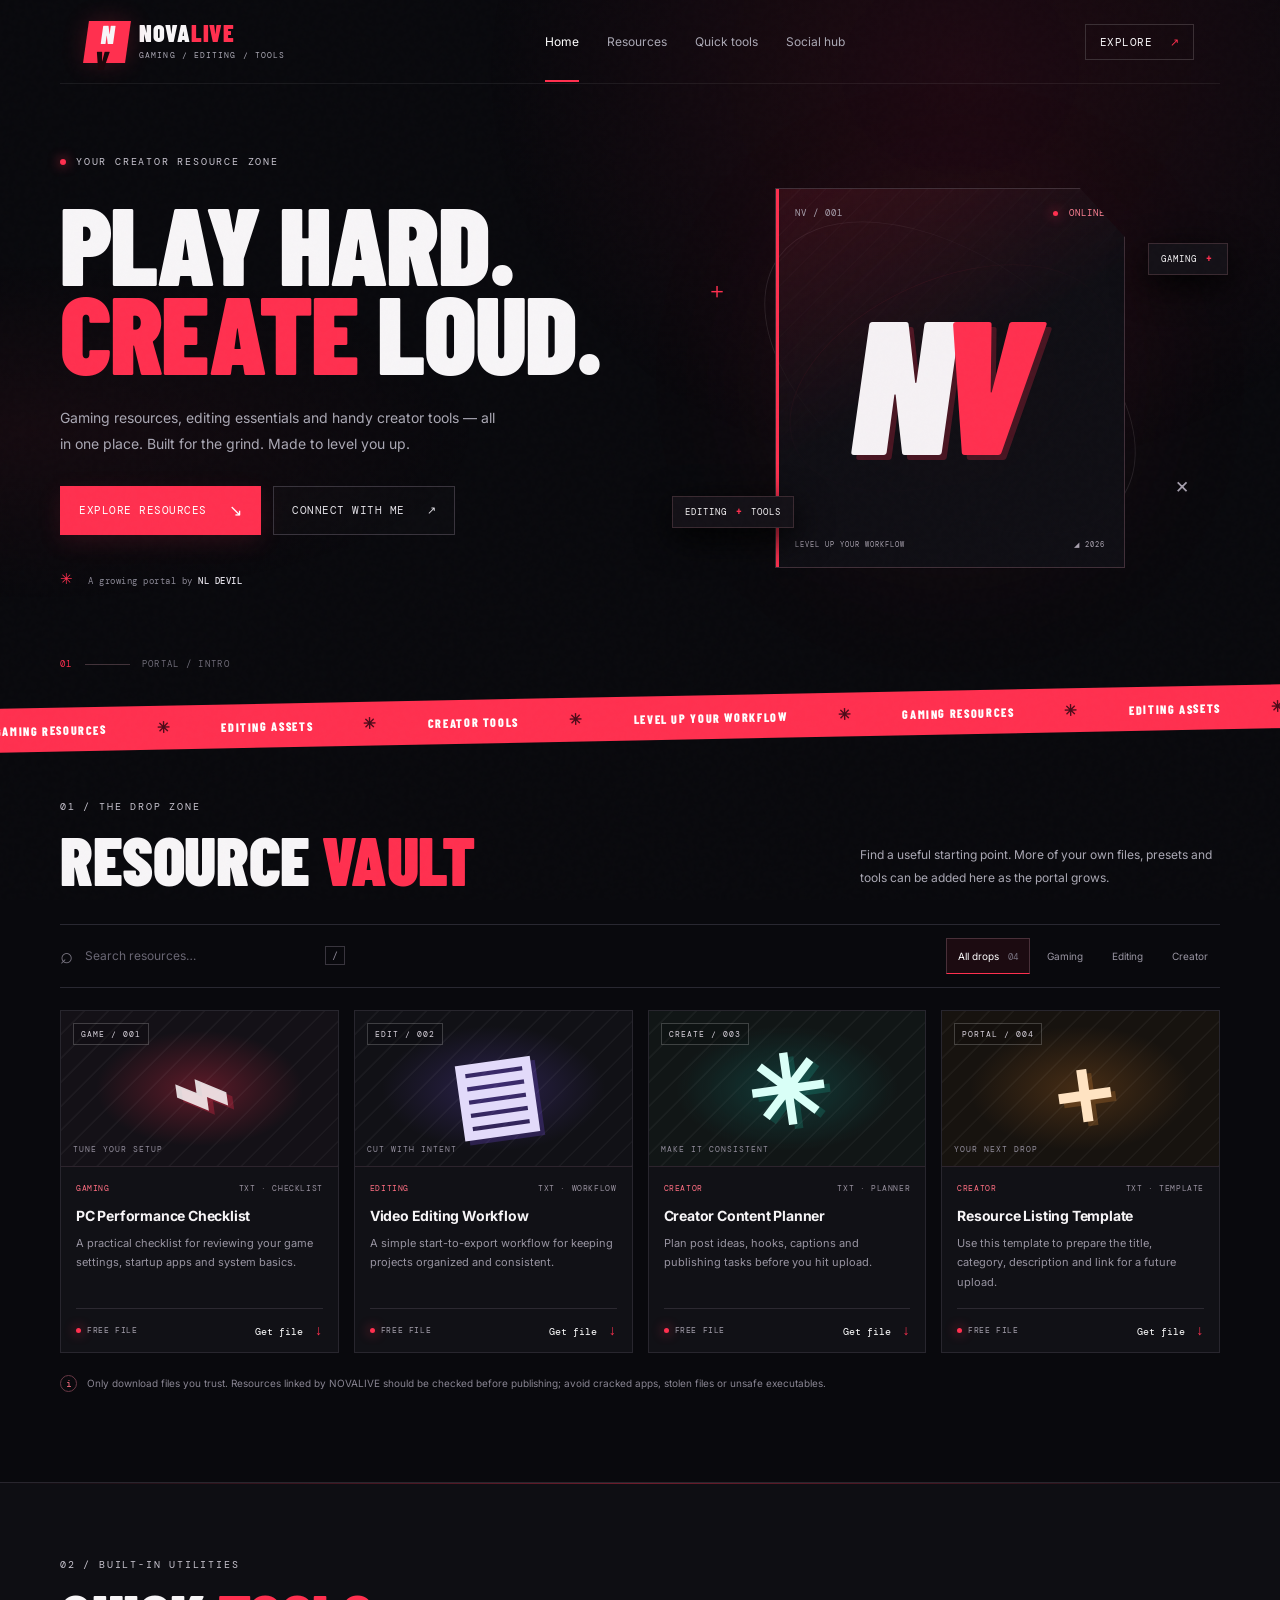
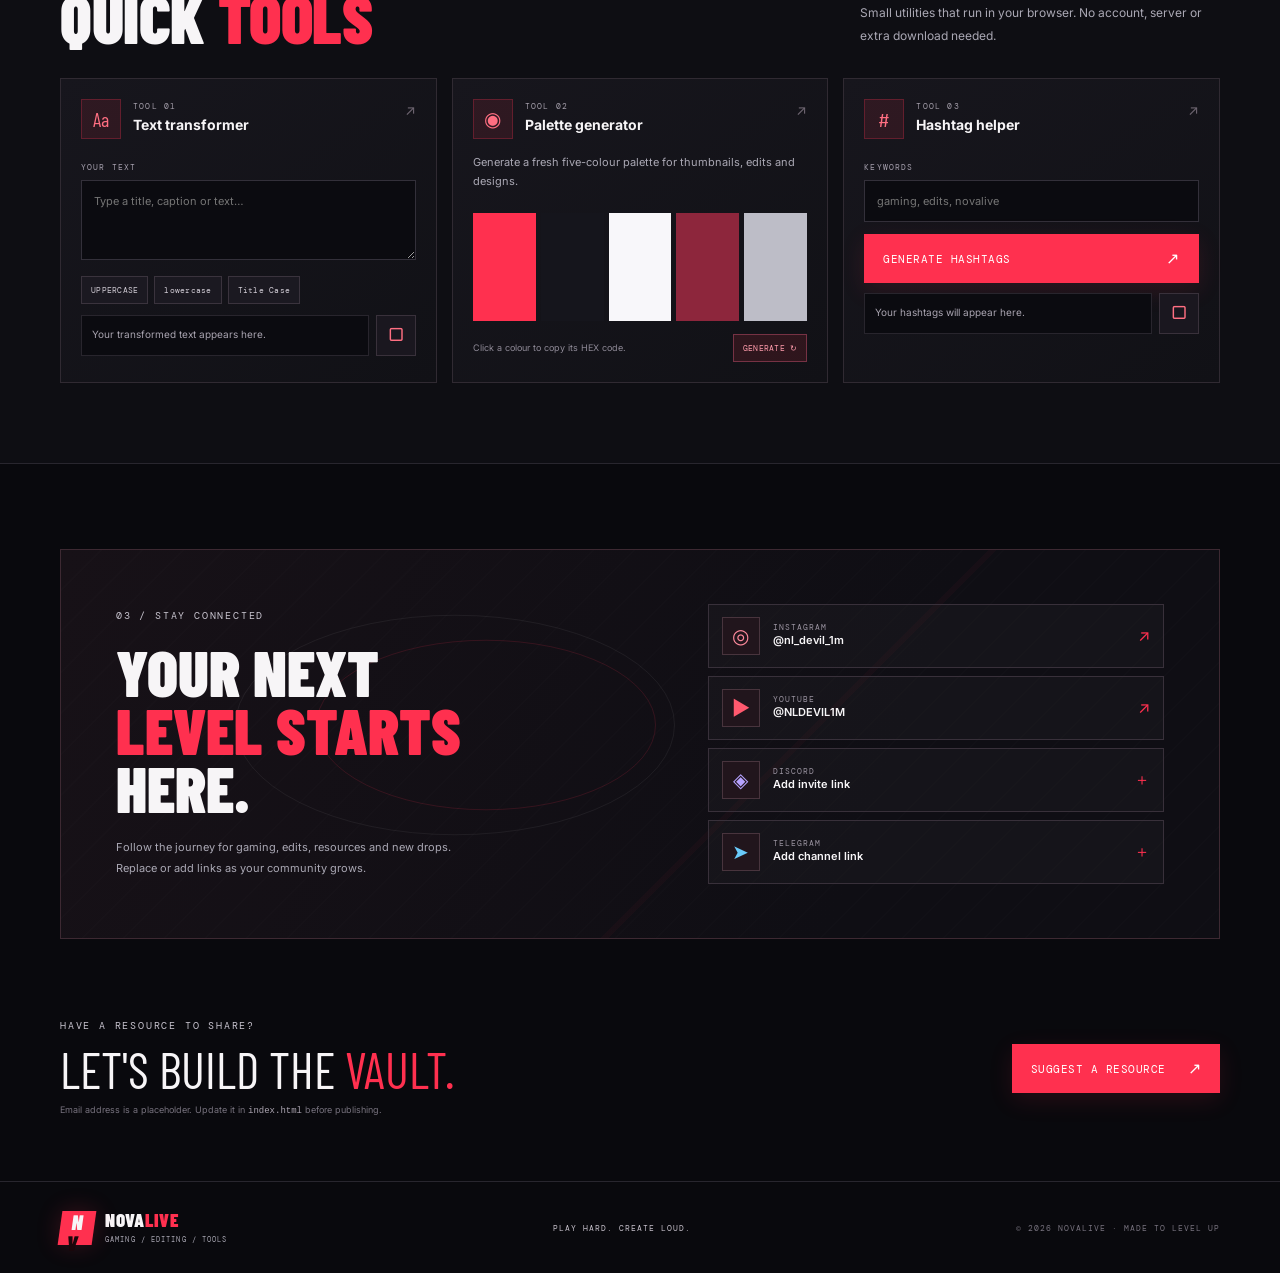
==== index.html @ 5cf22fa1 "Add files via upload" ====
<!doctype html>
<html lang="en">
<head>
  <meta charset="utf-8">
  <meta name="viewport" content="width=device-width, initial-scale=1">
  <meta name="theme-color" content="#09090d">
  <meta name="description" content="NOVALIVE — a gaming, editing and creator resource portal for tools, downloads and social links.">
  <title>NOVALIVE — Gaming × Editing × Tools</title>
  <link rel="icon" href="favicon.svg" type="image/svg+xml">
  <link rel="stylesheet" href="style.css">
  <script src="script.js" defer></script>
</head>
<body>
  <div class="noise" aria-hidden="true"></div>
  <header class="site-header">
    <a class="brand" href="#home" aria-label="NOVALIVE home">
      <span class="brand-mark">N<span>V</span></span>
      <span class="brand-word">NOVA<span>LIVE</span><small>GAMING / EDITING / TOOLS</small></span>
    </a>
    <button class="menu-toggle" id="menuToggle" aria-label="Open navigation" aria-expanded="false"><span></span><span></span><span></span></button>
    <nav class="main-nav" id="mainNav" aria-label="Main navigation">
      <a href="#home" class="nav-link active">Home</a>
      <a href="#resources" class="nav-link">Resources</a>
      <a href="#tools" class="nav-link">Quick tools</a>
      <a href="#socials" class="nav-link">Social hub</a>
    </nav>
    <a class="header-cta" href="#resources">Explore <span aria-hidden="true">↗</span></a>
  </header>

  <main>
    <section class="hero section-wrap" id="home">
      <div class="hero-copy">
        <div class="eyebrow"><span class="status-dot"></span> YOUR CREATOR RESOURCE ZONE</div>
        <h1>PLAY HARD.<br><span>CREATE</span> LOUD.</h1>
        <p class="hero-lede">Gaming resources, editing essentials and handy creator tools — all in one place. Built for the grind. Made to level you up.</p>
        <div class="hero-actions">
          <a class="button button-primary" href="#resources">Explore resources <span>↘</span></a>
          <a class="button button-ghost" href="#socials">Connect with me <span>↗</span></a>
        </div>
        <div class="hero-footnote"><span class="tiny-cross">✳</span> A growing portal by <strong>NL DEVIL</strong></div>
      </div>
      <div class="hero-art" aria-label="NOVALIVE graphic">
        <div class="art-ring ring-one"></div><div class="art-ring ring-two"></div>
        <div class="art-glow"></div>
        <div class="art-card">
          <div class="art-topline"><span>NV / 001</span><span class="live-tag"><i></i> ONLINE</span></div>
          <div class="giant-mark">N<span>V</span></div>
          <div class="art-bottomline"><span>LEVEL UP YOUR WORKFLOW</span><span>◢ 2026</span></div>
        </div>
        <div class="float-label float-label-top">GAMING <b>+</b></div>
        <div class="float-label float-label-bottom">EDITING <b>+</b> TOOLS</div>
        <div class="art-cross cross-a">＋</div><div class="art-cross cross-b">×</div>
      </div>
      <div class="hero-index"><span>01</span><span class="index-line"></span><span>PORTAL / INTRO</span></div>
    </section>

    <section class="ticker" aria-label="Portal categories">
      <div class="ticker-track"><span>GAMING RESOURCES</span><b>✳</b><span>EDITING ASSETS</span><b>✳</b><span>CREATOR TOOLS</span><b>✳</b><span>LEVEL UP YOUR WORKFLOW</span><b>✳</b><span>GAMING RESOURCES</span><b>✳</b><span>EDITING ASSETS</span><b>✳</b></div>
    </section>

    <section class="section-wrap resources-section" id="resources">
      <div class="section-heading">
        <div><div class="eyebrow">01 / THE DROP ZONE</div><h2>RESOURCE <span>VAULT</span></h2></div>
        <p>Find a useful starting point. More of your own files, presets and tools can be added here as the portal grows.</p>
      </div>
      <div class="resource-controls">
        <label class="search-box"><span aria-hidden="true">⌕</span><input id="resourceSearch" type="search" placeholder="Search resources…" autocomplete="off" aria-label="Search resources"><kbd>/</kbd></label>
        <div class="filter-row" role="group" aria-label="Filter resources">
          <button class="filter-btn selected" data-filter="all">All drops <span>04</span></button>
          <button class="filter-btn" data-filter="gaming">Gaming</button>
          <button class="filter-btn" data-filter="editing">Editing</button>
          <button class="filter-btn" data-filter="creator">Creator</button>
        </div>
      </div>
      <div class="resource-grid" id="resourceGrid">
        <article class="resource-card" data-category="gaming" data-search="pc gaming optimization fps checklist performance windows setup">
          <div class="card-visual visual-gaming"><span class="visual-chip">GAME / 001</span><div class="visual-icon">⌁</div><span class="visual-caption">TUNE YOUR SETUP</span></div>
          <div class="card-content"><div class="card-meta"><span>GAMING</span><span>TXT · CHECKLIST</span></div><h3>PC Performance Checklist</h3><p>A practical checklist for reviewing your game settings, startup apps and system basics.</p><div class="card-bottom"><span class="free-label"><i></i> FREE FILE</span><a class="text-link" href="FPS-Optimization-Checklist.txt" download>Get file <span>↓</span></a></div></div>
        </article>
        <article class="resource-card" data-category="editing" data-search="video editing workflow project checklist export audio footage timeline">
          <div class="card-visual visual-editing"><span class="visual-chip">EDIT / 002</span><div class="visual-icon">▤</div><span class="visual-caption">CUT WITH INTENT</span></div>
          <div class="card-content"><div class="card-meta"><span>EDITING</span><span>TXT · WORKFLOW</span></div><h3>Video Editing Workflow</h3><p>A simple start-to-export workflow for keeping projects organized and consistent.</p><div class="card-bottom"><span class="free-label"><i></i> FREE FILE</span><a class="text-link" href="Video-Editing-Workflow.txt" download>Get file <span>↓</span></a></div></div>
        </article>
        <article class="resource-card" data-category="creator" data-search="creator content planner social post ideas shorts reels youtube schedule planning">
          <div class="card-visual visual-creator"><span class="visual-chip">CREATE / 003</span><div class="visual-icon">✳</div><span class="visual-caption">MAKE IT CONSISTENT</span></div>
          <div class="card-content"><div class="card-meta"><span>CREATOR</span><span>TXT · PLANNER</span></div><h3>Creator Content Planner</h3><p>Plan post ideas, hooks, captions and publishing tasks before you hit upload.</p><div class="card-bottom"><span class="free-label"><i></i> FREE FILE</span><a class="text-link" href="Creator-Content-Planner.txt" download>Get file <span>↓</span></a></div></div>
        </article>
        <article class="resource-card" data-category="creator" data-search="resource submission template add own file tool resource title link description category">
          <div class="card-visual visual-template"><span class="visual-chip">PORTAL / 004</span><div class="visual-icon">＋</div><span class="visual-caption">YOUR NEXT DROP</span></div>
          <div class="card-content"><div class="card-meta"><span>CREATOR</span><span>TXT · TEMPLATE</span></div><h3>Resource Listing Template</h3><p>Use this template to prepare the title, category, description and link for a future upload.</p><div class="card-bottom"><span class="free-label"><i></i> FREE FILE</span><a class="text-link" href="Resource-Listing-Template.txt" download>Get file <span>↓</span></a></div></div>
        </article>
      </div>
      <div class="empty-state" id="emptyState" hidden>No resources match that search. Try another keyword or category.</div>
      <div class="resource-note"><span class="note-icon">i</span><span>Only download files you trust. Resources linked by NOVALIVE should be checked before publishing; avoid cracked apps, stolen files or unsafe executables.</span></div>
    </section>

    <section class="tools-section" id="tools">
      <div class="section-wrap">
        <div class="section-heading">
          <div><div class="eyebrow">02 / BUILT-IN UTILITIES</div><h2>QUICK <span>TOOLS</span></h2></div>
          <p>Small utilities that run in your browser. No account, server or extra download needed.</p>
        </div>
        <div class="tools-grid">
          <article class="tool-panel text-tool">
            <div class="tool-heading"><div class="tool-icon">Aa</div><div><span class="tool-number">TOOL 01</span><h3>Text transformer</h3></div><span class="tool-arrow">↗</span></div>
            <label for="textInput" class="field-label">YOUR TEXT</label>
            <textarea id="textInput" rows="3" placeholder="Type a title, caption or text…"></textarea>
            <div class="tool-actions"><button class="mini-btn" data-case="upper">UPPERCASE</button><button class="mini-btn" data-case="lower">lowercase</button><button class="mini-btn" data-case="title">Title Case</button></div>
            <div class="tool-result-row"><div class="tool-result" id="textResult" aria-live="polite">Your transformed text appears here.</div><button class="copy-btn" id="copyText" aria-label="Copy transformed text" title="Copy result">▢</button></div>
          </article>
          <article class="tool-panel palette-tool">
            <div class="tool-heading"><div class="tool-icon">◉</div><div><span class="tool-number">TOOL 02</span><h3>Palette generator</h3></div><span class="tool-arrow">↗</span></div>
            <p class="tool-description">Generate a fresh five-colour palette for thumbnails, edits and designs.</p>
            <div class="palette-swatches" id="paletteSwatches" aria-label="Generated colour palette">
              <button class="swatch" data-color="#FF304F" style="--swatch:#FF304F"><span>#FF304F</span></button><button class="swatch" data-color="#15151C" style="--swatch:#15151C"><span>#15151C</span></button><button class="swatch" data-color="#F8F7FA" style="--swatch:#F8F7FA"><span>#F8F7FA</span></button><button class="swatch" data-color="#8D263C" style="--swatch:#8D263C"><span>#8D263C</span></button><button class="swatch" data-color="#BDBDC7" style="--swatch:#BDBDC7"><span>#BDBDC7</span></button>
            </div>
            <div class="palette-footer"><span id="paletteHint">Click a colour to copy its HEX code.</span><button class="mini-btn mini-btn-hot" id="generatePalette">GENERATE ↻</button></div>
          </article>
          <article class="tool-panel hashtag-tool">
            <div class="tool-heading"><div class="tool-icon">#</div><div><span class="tool-number">TOOL 03</span><h3>Hashtag helper</h3></div><span class="tool-arrow">↗</span></div>
            <label for="keywordInput" class="field-label">KEYWORDS</label>
            <input id="keywordInput" type="text" placeholder="gaming, edits, novalive">
            <button class="button button-primary full-button" id="makeHashtags">Generate hashtags <span>↗</span></button>
            <div class="tool-result-row hashtag-output-row"><div class="tool-result" id="hashtagResult" aria-live="polite">Your hashtags will appear here.</div><button class="copy-btn" id="copyHashtags" aria-label="Copy hashtags" title="Copy hashtags">▢</button></div>
          </article>
        </div>
      </div>
    </section>

    <section class="social-section section-wrap" id="socials">
      <div class="social-panel">
        <div class="social-orbit orbit-one"></div><div class="social-orbit orbit-two"></div>
        <div class="social-copy"><div class="eyebrow">03 / STAY CONNECTED</div><h2>YOUR NEXT<br><span>LEVEL STARTS</span><br>HERE.</h2><p>Follow the journey for gaming, edits, resources and new drops. Replace or add links as your community grows.</p></div>
        <div class="social-links" id="socialLinks">
          <a class="social-link" href="https://www.instagram.com/nl_devil_1m/" target="_blank" rel="noopener noreferrer"><span class="social-symbol instagram-symbol">◎</span><span><small>INSTAGRAM</small><strong>@nl_devil_1m</strong></span><span class="social-external">↗</span></a>
          <a class="social-link" href="https://www.youtube.com/@NLDEVIL1M" target="_blank" rel="noopener noreferrer"><span class="social-symbol youtube-symbol">▶</span><span><small>YOUTUBE</small><strong>@NLDEVIL1M</strong></span><span class="social-external">↗</span></a>
          <button class="social-link social-placeholder" type="button" data-platform="Discord"><span class="social-symbol discord-symbol">◈</span><span><small>DISCORD</small><strong>Add invite link</strong></span><span class="social-external">＋</span></button>
          <button class="social-link social-placeholder" type="button" data-platform="Telegram"><span class="social-symbol telegram-symbol">➤</span><span><small>TELEGRAM</small><strong>Add channel link</strong></span><span class="social-external">＋</span></button>
        </div>
      </div>
    </section>

    <section class="join-strip section-wrap">
      <div><span class="eyebrow">HAVE A RESOURCE TO SHARE?</span><h2>LET'S BUILD THE <span>VAULT.</span></h2></div>
      <a class="button button-primary" href="mailto:novalive@example.com?subject=NOVALIVE%20Resource%20Submission">Suggest a resource <span>↗</span></a>
      <p class="join-note">Email address is a placeholder. Update it in <code>index.html</code> before publishing.</p>
    </section>
  </main>

  <footer class="site-footer">
    <a class="brand footer-brand" href="#home"><span class="brand-mark">N<span>V</span></span><span class="brand-word">NOVA<span>LIVE</span><small>GAMING / EDITING / TOOLS</small></span></a>
    <span class="footer-middle">PLAY HARD. CREATE LOUD.</span>
    <span class="footer-right">© <span id="year">2026</span> NOVALIVE · MADE TO LEVEL UP</span>
  </footer>
  <div class="toast" id="toast" role="status" aria-live="polite"></div>
</body>
</html>
---- style.css ----
@import url('https://fonts.googleapis.com/css2?family=Barlow+Condensed:wght@500;600;700;800;900&family=DM+Mono:wght@400;500&family=Inter:wght@400;500;600;700;800&display=swap');
:root{--bg:#09090d;--panel:#111116;--panel2:#17171e;--text:#f7f5f7;--muted:#aaa8b4;--line:#292831;--red:#ff304f;--red2:#c91536;--pink:#ff6f82;--mono:'DM Mono',monospace;--display:'Barlow Condensed',Impact,sans-serif;--body:'Inter',Arial,sans-serif;--max:1160px}
*{box-sizing:border-box}html{scroll-behavior:smooth;scroll-padding-top:90px}body{margin:0;background:var(--bg);color:var(--text);font-family:var(--body);font-size:14px;line-height:1.6;overflow-x:hidden}body:before{content:"";position:fixed;inset:0;pointer-events:none;z-index:-2;background:radial-gradient(ellipse at 75% 8%,rgba(159,16,49,.15),transparent 35%),radial-gradient(ellipse at 2% 48%,rgba(255,48,79,.05),transparent 26%)}a{color:inherit;text-decoration:none}button,input,textarea{font:inherit}button{color:inherit}.noise{position:fixed;inset:0;pointer-events:none;z-index:10;opacity:.025;background-image:url("data:image/svg+xml,%3Csvg viewBox='0 0 180 180' xmlns='http://www.w3.org/2000/svg'%3E%3Cfilter id='n'%3E%3CfeTurbulence type='fractalNoise' baseFrequency='.9' numOctaves='3' stitchTiles='stitch'/%3E%3C/filter%3E%3Crect width='100%25' height='100%25' filter='url(%23n)' opacity='.65'/%3E%3C/svg%3E")}.site-header{height:84px;max-width:var(--max);margin:auto;padding:0 26px;display:flex;align-items:center;gap:28px;border-bottom:1px solid rgba(255,255,255,.07);position:relative;z-index:20}.brand{display:flex;align-items:center;gap:11px;min-width:220px}.brand-mark{width:42px;height:42px;display:grid;place-items:center;position:relative;background:var(--red);font-family:var(--display);font-size:26px;font-weight:900;line-height:1;transform:skew(-8deg);box-shadow:0 0 24px rgba(255,48,79,.2)}.brand-mark span{color:#1a070b;margin-left:-4px}.brand-word{font-family:var(--display);font-size:24px;line-height:.85;letter-spacing:.7px;font-weight:900}.brand-word>span{color:var(--red)}.brand-word small{display:block;margin-top:7px;font:8px var(--mono);color:#aaa8b4;letter-spacing:1.1px}.main-nav{display:flex;align-items:center;justify-content:center;gap:28px;flex:1}.nav-link{font-size:12px;color:#aaa8b4;transition:color .2s;position:relative}.nav-link:hover,.nav-link.active{color:#fff}.nav-link.active:after{content:"";position:absolute;left:0;right:0;bottom:-31px;height:2px;background:var(--red)}.header-cta{font:11px var(--mono);text-transform:uppercase;letter-spacing:.5px;border:1px solid #3b3035;padding:10px 14px;transition:.2s}.header-cta span{color:var(--red);margin-left:10px}.header-cta:hover{border-color:var(--red);background:rgba(255,48,79,.08)}.menu-toggle{display:none;background:none;border:0}.section-wrap{width:min(100% - 52px,var(--max));margin-inline:auto}.hero{min-height:570px;display:grid;grid-template-columns:1fr .92fr;align-items:center;position:relative;padding-top:54px;padding-bottom:76px}.hero-copy{position:relative;z-index:2;padding-bottom:12px}.eyebrow{font:10px var(--mono);letter-spacing:1.8px;color:#c7c3ce;display:flex;align-items:center;gap:10px}.status-dot,.free-label i,.live-tag i{display:inline-block;width:6px;height:6px;background:var(--red);border-radius:50%;box-shadow:0 0 12px var(--red)}h1,h2,h3,p{margin-top:0}.hero h1{font:clamp(68px,8.5vw,118px)/.82 var(--display);letter-spacing:-1.8px;margin:30px 0 28px;font-weight:900}.hero h1 span,.section-heading h2 span,.social-copy h2 span,.join-strip h2 span{color:var(--red)}.hero-lede{max-width:440px;color:var(--muted);font-size:14px;line-height:1.9;margin-bottom:28px}.hero-actions{display:flex;gap:12px;flex-wrap:wrap}.button{display:inline-flex;align-items:center;justify-content:center;gap:22px;padding:13px 18px;text-transform:uppercase;font:11px var(--mono);letter-spacing:.5px;border:1px solid transparent;cursor:pointer;transition:transform .2s,background .2s,border-color .2s}.button:hover{transform:translateY(-2px)}.button-primary{background:var(--red);color:#fff;box-shadow:0 7px 25px rgba(255,48,79,.12)}.button-primary:hover{background:#ff4963}.button-primary span{font-size:16px}.button-ghost{border-color:#39343d;color:#e1dfe5;background:rgba(255,255,255,.015)}.button-ghost:hover{border-color:var(--red)}.hero-footnote{margin-top:34px;color:#8c8996;font:9px var(--mono);letter-spacing:.5px}.hero-footnote strong{color:#e4e1e9;font-weight:500}.tiny-cross{color:var(--red);font-size:15px;margin-right:9px}.hero-art{min-height:390px;position:relative;display:grid;place-items:center}.art-glow{position:absolute;width:270px;height:270px;background:var(--red);filter:blur(100px);opacity:.14;border-radius:50%}.art-ring{position:absolute;width:340px;height:340px;border:1px solid rgba(255,48,79,.23);border-radius:50%;transform:rotate(-24deg) scaleY(.58)}.ring-two{width:420px;height:420px;border-color:rgba(255,255,255,.1);transform:rotate(35deg) scaleY(.58)}.art-card{position:relative;width:min(350px,85%);aspect-ratio:.92;border:1px solid #413039;background:linear-gradient(150deg,rgba(255,48,79,.12),rgba(16,15,21,.97) 48%),repeating-linear-gradient(135deg,transparent 0 16px,rgba(255,255,255,.025) 17px 18px);clip-path:polygon(0 0,87% 0,100% 13%,100% 100%,0 100%);box-shadow:0 25px 80px #000;display:flex;flex-direction:column;justify-content:space-between;padding:18px 19px}.art-card:before{content:"";position:absolute;left:0;top:0;bottom:0;width:3px;background:var(--red)}.art-topline,.art-bottomline{display:flex;justify-content:space-between;gap:8px;font:9px var(--mono);color:#a9a2af;letter-spacing:1px}.live-tag{color:#ff8294}.live-tag i{width:5px;height:5px;margin-right:5px}.giant-mark{position:relative;text-align:center;font:clamp(120px,18vw,190px)/1 var(--display);font-weight:900;letter-spacing:-14px;color:#f5f1f4;text-shadow:5px 5px 0 rgba(255,48,79,.24);transform:skew(-8deg);margin-left:-15px}.giant-mark span{color:var(--red)}.art-bottomline{font-size:7px}.float-label{position:absolute;background:#141117;border:1px solid #3a2a31;padding:9px 12px;font:9px var(--mono);letter-spacing:1px;box-shadow:0 10px 35px #000}.float-label b{color:var(--red);margin:0 3px}.float-label-top{top:60px;right:0}.float-label-bottom{bottom:45px;left:0}.art-cross{position:absolute;color:var(--red);font-size:22px}.cross-a{top:23%;left:6%}.cross-b{bottom:18%;right:7%;color:#a7a0ae}.hero-index{position:absolute;left:0;right:0;bottom:24px;display:flex;align-items:center;gap:12px;color:#6e6b77;font:9px var(--mono);letter-spacing:1.3px}.hero-index>span:first-child{color:var(--red)}.index-line{width:45px;height:1px;background:#42333a}.ticker{overflow:hidden;background:var(--red);color:white;transform:rotate(-1.1deg) scale(1.02);margin:3px 0 60px;padding:12px 0}.ticker-track{display:flex;align-items:center;justify-content:space-around;gap:35px;width:max-content;min-width:100%;font:12px var(--display);font-weight:800;letter-spacing:1.5px;white-space:nowrap;animation:marquee 32s linear infinite}.ticker-track b{font-size:15px;color:#4e0b1a}@keyframes marquee{to{transform:translateX(-30%)}}.section-heading{display:flex;justify-content:space-between;align-items:end;gap:32px;margin-bottom:32px}.section-heading h2{font:clamp(42px,5.6vw,67px)/.95 var(--display);letter-spacing:-.4px;font-weight:900;margin:15px 0 0}.section-heading>p{max-width:360px;color:var(--muted);font-size:12px;line-height:1.9;margin-bottom:2px}.resource-controls{display:flex;align-items:center;justify-content:space-between;gap:18px;border-top:1px solid var(--line);border-bottom:1px solid var(--line);padding:13px 0;margin-bottom:22px}.search-box{display:flex;align-items:center;gap:10px;flex:0 1 285px;color:#77737f}.search-box>span{font-size:22px}.search-box input{border:0;outline:0;background:none;color:var(--text);min-width:0;width:100%;font-size:12px}.search-box input::placeholder{color:#696673}.search-box kbd{font:10px var(--mono);border:1px solid #39353e;padding:2px 6px;color:#8e8997}.filter-row{display:flex;gap:5px;flex-wrap:wrap}.filter-btn{background:transparent;border:1px solid transparent;padding:9px 11px;color:#9995a2;font-size:10px;cursor:pointer;transition:.2s}.filter-btn span{margin-left:6px;color:#77717e;font:9px var(--mono)}.filter-btn:hover,.filter-btn.selected{color:white;border-color:#493039;background:rgba(255,48,79,.08)}.filter-btn.selected{border-bottom-color:var(--red)}.resource-grid{display:grid;grid-template-columns:repeat(4,1fr);gap:15px}.resource-card{min-width:0;background:var(--panel);border:1px solid #28262e;transition:transform .22s,border-color .22s;overflow:hidden}.resource-card:hover{transform:translateY(-4px);border-color:#67404b}.card-visual{height:156px;position:relative;display:flex;align-items:center;justify-content:center;overflow:hidden;border-bottom:1px solid #2d242d}.card-visual:before,.card-visual:after{content:"";position:absolute;inset:0;pointer-events:none}.card-visual:before{background:repeating-linear-gradient(135deg,transparent 0 15px,rgba(255,255,255,.04) 16px 17px)}.visual-gaming{background:radial-gradient(ellipse at center,rgba(255,48,79,.3),transparent 53%),#141117}.visual-editing{background:radial-gradient(ellipse at center,rgba(91,65,176,.35),transparent 57%),#111116}.visual-creator{background:radial-gradient(ellipse at center,rgba(21,147,137,.28),transparent 57%),#111616}.visual-template{background:radial-gradient(ellipse at center,rgba(218,126,40,.24),transparent 57%),#17130f}.visual-icon{font:94px/.9 var(--display);font-weight:900;color:rgba(255,255,255,.83);text-shadow:5px 5px 0 rgba(255,48,79,.28);z-index:1;transform:rotate(-8deg)}.visual-editing .visual-icon{color:#e2dafa;text-shadow:5px 5px 0 rgba(130,85,255,.22)}.visual-creator .visual-icon{color:#d9fff7;text-shadow:5px 5px 0 rgba(32,222,193,.16)}.visual-template .visual-icon{color:#ffe3c2;text-shadow:5px 5px 0 rgba(255,158,66,.2)}.visual-chip,.visual-caption{position:absolute;z-index:2;left:12px;font:8px var(--mono);letter-spacing:1px;color:#d9d3dd}.visual-chip{top:12px;border:1px solid rgba(255,255,255,.2);padding:5px 7px;background:rgba(0,0,0,.15)}.visual-caption{bottom:12px;color:#928d9c}.card-content{padding:16px 15px 13px}.card-meta{display:flex;justify-content:space-between;gap:7px;font:8px var(--mono);letter-spacing:.6px;color:#9992a0}.card-meta span:first-child{color:var(--pink)}.card-content h3{font-size:14px;letter-spacing:-.2px;margin:12px 0 7px;font-weight:700}.card-content p{font-size:11px;line-height:1.75;color:#9894a1;min-height:58px;margin-bottom:16px}.card-bottom{display:flex;align-items:center;justify-content:space-between;border-top:1px solid #2c2931;padding-top:12px;gap:7px}.free-label{display:flex;align-items:center;gap:6px;font:8px var(--mono);letter-spacing:.6px;color:#a5a0ad;white-space:nowrap}.free-label i{width:5px;height:5px}.text-link{font:10px var(--mono);white-space:nowrap;color:white}.text-link span{color:var(--red);font-size:14px;margin-left:5px}.text-link:hover{color:var(--pink)}.empty-state{padding:35px;text-align:center;border:1px dashed #403039;color:var(--muted);font-size:12px}.resource-note{display:flex;gap:10px;align-items:flex-start;margin:22px 0 90px;color:#888491;font-size:10px;line-height:1.7}.note-icon{flex:0 0 17px;width:17px;height:17px;border:1px solid #6a3946;color:var(--pink);border-radius:50%;display:grid;place-items:center;font:10px var(--mono)}.tools-section{background:#0e0e13;border-top:1px solid #28262e;border-bottom:1px solid #28262e;padding:75px 0 80px;position:relative}.tools-section:before{content:"";position:absolute;top:0;left:0;right:0;height:1px;background:linear-gradient(90deg,transparent,var(--red),transparent);opacity:.4}.tools-section .section-heading{margin-bottom:28px}.tools-grid{display:grid;grid-template-columns:repeat(3,1fr);gap:15px}.tool-panel{background:linear-gradient(145deg,#17161d,#111116);border:1px solid #302a32;padding:20px;min-width:0}.tool-heading{display:flex;align-items:center;gap:12px;margin-bottom:23px}.tool-icon{width:40px;height:40px;display:grid;place-items:center;background:rgba(255,48,79,.1);border:1px solid rgba(255,48,79,.25);color:var(--pink);font:20px var(--display)}.tool-number{display:block;color:#a49eaa;font:8px var(--mono);letter-spacing:1.2px}.tool-heading h3{font-size:14px;margin:3px 0 0}.tool-arrow{margin-left:auto;align-self:flex-start;color:#6e6571}.field-label{display:block;font:8px var(--mono);letter-spacing:1.1px;color:#a6a0ae;margin-bottom:8px}.tool-panel textarea,.tool-panel input{width:100%;resize:vertical;background:#0b0b10;color:#f5f2f7;border:1px solid #33303a;padding:11px 12px;outline:0;font-size:11px;line-height:1.7;border-radius:0}.tool-panel textarea:focus,.tool-panel input:focus{border-color:#8e394c}.tool-actions{display:flex;gap:6px;flex-wrap:wrap;margin-top:10px}.mini-btn{background:#1b1921;border:1px solid #3a333d;color:#d0cbd4;padding:8px 9px;font:8px var(--mono);letter-spacing:.25px;cursor:pointer;transition:.2s}.mini-btn:hover{border-color:var(--red);color:#fff}.mini-btn-hot{background:rgba(255,48,79,.12);border-color:#763244;color:#ff9cac}.tool-result-row{display:flex;gap:7px;align-items:stretch;margin-top:11px}.tool-result{background:#0b0b10;border:1px solid #28252d;padding:10px;min-height:41px;flex:1;min-width:0;font-size:10px;line-height:1.7;color:#a9a4b0;overflow-wrap:anywhere}.copy-btn{width:40px;flex:0 0 40px;background:#1a171f;border:1px solid #39313b;color:var(--pink);cursor:pointer;font-size:18px}.copy-btn:hover{border-color:var(--red)}.tool-description{font-size:11px;line-height:1.8;color:var(--muted);margin:-9px 0 21px}.palette-swatches{height:108px;display:grid;grid-template-columns:repeat(5,1fr);gap:5px}.swatch{position:relative;border:0;padding:0;background:var(--swatch);cursor:pointer;min-width:0;overflow:hidden}.swatch span{position:absolute;bottom:0;left:0;right:0;text-align:center;background:rgba(0,0,0,.68);color:#fff;padding:5px 1px;font:7px var(--mono);opacity:0;transition:opacity .15s}.swatch:hover span,.swatch:focus-visible span{opacity:1}.palette-footer{display:flex;justify-content:space-between;align-items:center;gap:8px;margin-top:13px}.palette-footer>span{font-size:9px;color:#8f8a97}.full-button{width:100%;margin-top:12px;justify-content:space-between}.hashtag-output-row{margin-top:10px}.social-section{padding-top:85px;padding-bottom:80px}.social-panel{position:relative;display:grid;grid-template-columns:1fr .85fr;gap:55px;align-items:center;overflow:hidden;border:1px solid #3d2932;background:linear-gradient(110deg,#171117,#0f0e14 70%);padding:54px 55px}.social-panel:before{content:"";position:absolute;inset:0;opacity:.45;background:linear-gradient(135deg,transparent 0 60%,rgba(255,48,79,.08) 60% 60.5%,transparent 60.5%),repeating-linear-gradient(135deg,transparent 0 27px,rgba(255,255,255,.018) 28px 29px)}.social-orbit{position:absolute;border:1px solid rgba(255,48,79,.2);border-radius:50%;width:340px;height:340px;left:22%;top:45%;transform:translateY(-50%) scaleY(.5);pointer-events:none}.orbit-two{width:440px;height:440px;left:15%;border-color:rgba(255,255,255,.08)}.social-copy,.social-links{z-index:1;position:relative}.social-copy h2{font:clamp(43px,5vw,66px)/.9 var(--display);font-weight:900;margin:21px 0}.social-copy p{max-width:340px;font-size:11px;color:var(--muted);line-height:1.9;margin:0}.social-links{display:grid;gap:8px}.social-link{display:flex;align-items:center;text-align:left;gap:13px;width:100%;padding:12px 13px;background:rgba(255,255,255,.025);border:1px solid #38303a;transition:.2s;min-width:0}.social-link:hover{background:rgba(255,48,79,.07);border-color:#75404c}.social-symbol{width:38px;height:38px;display:grid;place-items:center;border:1px solid #48343d;background:#21151c;font-size:20px;color:#ff8b9d;flex:0 0 38px}.youtube-symbol{color:#ff596e}.discord-symbol{color:#b6a3ff}.telegram-symbol{color:#69cafa}.social-link>span:nth-child(2){display:flex;flex-direction:column;min-width:0}.social-link small{font:8px var(--mono);letter-spacing:1px;color:#9b94a1}.social-link strong{font-size:11px;white-space:nowrap;overflow:hidden;text-overflow:ellipsis;font-weight:600}.social-external{margin-left:auto;color:var(--red);font-size:16px}.social-placeholder{cursor:pointer;color:inherit;font-family:inherit}.join-strip{padding:0 0 62px;display:grid;grid-template-columns:1fr auto;align-items:center;column-gap:25px}.join-strip h2{font:clamp(35px,4vw,50px)/1 var(--display);margin:12px 0 0}.join-strip .button{grid-column:2;grid-row:1 / span 2}.join-note{grid-column:1;color:#77727e;font-size:9px;margin:9px 0 0}.join-note code{color:#aca5b1}.site-footer{min-height:93px;border-top:1px solid #28262e;padding:20px max(26px,calc((100% - var(--max))/2));display:flex;align-items:center;justify-content:space-between;gap:25px}.footer-brand{min-width:0}.footer-brand .brand-mark{width:34px;height:34px;font-size:21px}.footer-brand .brand-word{font-size:19px}.footer-brand .brand-word small{font-size:7px}.footer-middle,.footer-right{font:8px var(--mono);letter-spacing:1px;color:#77727e}.footer-middle{color:#c6c0ca}.toast{position:fixed;bottom:22px;left:50%;transform:translate(-50%,20px);z-index:50;background:#f7f3f6;color:#111116;padding:11px 16px;font-size:11px;box-shadow:0 8px 30px #0007;opacity:0;pointer-events:none;transition:.25s;max-width:calc(100% - 32px);text-align:center}.toast.show{opacity:1;transform:translate(-50%,0)}.full-button:focus-visible,.button:focus-visible,button:focus-visible,a:focus-visible,input:focus-visible,textarea:focus-visible{outline:2px solid #ff8a9c;outline-offset:3px}
@media(min-width:1250px){.hero{min-height:610px}.hero-art{transform:translateX(8px)}}
@media(max-width:1000px){.site-header{gap:16px}.brand{min-width:190px}.main-nav{gap:15px}.resource-grid{grid-template-columns:repeat(2,1fr)}.card-visual{height:190px}.tools-grid{grid-template-columns:1fr 1fr}.hashtag-tool{grid-column:1/-1}.social-panel{gap:30px;padding:42px 32px}.hero h1{font-size:clamp(68px,9vw,100px)}}
@media(max-width:700px){.site-header{height:72px;padding:0 18px}.brand{min-width:0;margin-right:auto}.brand-mark{width:37px;height:37px;font-size:23px}.brand-word{font-size:22px}.header-cta{display:none}.menu-toggle{display:flex;width:38px;height:38px;flex-direction:column;gap:5px;align-items:center;justify-content:center;border:1px solid #39303a;cursor:pointer}.menu-toggle span{width:16px;height:2px;background:#f6f2f5}.main-nav{display:none;position:absolute;top:71px;left:0;right:0;flex-direction:column;align-items:stretch;gap:0;background:#111016;border-bottom:1px solid #38303a;padding:8px 18px 15px}.main-nav.open{display:flex}.nav-link{padding:12px 4px;border-bottom:1px solid #24222a}.nav-link.active:after{display:none}.section-wrap{width:calc(100% - 36px)}.hero{display:flex;flex-direction:column;align-items:stretch;min-height:0;padding-top:63px;padding-bottom:75px}.hero h1{font-size:clamp(67px,17vw,100px);margin-top:25px}.hero-lede{font-size:13px}.hero-art{min-height:330px;margin-top:20px}.art-card{width:min(310px,76%)}.giant-mark{font-size:clamp(130px,30vw,170px)}.art-ring{width:285px;height:285px}.ring-two{width:360px;height:360px}.float-label-top{top:25px;right:3px}.float-label-bottom{bottom:23px;left:2px}.hero-index{bottom:20px}.ticker{margin-bottom:48px}.section-heading{display:block;margin-bottom:24px}.section-heading>p{margin-top:17px}.section-heading h2{font-size:54px}.resource-controls{align-items:stretch;flex-direction:column}.search-box{flex-basis:auto;min-height:38px;border-bottom:1px solid #27242d;padding-bottom:10px}.filter-row{justify-content:flex-start}.filter-btn{padding:8px 9px}.resource-grid{grid-template-columns:1fr}.card-visual{height:200px}.card-content p{min-height:0}.resource-note{margin-bottom:60px}.tools-section{padding:58px 0}.tools-grid{grid-template-columns:1fr}.hashtag-tool{grid-column:auto}.social-section{padding-top:58px;padding-bottom:55px}.social-panel{grid-template-columns:1fr;gap:28px;padding:32px 22px}.social-copy h2{font-size:59px}.social-orbit{left:45%;top:17%}.orbit-two{left:35%}.join-strip{grid-template-columns:1fr;padding-bottom:45px}.join-strip .button{grid-column:1;grid-row:auto;justify-self:start;margin-top:22px}.join-note{grid-column:1}.site-footer{padding:22px 18px;flex-wrap:wrap;gap:15px}.footer-middle{display:none}.footer-right{font-size:7px}}
@media(prefers-reduced-motion:reduce){*,*:before,*:after{scroll-behavior:auto!important;animation-duration:.01ms!important;animation-iteration-count:1!important;transition-duration:.01ms!important}}
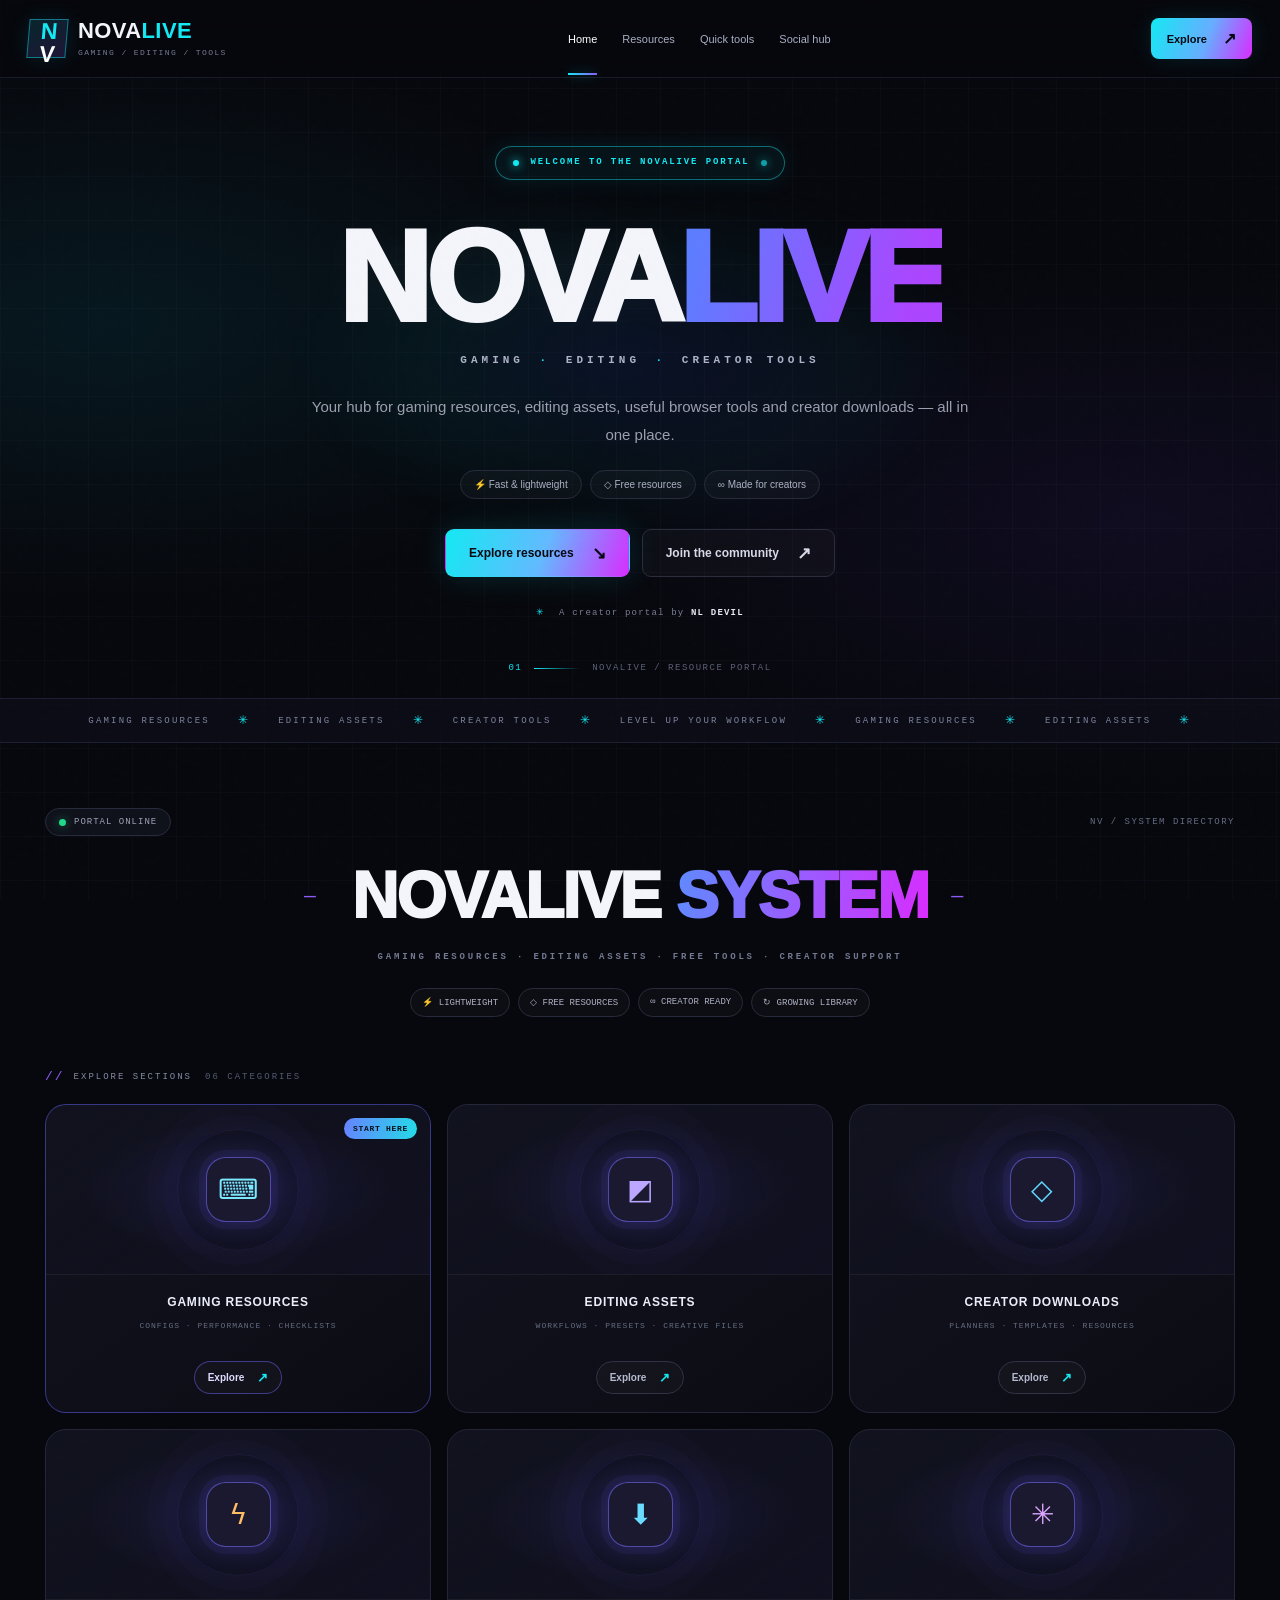
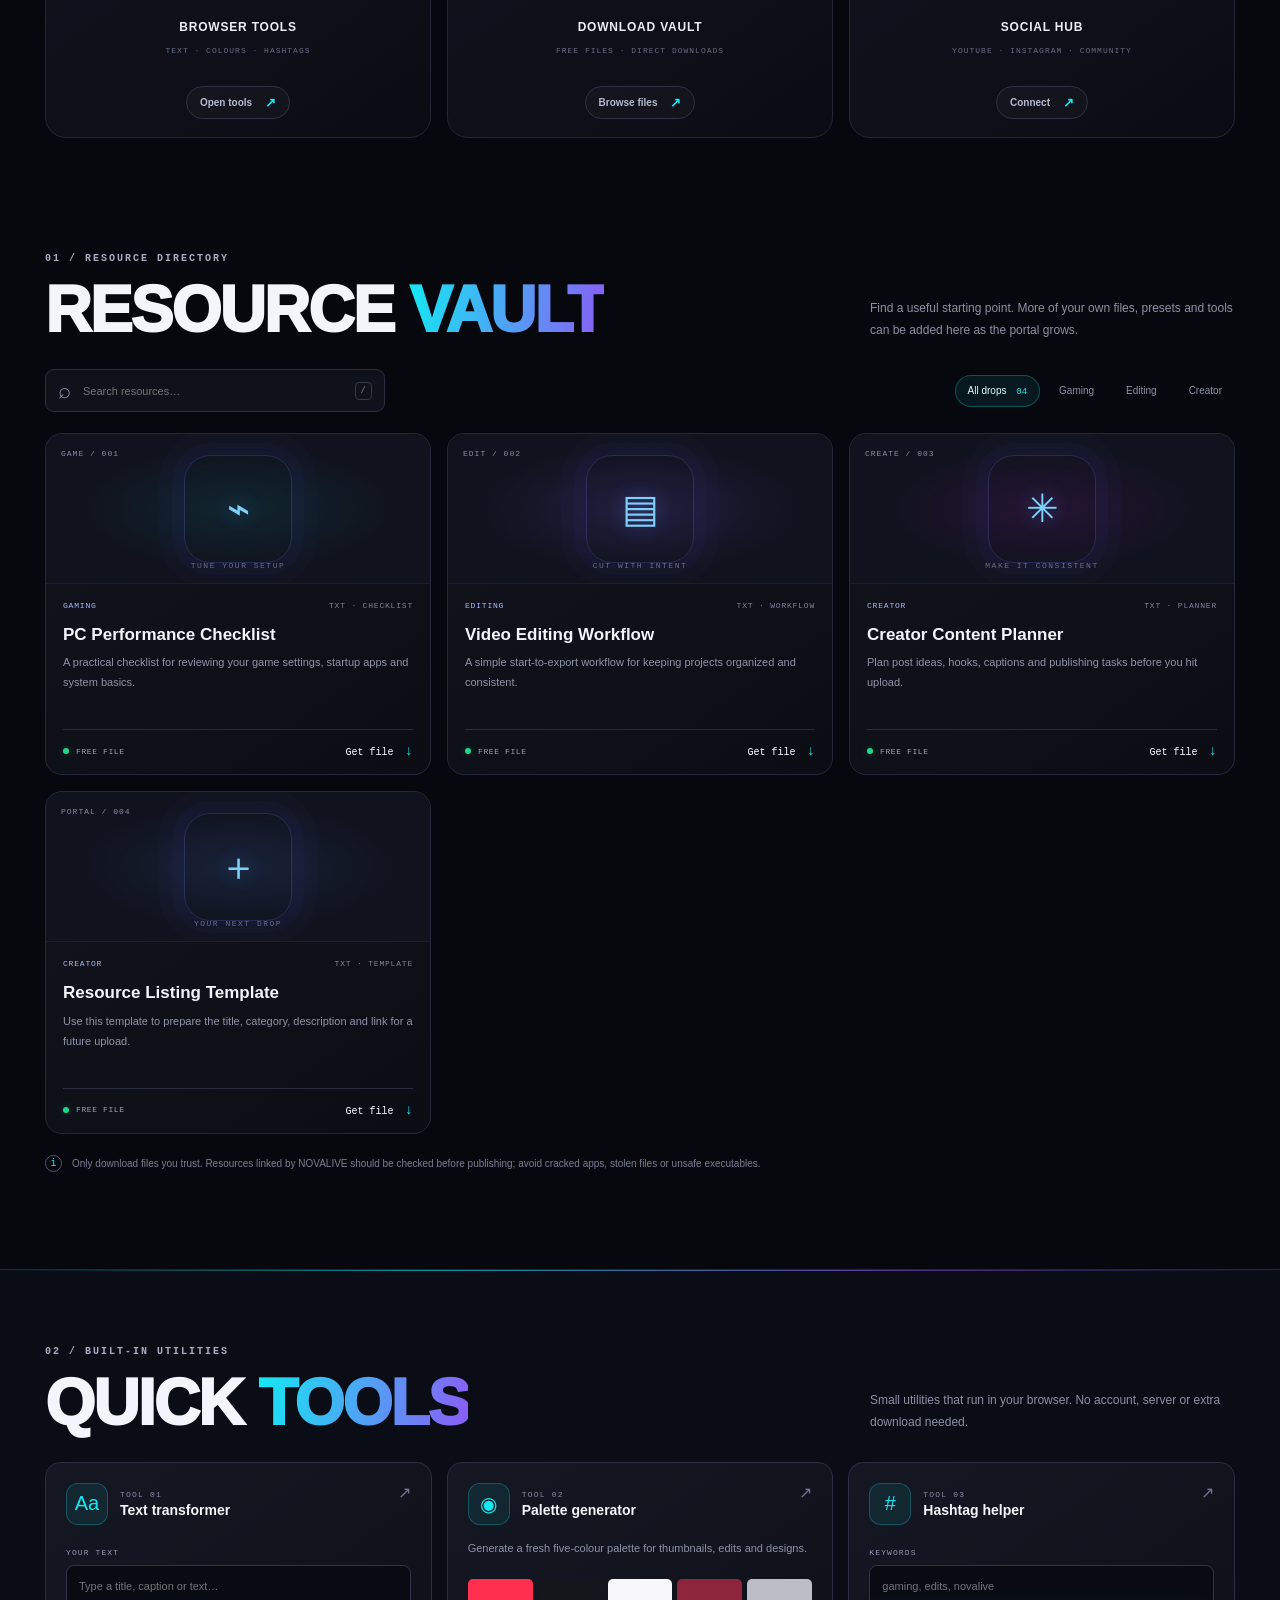
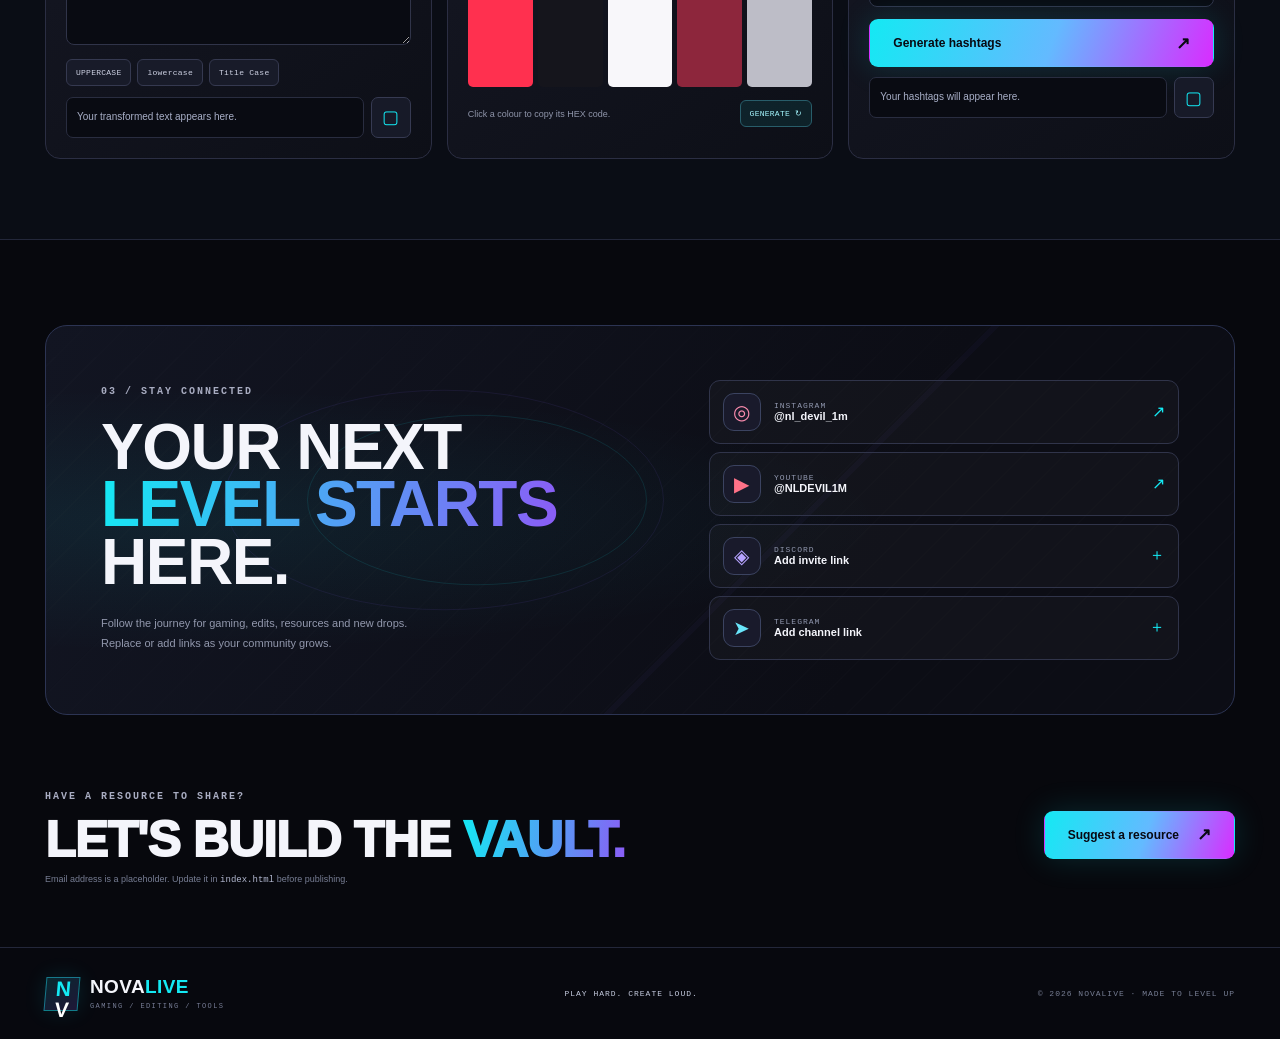
==== commit 0de67064: "Add files via upload" ====
--- a/index.html
+++ b/index.html
@@ -3,7 +3,7 @@
 <head>
   <meta charset="utf-8">
   <meta name="viewport" content="width=device-width, initial-scale=1">
-  <meta name="theme-color" content="#09090d">
+  <meta name="theme-color" content="#07080d">
   <meta name="description" content="NOVALIVE — a gaming, editing and creator resource portal for tools, downloads and social links.">
   <title>NOVALIVE — Gaming × Editing × Tools</title>
   <link rel="icon" href="favicon.svg" type="image/svg+xml">
@@ -30,37 +30,67 @@
   <main>
     <section class="hero section-wrap" id="home">
       <div class="hero-copy">
-        <div class="eyebrow"><span class="status-dot"></span> YOUR CREATOR RESOURCE ZONE</div>
-        <h1>PLAY HARD.<br><span>CREATE</span> LOUD.</h1>
-        <p class="hero-lede">Gaming resources, editing essentials and handy creator tools — all in one place. Built for the grind. Made to level you up.</p>
+        <div class="eyebrow hero-eyebrow"><span class="status-dot"></span> WELCOME TO THE NOVALIVE PORTAL <span class="status-dot status-dot-end"></span></div>
+        <h1>NOVA<span>LIVE</span></h1>
+        <div class="hero-subtitle">GAMING <b>·</b> EDITING <b>·</b> CREATOR TOOLS</div>
+        <p class="hero-lede">Your hub for gaming resources, editing assets, useful browser tools and creator downloads — all in one place.</p>
+        <div class="hero-badges" aria-label="Portal features">
+          <span>⚡ Fast & lightweight</span><span>◇ Free resources</span><span>∞ Made for creators</span>
+        </div>
         <div class="hero-actions">
           <a class="button button-primary" href="#resources">Explore resources <span>↘</span></a>
-          <a class="button button-ghost" href="#socials">Connect with me <span>↗</span></a>
+          <a class="button button-ghost" href="#socials">Join the community <span>↗</span></a>
         </div>
-        <div class="hero-footnote"><span class="tiny-cross">✳</span> A growing portal by <strong>NL DEVIL</strong></div>
+        <div class="hero-footnote"><span class="tiny-cross">✳</span> A creator portal by <strong>NL DEVIL</strong></div>
       </div>
-      <div class="hero-art" aria-label="NOVALIVE graphic">
-        <div class="art-ring ring-one"></div><div class="art-ring ring-two"></div>
-        <div class="art-glow"></div>
-        <div class="art-card">
-          <div class="art-topline"><span>NV / 001</span><span class="live-tag"><i></i> ONLINE</span></div>
-          <div class="giant-mark">N<span>V</span></div>
-          <div class="art-bottomline"><span>LEVEL UP YOUR WORKFLOW</span><span>◢ 2026</span></div>
-        </div>
-        <div class="float-label float-label-top">GAMING <b>+</b></div>
-        <div class="float-label float-label-bottom">EDITING <b>+</b> TOOLS</div>
-        <div class="art-cross cross-a">＋</div><div class="art-cross cross-b">×</div>
-      </div>
-      <div class="hero-index"><span>01</span><span class="index-line"></span><span>PORTAL / INTRO</span></div>
+      <div class="hero-index"><span>01</span><span class="index-line"></span><span>NOVALIVE / RESOURCE PORTAL</span></div>
     </section>
 
     <section class="ticker" aria-label="Portal categories">
       <div class="ticker-track"><span>GAMING RESOURCES</span><b>✳</b><span>EDITING ASSETS</span><b>✳</b><span>CREATOR TOOLS</span><b>✳</b><span>LEVEL UP YOUR WORKFLOW</span><b>✳</b><span>GAMING RESOURCES</span><b>✳</b><span>EDITING ASSETS</span><b>✳</b></div>
     </section>
 
+    <section class="systems-section section-wrap" id="systems">
+      <div class="systems-topline"><span class="systems-status"><i></i> PORTAL ONLINE</span><span class="systems-code">NV / SYSTEM DIRECTORY</span></div>
+      <div class="systems-title-wrap">
+        <div class="systems-flourish" aria-hidden="true">—</div>
+        <h2>NOVALIVE <span>SYSTEM</span></h2>
+        <div class="systems-flourish" aria-hidden="true">—</div>
+      </div>
+      <p class="systems-subtitle">GAMING RESOURCES · EDITING ASSETS · FREE TOOLS · CREATOR SUPPORT</p>
+      <div class="system-badges"><span>⚡ LIGHTWEIGHT</span><span>◇ FREE RESOURCES</span><span>∞ CREATOR READY</span><span>↻ GROWING LIBRARY</span></div>
+      <div class="system-label"><span>//</span> EXPLORE SECTIONS <small>06 CATEGORIES</small></div>
+      <div class="systems-grid">
+        <a class="system-card system-card-featured" href="#resources" data-filter-link="gaming">
+          <span class="system-featured-tag">START HERE</span><div class="system-card-art"><span class="system-icon">⌨</span></div>
+          <div class="system-card-info"><h3>GAMING RESOURCES</h3><p>CONFIGS · PERFORMANCE · CHECKLISTS</p><span class="system-explore">Explore <b>↗</b></span></div>
+        </a>
+        <a class="system-card" href="#resources" data-filter-link="editing">
+          <div class="system-card-art"><span class="system-icon">◩</span></div>
+          <div class="system-card-info"><h3>EDITING ASSETS</h3><p>WORKFLOWS · PRESETS · CREATIVE FILES</p><span class="system-explore">Explore <b>↗</b></span></div>
+        </a>
+        <a class="system-card" href="#resources" data-filter-link="creator">
+          <div class="system-card-art"><span class="system-icon">◇</span></div>
+          <div class="system-card-info"><h3>CREATOR DOWNLOADS</h3><p>PLANNERS · TEMPLATES · RESOURCES</p><span class="system-explore">Explore <b>↗</b></span></div>
+        </a>
+        <a class="system-card" href="#tools">
+          <div class="system-card-art"><span class="system-icon">ϟ</span></div>
+          <div class="system-card-info"><h3>BROWSER TOOLS</h3><p>TEXT · COLOURS · HASHTAGS</p><span class="system-explore">Open tools <b>↗</b></span></div>
+        </a>
+        <a class="system-card" href="#resources">
+          <div class="system-card-art"><span class="system-icon">⬇</span></div>
+          <div class="system-card-info"><h3>DOWNLOAD VAULT</h3><p>FREE FILES · DIRECT DOWNLOADS</p><span class="system-explore">Browse files <b>↗</b></span></div>
+        </a>
+        <a class="system-card" href="#socials">
+          <div class="system-card-art"><span class="system-icon">✳</span></div>
+          <div class="system-card-info"><h3>SOCIAL HUB</h3><p>YOUTUBE · INSTAGRAM · COMMUNITY</p><span class="system-explore">Connect <b>↗</b></span></div>
+        </a>
+      </div>
+    </section>
+
     <section class="section-wrap resources-section" id="resources">
       <div class="section-heading">
-        <div><div class="eyebrow">01 / THE DROP ZONE</div><h2>RESOURCE <span>VAULT</span></h2></div>
+        <div><div class="eyebrow">01 / RESOURCE DIRECTORY</div><h2>RESOURCE <span>VAULT</span></h2></div>
         <p>Find a useful starting point. More of your own files, presets and tools can be added here as the portal grows.</p>
       </div>
       <div class="resource-controls">
@@ -140,7 +170,7 @@
       </div>
     </section>
 
-    <section class="join-strip section-wrap">
+    <section class="join-strip section-wrap" id="submit">
       <div><span class="eyebrow">HAVE A RESOURCE TO SHARE?</span><h2>LET'S BUILD THE <span>VAULT.</span></h2></div>
       <a class="button button-primary" href="mailto:novalive@example.com?subject=NOVALIVE%20Resource%20Submission">Suggest a resource <span>↗</span></a>
       <p class="join-note">Email address is a placeholder. Update it in <code>index.html</code> before publishing.</p>
--- a/style.css
+++ b/style.css
@@ -1,7 +1,22 @@
-@import url('https://fonts.googleapis.com/css2?family=Barlow+Condensed:wght@500;600;700;800;900&family=DM+Mono:wght@400;500&family=Inter:wght@400;500;600;700;800&display=swap');
-:root{--bg:#09090d;--panel:#111116;--panel2:#17171e;--text:#f7f5f7;--muted:#aaa8b4;--line:#292831;--red:#ff304f;--red2:#c91536;--pink:#ff6f82;--mono:'DM Mono',monospace;--display:'Barlow Condensed',Impact,sans-serif;--body:'Inter',Arial,sans-serif;--max:1160px}
-*{box-sizing:border-box}html{scroll-behavior:smooth;scroll-padding-top:90px}body{margin:0;background:var(--bg);color:var(--text);font-family:var(--body);font-size:14px;line-height:1.6;overflow-x:hidden}body:before{content:"";position:fixed;inset:0;pointer-events:none;z-index:-2;background:radial-gradient(ellipse at 75% 8%,rgba(159,16,49,.15),transparent 35%),radial-gradient(ellipse at 2% 48%,rgba(255,48,79,.05),transparent 26%)}a{color:inherit;text-decoration:none}button,input,textarea{font:inherit}button{color:inherit}.noise{position:fixed;inset:0;pointer-events:none;z-index:10;opacity:.025;background-image:url("data:image/svg+xml,%3Csvg viewBox='0 0 180 180' xmlns='http://www.w3.org/2000/svg'%3E%3Cfilter id='n'%3E%3CfeTurbulence type='fractalNoise' baseFrequency='.9' numOctaves='3' stitchTiles='stitch'/%3E%3C/filter%3E%3Crect width='100%25' height='100%25' filter='url(%23n)' opacity='.65'/%3E%3C/svg%3E")}.site-header{height:84px;max-width:var(--max);margin:auto;padding:0 26px;display:flex;align-items:center;gap:28px;border-bottom:1px solid rgba(255,255,255,.07);position:relative;z-index:20}.brand{display:flex;align-items:center;gap:11px;min-width:220px}.brand-mark{width:42px;height:42px;display:grid;place-items:center;position:relative;background:var(--red);font-family:var(--display);font-size:26px;font-weight:900;line-height:1;transform:skew(-8deg);box-shadow:0 0 24px rgba(255,48,79,.2)}.brand-mark span{color:#1a070b;margin-left:-4px}.brand-word{font-family:var(--display);font-size:24px;line-height:.85;letter-spacing:.7px;font-weight:900}.brand-word>span{color:var(--red)}.brand-word small{display:block;margin-top:7px;font:8px var(--mono);color:#aaa8b4;letter-spacing:1.1px}.main-nav{display:flex;align-items:center;justify-content:center;gap:28px;flex:1}.nav-link{font-size:12px;color:#aaa8b4;transition:color .2s;position:relative}.nav-link:hover,.nav-link.active{color:#fff}.nav-link.active:after{content:"";position:absolute;left:0;right:0;bottom:-31px;height:2px;background:var(--red)}.header-cta{font:11px var(--mono);text-transform:uppercase;letter-spacing:.5px;border:1px solid #3b3035;padding:10px 14px;transition:.2s}.header-cta span{color:var(--red);margin-left:10px}.header-cta:hover{border-color:var(--red);background:rgba(255,48,79,.08)}.menu-toggle{display:none;background:none;border:0}.section-wrap{width:min(100% - 52px,var(--max));margin-inline:auto}.hero{min-height:570px;display:grid;grid-template-columns:1fr .92fr;align-items:center;position:relative;padding-top:54px;padding-bottom:76px}.hero-copy{position:relative;z-index:2;padding-bottom:12px}.eyebrow{font:10px var(--mono);letter-spacing:1.8px;color:#c7c3ce;display:flex;align-items:center;gap:10px}.status-dot,.free-label i,.live-tag i{display:inline-block;width:6px;height:6px;background:var(--red);border-radius:50%;box-shadow:0 0 12px var(--red)}h1,h2,h3,p{margin-top:0}.hero h1{font:clamp(68px,8.5vw,118px)/.82 var(--display);letter-spacing:-1.8px;margin:30px 0 28px;font-weight:900}.hero h1 span,.section-heading h2 span,.social-copy h2 span,.join-strip h2 span{color:var(--red)}.hero-lede{max-width:440px;color:var(--muted);font-size:14px;line-height:1.9;margin-bottom:28px}.hero-actions{display:flex;gap:12px;flex-wrap:wrap}.button{display:inline-flex;align-items:center;justify-content:center;gap:22px;padding:13px 18px;text-transform:uppercase;font:11px var(--mono);letter-spacing:.5px;border:1px solid transparent;cursor:pointer;transition:transform .2s,background .2s,border-color .2s}.button:hover{transform:translateY(-2px)}.button-primary{background:var(--red);color:#fff;box-shadow:0 7px 25px rgba(255,48,79,.12)}.button-primary:hover{background:#ff4963}.button-primary span{font-size:16px}.button-ghost{border-color:#39343d;color:#e1dfe5;background:rgba(255,255,255,.015)}.button-ghost:hover{border-color:var(--red)}.hero-footnote{margin-top:34px;color:#8c8996;font:9px var(--mono);letter-spacing:.5px}.hero-footnote strong{color:#e4e1e9;font-weight:500}.tiny-cross{color:var(--red);font-size:15px;margin-right:9px}.hero-art{min-height:390px;position:relative;display:grid;place-items:center}.art-glow{position:absolute;width:270px;height:270px;background:var(--red);filter:blur(100px);opacity:.14;border-radius:50%}.art-ring{position:absolute;width:340px;height:340px;border:1px solid rgba(255,48,79,.23);border-radius:50%;transform:rotate(-24deg) scaleY(.58)}.ring-two{width:420px;height:420px;border-color:rgba(255,255,255,.1);transform:rotate(35deg) scaleY(.58)}.art-card{position:relative;width:min(350px,85%);aspect-ratio:.92;border:1px solid #413039;background:linear-gradient(150deg,rgba(255,48,79,.12),rgba(16,15,21,.97) 48%),repeating-linear-gradient(135deg,transparent 0 16px,rgba(255,255,255,.025) 17px 18px);clip-path:polygon(0 0,87% 0,100% 13%,100% 100%,0 100%);box-shadow:0 25px 80px #000;display:flex;flex-direction:column;justify-content:space-between;padding:18px 19px}.art-card:before{content:"";position:absolute;left:0;top:0;bottom:0;width:3px;background:var(--red)}.art-topline,.art-bottomline{display:flex;justify-content:space-between;gap:8px;font:9px var(--mono);color:#a9a2af;letter-spacing:1px}.live-tag{color:#ff8294}.live-tag i{width:5px;height:5px;margin-right:5px}.giant-mark{position:relative;text-align:center;font:clamp(120px,18vw,190px)/1 var(--display);font-weight:900;letter-spacing:-14px;color:#f5f1f4;text-shadow:5px 5px 0 rgba(255,48,79,.24);transform:skew(-8deg);margin-left:-15px}.giant-mark span{color:var(--red)}.art-bottomline{font-size:7px}.float-label{position:absolute;background:#141117;border:1px solid #3a2a31;padding:9px 12px;font:9px var(--mono);letter-spacing:1px;box-shadow:0 10px 35px #000}.float-label b{color:var(--red);margin:0 3px}.float-label-top{top:60px;right:0}.float-label-bottom{bottom:45px;left:0}.art-cross{position:absolute;color:var(--red);font-size:22px}.cross-a{top:23%;left:6%}.cross-b{bottom:18%;right:7%;color:#a7a0ae}.hero-index{position:absolute;left:0;right:0;bottom:24px;display:flex;align-items:center;gap:12px;color:#6e6b77;font:9px var(--mono);letter-spacing:1.3px}.hero-index>span:first-child{color:var(--red)}.index-line{width:45px;height:1px;background:#42333a}.ticker{overflow:hidden;background:var(--red);color:white;transform:rotate(-1.1deg) scale(1.02);margin:3px 0 60px;padding:12px 0}.ticker-track{display:flex;align-items:center;justify-content:space-around;gap:35px;width:max-content;min-width:100%;font:12px var(--display);font-weight:800;letter-spacing:1.5px;white-space:nowrap;animation:marquee 32s linear infinite}.ticker-track b{font-size:15px;color:#4e0b1a}@keyframes marquee{to{transform:translateX(-30%)}}.section-heading{display:flex;justify-content:space-between;align-items:end;gap:32px;margin-bottom:32px}.section-heading h2{font:clamp(42px,5.6vw,67px)/.95 var(--display);letter-spacing:-.4px;font-weight:900;margin:15px 0 0}.section-heading>p{max-width:360px;color:var(--muted);font-size:12px;line-height:1.9;margin-bottom:2px}.resource-controls{display:flex;align-items:center;justify-content:space-between;gap:18px;border-top:1px solid var(--line);border-bottom:1px solid var(--line);padding:13px 0;margin-bottom:22px}.search-box{display:flex;align-items:center;gap:10px;flex:0 1 285px;color:#77737f}.search-box>span{font-size:22px}.search-box input{border:0;outline:0;background:none;color:var(--text);min-width:0;width:100%;font-size:12px}.search-box input::placeholder{color:#696673}.search-box kbd{font:10px var(--mono);border:1px solid #39353e;padding:2px 6px;color:#8e8997}.filter-row{display:flex;gap:5px;flex-wrap:wrap}.filter-btn{background:transparent;border:1px solid transparent;padding:9px 11px;color:#9995a2;font-size:10px;cursor:pointer;transition:.2s}.filter-btn span{margin-left:6px;color:#77717e;font:9px var(--mono)}.filter-btn:hover,.filter-btn.selected{color:white;border-color:#493039;background:rgba(255,48,79,.08)}.filter-btn.selected{border-bottom-color:var(--red)}.resource-grid{display:grid;grid-template-columns:repeat(4,1fr);gap:15px}.resource-card{min-width:0;background:var(--panel);border:1px solid #28262e;transition:transform .22s,border-color .22s;overflow:hidden}.resource-card:hover{transform:translateY(-4px);border-color:#67404b}.card-visual{height:156px;position:relative;display:flex;align-items:center;justify-content:center;overflow:hidden;border-bottom:1px solid #2d242d}.card-visual:before,.card-visual:after{content:"";position:absolute;inset:0;pointer-events:none}.card-visual:before{background:repeating-linear-gradient(135deg,transparent 0 15px,rgba(255,255,255,.04) 16px 17px)}.visual-gaming{background:radial-gradient(ellipse at center,rgba(255,48,79,.3),transparent 53%),#141117}.visual-editing{background:radial-gradient(ellipse at center,rgba(91,65,176,.35),transparent 57%),#111116}.visual-creator{background:radial-gradient(ellipse at center,rgba(21,147,137,.28),transparent 57%),#111616}.visual-template{background:radial-gradient(ellipse at center,rgba(218,126,40,.24),transparent 57%),#17130f}.visual-icon{font:94px/.9 var(--display);font-weight:900;color:rgba(255,255,255,.83);text-shadow:5px 5px 0 rgba(255,48,79,.28);z-index:1;transform:rotate(-8deg)}.visual-editing .visual-icon{color:#e2dafa;text-shadow:5px 5px 0 rgba(130,85,255,.22)}.visual-creator .visual-icon{color:#d9fff7;text-shadow:5px 5px 0 rgba(32,222,193,.16)}.visual-template .visual-icon{color:#ffe3c2;text-shadow:5px 5px 0 rgba(255,158,66,.2)}.visual-chip,.visual-caption{position:absolute;z-index:2;left:12px;font:8px var(--mono);letter-spacing:1px;color:#d9d3dd}.visual-chip{top:12px;border:1px solid rgba(255,255,255,.2);padding:5px 7px;background:rgba(0,0,0,.15)}.visual-caption{bottom:12px;color:#928d9c}.card-content{padding:16px 15px 13px}.card-meta{display:flex;justify-content:space-between;gap:7px;font:8px var(--mono);letter-spacing:.6px;color:#9992a0}.card-meta span:first-child{color:var(--pink)}.card-content h3{font-size:14px;letter-spacing:-.2px;margin:12px 0 7px;font-weight:700}.card-content p{font-size:11px;line-height:1.75;color:#9894a1;min-height:58px;margin-bottom:16px}.card-bottom{display:flex;align-items:center;justify-content:space-between;border-top:1px solid #2c2931;padding-top:12px;gap:7px}.free-label{display:flex;align-items:center;gap:6px;font:8px var(--mono);letter-spacing:.6px;color:#a5a0ad;white-space:nowrap}.free-label i{width:5px;height:5px}.text-link{font:10px var(--mono);white-space:nowrap;color:white}.text-link span{color:var(--red);font-size:14px;margin-left:5px}.text-link:hover{color:var(--pink)}.empty-state{padding:35px;text-align:center;border:1px dashed #403039;color:var(--muted);font-size:12px}.resource-note{display:flex;gap:10px;align-items:flex-start;margin:22px 0 90px;color:#888491;font-size:10px;line-height:1.7}.note-icon{flex:0 0 17px;width:17px;height:17px;border:1px solid #6a3946;color:var(--pink);border-radius:50%;display:grid;place-items:center;font:10px var(--mono)}.tools-section{background:#0e0e13;border-top:1px solid #28262e;border-bottom:1px solid #28262e;padding:75px 0 80px;position:relative}.tools-section:before{content:"";position:absolute;top:0;left:0;right:0;height:1px;background:linear-gradient(90deg,transparent,var(--red),transparent);opacity:.4}.tools-section .section-heading{margin-bottom:28px}.tools-grid{display:grid;grid-template-columns:repeat(3,1fr);gap:15px}.tool-panel{background:linear-gradient(145deg,#17161d,#111116);border:1px solid #302a32;padding:20px;min-width:0}.tool-heading{display:flex;align-items:center;gap:12px;margin-bottom:23px}.tool-icon{width:40px;height:40px;display:grid;place-items:center;background:rgba(255,48,79,.1);border:1px solid rgba(255,48,79,.25);color:var(--pink);font:20px var(--display)}.tool-number{display:block;color:#a49eaa;font:8px var(--mono);letter-spacing:1.2px}.tool-heading h3{font-size:14px;margin:3px 0 0}.tool-arrow{margin-left:auto;align-self:flex-start;color:#6e6571}.field-label{display:block;font:8px var(--mono);letter-spacing:1.1px;color:#a6a0ae;margin-bottom:8px}.tool-panel textarea,.tool-panel input{width:100%;resize:vertical;background:#0b0b10;color:#f5f2f7;border:1px solid #33303a;padding:11px 12px;outline:0;font-size:11px;line-height:1.7;border-radius:0}.tool-panel textarea:focus,.tool-panel input:focus{border-color:#8e394c}.tool-actions{display:flex;gap:6px;flex-wrap:wrap;margin-top:10px}.mini-btn{background:#1b1921;border:1px solid #3a333d;color:#d0cbd4;padding:8px 9px;font:8px var(--mono);letter-spacing:.25px;cursor:pointer;transition:.2s}.mini-btn:hover{border-color:var(--red);color:#fff}.mini-btn-hot{background:rgba(255,48,79,.12);border-color:#763244;color:#ff9cac}.tool-result-row{display:flex;gap:7px;align-items:stretch;margin-top:11px}.tool-result{background:#0b0b10;border:1px solid #28252d;padding:10px;min-height:41px;flex:1;min-width:0;font-size:10px;line-height:1.7;color:#a9a4b0;overflow-wrap:anywhere}.copy-btn{width:40px;flex:0 0 40px;background:#1a171f;border:1px solid #39313b;color:var(--pink);cursor:pointer;font-size:18px}.copy-btn:hover{border-color:var(--red)}.tool-description{font-size:11px;line-height:1.8;color:var(--muted);margin:-9px 0 21px}.palette-swatches{height:108px;display:grid;grid-template-columns:repeat(5,1fr);gap:5px}.swatch{position:relative;border:0;padding:0;background:var(--swatch);cursor:pointer;min-width:0;overflow:hidden}.swatch span{position:absolute;bottom:0;left:0;right:0;text-align:center;background:rgba(0,0,0,.68);color:#fff;padding:5px 1px;font:7px var(--mono);opacity:0;transition:opacity .15s}.swatch:hover span,.swatch:focus-visible span{opacity:1}.palette-footer{display:flex;justify-content:space-between;align-items:center;gap:8px;margin-top:13px}.palette-footer>span{font-size:9px;color:#8f8a97}.full-button{width:100%;margin-top:12px;justify-content:space-between}.hashtag-output-row{margin-top:10px}.social-section{padding-top:85px;padding-bottom:80px}.social-panel{position:relative;display:grid;grid-template-columns:1fr .85fr;gap:55px;align-items:center;overflow:hidden;border:1px solid #3d2932;background:linear-gradient(110deg,#171117,#0f0e14 70%);padding:54px 55px}.social-panel:before{content:"";position:absolute;inset:0;opacity:.45;background:linear-gradient(135deg,transparent 0 60%,rgba(255,48,79,.08) 60% 60.5%,transparent 60.5%),repeating-linear-gradient(135deg,transparent 0 27px,rgba(255,255,255,.018) 28px 29px)}.social-orbit{position:absolute;border:1px solid rgba(255,48,79,.2);border-radius:50%;width:340px;height:340px;left:22%;top:45%;transform:translateY(-50%) scaleY(.5);pointer-events:none}.orbit-two{width:440px;height:440px;left:15%;border-color:rgba(255,255,255,.08)}.social-copy,.social-links{z-index:1;position:relative}.social-copy h2{font:clamp(43px,5vw,66px)/.9 var(--display);font-weight:900;margin:21px 0}.social-copy p{max-width:340px;font-size:11px;color:var(--muted);line-height:1.9;margin:0}.social-links{display:grid;gap:8px}.social-link{display:flex;align-items:center;text-align:left;gap:13px;width:100%;padding:12px 13px;background:rgba(255,255,255,.025);border:1px solid #38303a;transition:.2s;min-width:0}.social-link:hover{background:rgba(255,48,79,.07);border-color:#75404c}.social-symbol{width:38px;height:38px;display:grid;place-items:center;border:1px solid #48343d;background:#21151c;font-size:20px;color:#ff8b9d;flex:0 0 38px}.youtube-symbol{color:#ff596e}.discord-symbol{color:#b6a3ff}.telegram-symbol{color:#69cafa}.social-link>span:nth-child(2){display:flex;flex-direction:column;min-width:0}.social-link small{font:8px var(--mono);letter-spacing:1px;color:#9b94a1}.social-link strong{font-size:11px;white-space:nowrap;overflow:hidden;text-overflow:ellipsis;font-weight:600}.social-external{margin-left:auto;color:var(--red);font-size:16px}.social-placeholder{cursor:pointer;color:inherit;font-family:inherit}.join-strip{padding:0 0 62px;display:grid;grid-template-columns:1fr auto;align-items:center;column-gap:25px}.join-strip h2{font:clamp(35px,4vw,50px)/1 var(--display);margin:12px 0 0}.join-strip .button{grid-column:2;grid-row:1 / span 2}.join-note{grid-column:1;color:#77727e;font-size:9px;margin:9px 0 0}.join-note code{color:#aca5b1}.site-footer{min-height:93px;border-top:1px solid #28262e;padding:20px max(26px,calc((100% - var(--max))/2));display:flex;align-items:center;justify-content:space-between;gap:25px}.footer-brand{min-width:0}.footer-brand .brand-mark{width:34px;height:34px;font-size:21px}.footer-brand .brand-word{font-size:19px}.footer-brand .brand-word small{font-size:7px}.footer-middle,.footer-right{font:8px var(--mono);letter-spacing:1px;color:#77727e}.footer-middle{color:#c6c0ca}.toast{position:fixed;bottom:22px;left:50%;transform:translate(-50%,20px);z-index:50;background:#f7f3f6;color:#111116;padding:11px 16px;font-size:11px;box-shadow:0 8px 30px #0007;opacity:0;pointer-events:none;transition:.25s;max-width:calc(100% - 32px);text-align:center}.toast.show{opacity:1;transform:translate(-50%,0)}.full-button:focus-visible,.button:focus-visible,button:focus-visible,a:focus-visible,input:focus-visible,textarea:focus-visible{outline:2px solid #ff8a9c;outline-offset:3px}
-@media(min-width:1250px){.hero{min-height:610px}.hero-art{transform:translateX(8px)}}
-@media(max-width:1000px){.site-header{gap:16px}.brand{min-width:190px}.main-nav{gap:15px}.resource-grid{grid-template-columns:repeat(2,1fr)}.card-visual{height:190px}.tools-grid{grid-template-columns:1fr 1fr}.hashtag-tool{grid-column:1/-1}.social-panel{gap:30px;padding:42px 32px}.hero h1{font-size:clamp(68px,9vw,100px)}}
-@media(max-width:700px){.site-header{height:72px;padding:0 18px}.brand{min-width:0;margin-right:auto}.brand-mark{width:37px;height:37px;font-size:23px}.brand-word{font-size:22px}.header-cta{display:none}.menu-toggle{display:flex;width:38px;height:38px;flex-direction:column;gap:5px;align-items:center;justify-content:center;border:1px solid #39303a;cursor:pointer}.menu-toggle span{width:16px;height:2px;background:#f6f2f5}.main-nav{display:none;position:absolute;top:71px;left:0;right:0;flex-direction:column;align-items:stretch;gap:0;background:#111016;border-bottom:1px solid #38303a;padding:8px 18px 15px}.main-nav.open{display:flex}.nav-link{padding:12px 4px;border-bottom:1px solid #24222a}.nav-link.active:after{display:none}.section-wrap{width:calc(100% - 36px)}.hero{display:flex;flex-direction:column;align-items:stretch;min-height:0;padding-top:63px;padding-bottom:75px}.hero h1{font-size:clamp(67px,17vw,100px);margin-top:25px}.hero-lede{font-size:13px}.hero-art{min-height:330px;margin-top:20px}.art-card{width:min(310px,76%)}.giant-mark{font-size:clamp(130px,30vw,170px)}.art-ring{width:285px;height:285px}.ring-two{width:360px;height:360px}.float-label-top{top:25px;right:3px}.float-label-bottom{bottom:23px;left:2px}.hero-index{bottom:20px}.ticker{margin-bottom:48px}.section-heading{display:block;margin-bottom:24px}.section-heading>p{margin-top:17px}.section-heading h2{font-size:54px}.resource-controls{align-items:stretch;flex-direction:column}.search-box{flex-basis:auto;min-height:38px;border-bottom:1px solid #27242d;padding-bottom:10px}.filter-row{justify-content:flex-start}.filter-btn{padding:8px 9px}.resource-grid{grid-template-columns:1fr}.card-visual{height:200px}.card-content p{min-height:0}.resource-note{margin-bottom:60px}.tools-section{padding:58px 0}.tools-grid{grid-template-columns:1fr}.hashtag-tool{grid-column:auto}.social-section{padding-top:58px;padding-bottom:55px}.social-panel{grid-template-columns:1fr;gap:28px;padding:32px 22px}.social-copy h2{font-size:59px}.social-orbit{left:45%;top:17%}.orbit-two{left:35%}.join-strip{grid-template-columns:1fr;padding-bottom:45px}.join-strip .button{grid-column:1;grid-row:auto;justify-self:start;margin-top:22px}.join-note{grid-column:1}.site-footer{padding:22px 18px;flex-wrap:wrap;gap:15px}.footer-middle{display:none}.footer-right{font-size:7px}}
+:root{
+  --bg:#07080d;--panel:#0e1018;--panel2:#11131d;--line:#24283a;--line-bright:#343955;
+  --text:#f4f5fb;--muted:#8d91a5;--faint:#666b80;--cyan:#14e9f3;--cyan-soft:#67f5fb;
+  --blue:#559aff;--purple:#8b5cf6;--magenta:#d92cff;--green:#20d88a;
+  --max:1190px;--display:'Arial Narrow','Roboto Condensed','Segoe UI',Arial,sans-serif;--body:Inter,'Segoe UI',Arial,sans-serif;--mono:'SFMono-Regular',Consolas,'Liberation Mono',monospace;
+}
+*{box-sizing:border-box}html{scroll-behavior:smooth;scroll-padding-top:90px}body{margin:0;background-color:var(--bg);background-image:linear-gradient(rgba(115,130,190,.035) 1px,transparent 1px),linear-gradient(90deg,rgba(115,130,190,.035) 1px,transparent 1px),radial-gradient(ellipse at 8% 36%,rgba(0,214,255,.08),transparent 34%),radial-gradient(ellipse at 89% 58%,rgba(115,64,255,.08),transparent 36%);background-size:44px 44px,44px 44px,auto,auto;background-attachment:fixed;color:var(--text);font-family:var(--body);overflow-x:hidden;position:relative}
+body:before,body:after{content:none}
+a{color:inherit;text-decoration:none}button,input,textarea{font:inherit}button,a{-webkit-tap-highlight-color:transparent}button{color:inherit}::selection{background:rgba(20,233,243,.32);color:white}.noise{position:fixed;inset:0;opacity:.025;pointer-events:none;z-index:10;background-image:url("data:image/svg+xml,%3Csvg viewBox='0 0 180 180' xmlns='http://www.w3.org/2000/svg'%3E%3Cfilter id='n'%3E%3CfeTurbulence type='fractalNoise' baseFrequency='.8' numOctaves='3' stitchTiles='stitch'/%3E%3C/filter%3E%3Crect width='100%25' height='100%25' filter='url(%23n)' opacity='.45'/%3E%3C/svg%3E")}
+.section-wrap{width:min(var(--max),calc(100% - 56px));margin-inline:auto}
+.site-header{height:78px;padding:0 max(28px,calc((100% - 1340px)/2));display:flex;align-items:center;gap:30px;position:sticky;top:0;z-index:20;background:rgba(7,8,13,.87);backdrop-filter:blur(20px);border-bottom:1px solid rgba(130,143,198,.15)}.brand{display:flex;align-items:center;gap:11px;min-width:220px}.brand-mark{width:39px;height:39px;display:grid;place-items:center;background:linear-gradient(145deg,rgba(20,233,243,.14),rgba(139,92,246,.18));border:1px solid rgba(20,233,243,.45);box-shadow:0 0 22px rgba(20,233,243,.12);font:800 23px/1 var(--display);letter-spacing:-2px;color:var(--cyan);transform:skew(-5deg)}.brand-mark span{color:#fff}.brand-word{font:900 22px/1 var(--display);letter-spacing:.4px}.brand-word>span{color:var(--cyan)}.brand-word small{display:block;margin-top:6px;color:#777d96;font:8px/1.2 var(--mono);letter-spacing:1.4px}.main-nav{display:flex;align-items:center;justify-content:center;gap:25px;margin-inline:auto}.nav-link{font-size:11px;color:#a9aec3;position:relative;padding:30px 0;transition:color .2s}.nav-link:hover,.nav-link.active{color:white}.nav-link.active:after{content:"";position:absolute;bottom:0;left:0;right:0;height:2px;background:linear-gradient(90deg,var(--cyan),var(--purple));box-shadow:0 0 12px rgba(20,233,243,.4)}.header-cta{display:flex;align-items:center;gap:16px;background:linear-gradient(110deg,var(--cyan),#67adff 55%,var(--magenta));color:#060911;padding:11px 16px;border-radius:8px;font-size:11px;font-weight:800;box-shadow:0 0 25px rgba(20,233,243,.11);white-space:nowrap}.header-cta span{font-size:16px}.menu-toggle{display:none;background:#11131d;border:1px solid var(--line-bright);border-radius:8px}
+.hero{min-height:615px;display:flex;flex-direction:column;align-items:center;justify-content:center;position:relative;text-align:center;padding-top:68px;padding-bottom:80px}.hero:before{content:"";position:absolute;width:min(690px,95vw);height:360px;top:105px;left:50%;transform:translateX(-50%);background:radial-gradient(ellipse,rgba(40,89,255,.11),rgba(14,222,245,.045) 42%,transparent 72%);filter:blur(15px);pointer-events:none}.hero-copy{position:relative;z-index:1;max-width:870px}.eyebrow{font:800 10px/1.3 var(--mono);letter-spacing:2px;color:#a9adc2;text-transform:uppercase}.hero-eyebrow{display:inline-flex;align-items:center;gap:11px;border:1px solid rgba(20,233,243,.42);background:rgba(0,210,224,.055);color:var(--cyan);border-radius:999px;padding:10px 17px;box-shadow:0 0 25px rgba(0,220,240,.10);font-size:9px;letter-spacing:1.9px}.status-dot{width:6px;height:6px;border-radius:50%;background:var(--cyan);box-shadow:0 0 10px var(--cyan);display:inline-block}.status-dot-end{opacity:.65}.hero h1{font:950 clamp(68px,10vw,132px)/.88 var(--display);letter-spacing:-5px;margin:42px 0 18px;text-transform:uppercase;text-shadow:0 0 36px rgba(255,255,255,.035)}.hero h1 span{display:inline-block;background:linear-gradient(105deg,#5d7dff 8%,#ad45ff 88%);-webkit-background-clip:text;background-clip:text;color:transparent;text-shadow:none}.hero-subtitle{font:800 11px/1.5 var(--mono);letter-spacing:4px;color:#aeb3ca}.hero-subtitle b{color:var(--cyan);padding:0 5px}.hero-lede{max-width:660px;margin:24px auto 0;color:#9c9fb0;font-size:15px;line-height:1.85}.hero-badges{display:flex;justify-content:center;flex-wrap:wrap;gap:8px;margin:22px auto 0}.hero-badges span,.system-badges span{border:1px solid #282b3b;border-radius:999px;padding:8px 13px;background:rgba(255,255,255,.025);color:#adb1c4;font-size:10px;white-space:nowrap}.hero-actions{display:flex;justify-content:center;gap:12px;flex-wrap:wrap;margin-top:30px}.button{display:inline-flex;align-items:center;justify-content:center;gap:18px;min-height:48px;padding:0 23px;border:1px solid transparent;border-radius:9px;font-size:12px;font-weight:800;cursor:pointer;transition:transform .2s,border-color .2s,box-shadow .2s}.button:hover{transform:translateY(-2px)}.button span{font-size:17px}.button-primary{background:linear-gradient(110deg,var(--cyan),#63baff 53%,var(--magenta));color:#080912;box-shadow:0 0 32px rgba(20,233,243,.15)}.button-primary:hover{box-shadow:0 0 36px rgba(139,92,246,.25)}.button-ghost{background:rgba(255,255,255,.025);border-color:#2b2d3b;color:#d7d9e7}.button-ghost:hover{border-color:rgba(20,233,243,.4)}.hero-footnote{margin-top:30px;color:#777c91;font:9px var(--mono);letter-spacing:1.2px}.tiny-cross{color:var(--cyan);margin-right:7px}.hero-footnote strong{color:#e8e9f3}.hero-index{position:absolute;bottom:25px;left:0;right:0;display:flex;align-items:center;justify-content:center;gap:12px;color:#5b6075;font:9px var(--mono);letter-spacing:1.5px}.hero-index>span:first-child{color:var(--cyan)}.index-line{height:1px;width:46px;background:linear-gradient(90deg,var(--cyan),transparent)}
+.ticker{height:45px;overflow:hidden;border-top:1px solid rgba(117,135,198,.16);border-bottom:1px solid rgba(117,135,198,.16);background:rgba(13,15,24,.72);display:flex;align-items:center;justify-content:center;gap:32px;color:#7d849f;font:9px var(--mono);letter-spacing:2.2px}.ticker-track{display:flex;align-items:center;justify-content:center;gap:28px;white-space:nowrap}.ticker-track b{font-size:12px;color:var(--cyan);font-weight:400}
+.systems-section{padding-top:65px;padding-bottom:74px}.systems-topline{display:flex;align-items:center;justify-content:space-between;gap:20px}.systems-status{display:inline-flex;align-items:center;gap:8px;border:1px solid #282b3a;border-radius:999px;padding:8px 13px;background:#10121b;color:#9ca3b7;font:9px var(--mono);letter-spacing:1px}.systems-status i{display:block;width:7px;height:7px;border-radius:50%;background:var(--green);box-shadow:0 0 10px rgba(32,216,138,.5)}.systems-code{color:#666d84;font:9px var(--mono);letter-spacing:1.5px}.systems-title-wrap{display:flex;align-items:center;justify-content:center;gap:23px;margin-top:28px}.systems-title-wrap h2{margin:0;font:950 clamp(36px,5vw,66px)/1 var(--display);letter-spacing:-1.8px;text-align:center}.systems-title-wrap h2 span{background:linear-gradient(100deg,#5e8bff,var(--magenta));-webkit-background-clip:text;background-clip:text;color:transparent}.systems-flourish{color:var(--purple);font:20px var(--mono);width:25px;overflow:hidden}.systems-subtitle{text-align:center;margin:21px 0 0;color:#727990;font:800 9px var(--mono);letter-spacing:2.8px;line-height:1.9}.system-badges{display:flex;justify-content:center;gap:8px;flex-wrap:wrap;margin-top:22px}.system-badges span{font:9px var(--mono);padding:8px 11px}.system-label{display:flex;align-items:center;gap:9px;margin:52px 0 20px;color:#858ba4;font:9px var(--mono);letter-spacing:2px}.system-label>span{color:var(--purple);font-size:13px}.system-label small{margin-left:4px;color:#545b70;font-size:9px}.systems-grid{display:grid;grid-template-columns:repeat(3,minmax(0,1fr));gap:16px}.system-card{position:relative;display:flex;flex-direction:column;border-radius:21px;overflow:hidden;min-width:0;background:linear-gradient(145deg,rgba(19,20,33,.95),rgba(11,12,19,.98));border:1px solid #242637;transition:transform .22s,border-color .22s,box-shadow .22s}.system-card:hover{transform:translateY(-4px);border-color:rgba(112,99,255,.65);box-shadow:0 12px 35px rgba(3,3,9,.35),0 0 30px rgba(92,74,255,.08)}.system-card-featured{border-color:rgba(101,100,255,.48)}.system-featured-tag{position:absolute;right:13px;top:13px;z-index:1;padding:6px 9px;border-radius:999px;background:linear-gradient(100deg,#6683ff,#24dbe7);color:#09101b;font:900 8px var(--mono);letter-spacing:.7px}.system-card-art{height:170px;display:grid;place-items:center;position:relative;overflow:hidden;border-bottom:1px solid rgba(255,255,255,.055);background:radial-gradient(ellipse at center,rgba(74,75,204,.16),transparent 57%),linear-gradient(145deg,rgba(15,16,28,.3),rgba(18,17,35,.75))}.system-card-art:before{content:"";position:absolute;width:120px;height:120px;border-radius:50%;border:1px solid rgba(111,102,255,.10);box-shadow:0 0 0 14px rgba(92,78,255,.025),0 0 0 30px rgba(92,78,255,.02)}.system-icon{width:65px;height:65px;display:grid;place-items:center;border-radius:20px;background:#1a1930;border:1px solid rgba(118,110,255,.58);box-shadow:0 0 0 7px rgba(112,99,255,.07),0 0 28px rgba(104,86,255,.17);font-size:28px;color:#79e9fb;position:relative}.system-card:nth-child(2) .system-icon{color:#bba7ff}.system-card:nth-child(3) .system-icon{color:#62d8ff}.system-card:nth-child(4) .system-icon{color:#ffbd65}.system-card:nth-child(5) .system-icon{color:#69dcff}.system-card:nth-child(6) .system-icon{color:#dda5ff}.system-card-info{padding:20px 17px 18px;text-align:center;display:flex;flex-direction:column;align-items:center;flex:1}.system-card-info h3{margin:0;color:#ebedf9;font:900 12px var(--display);letter-spacing:.8px}.system-card-info p{margin:10px 0 16px;color:#666d82;font:8px var(--mono);letter-spacing:1px;line-height:1.7;min-height:26px}.system-explore{display:inline-flex;align-items:center;justify-content:center;gap:13px;margin-top:auto;border:1px solid #303246;background:rgba(255,255,255,.025);border-radius:999px;padding:8px 13px;color:#b5bad0;font-size:10px;font-weight:700}.system-explore b{color:var(--cyan);font-size:13px}.system-card:hover .system-explore{border-color:#6b61d2;color:white}.system-card-featured .system-explore{border-color:rgba(116,104,255,.48);color:#dedbff}
+.resources-section{padding-top:40px;padding-bottom:30px}.section-heading{display:flex;align-items:end;justify-content:space-between;gap:35px;margin-bottom:28px}.section-heading h2{font:950 clamp(43px,5vw,65px)/.95 var(--display);letter-spacing:-1.8px;margin:15px 0 0}.section-heading h2 span{background:linear-gradient(100deg,var(--cyan),var(--purple));-webkit-background-clip:text;background-clip:text;color:transparent}.section-heading>p{max-width:365px;margin:0;color:#8b90a5;font-size:12px;line-height:1.8}.resource-controls{display:flex;justify-content:space-between;align-items:center;gap:20px;margin-bottom:21px}.search-box{flex:0 1 340px;display:flex;align-items:center;gap:10px;border:1px solid #2b2e40;background:#10121b;border-radius:9px;padding:0 12px;min-height:43px;color:#868da8}.search-box>span{font-size:22px}.search-box input{width:100%;background:transparent;border:0;outline:0;color:white;font-size:11px;min-width:0}.search-box kbd{font:9px var(--mono);border:1px solid #34384c;border-radius:4px;padding:3px 5px;color:#777f99}.filter-row{display:flex;gap:6px;flex-wrap:wrap}.filter-btn{cursor:pointer;border:1px solid transparent;border-radius:999px;background:transparent;color:#8c92a7;padding:9px 12px;font-size:10px;transition:.2s}.filter-btn:hover,.filter-btn.selected{background:rgba(20,233,243,.07);border-color:rgba(20,233,243,.28);color:#dffcff}.filter-btn span{margin-left:7px;color:var(--cyan);font:9px var(--mono)}.resource-grid{display:grid;grid-template-columns:repeat(3,minmax(0,1fr));gap:16px}.resource-card{min-width:0;display:flex;flex-direction:column;background:linear-gradient(145deg,#12141d,#0c0d14);border:1px solid #25283a;border-radius:17px;overflow:hidden;transition:transform .2s,border-color .2s,box-shadow .2s}.resource-card:hover{transform:translateY(-3px);border-color:#5149a0;box-shadow:0 14px 30px rgba(0,0,0,.25)}.resource-card[hidden]{display:none}.card-visual{height:150px;position:relative;display:flex;align-items:center;justify-content:center;overflow:hidden;border-bottom:1px solid rgba(255,255,255,.05);background:radial-gradient(ellipse at center,rgba(47,116,218,.13),transparent 60%),#10121d}.card-visual:before{content:"";width:106px;height:106px;border:1px solid rgba(103,121,255,.23);border-radius:26px;position:absolute;box-shadow:0 0 0 12px rgba(102,102,255,.035),0 0 0 25px rgba(102,102,255,.022)}.visual-gaming{background:radial-gradient(ellipse at center,rgba(20,233,243,.09),transparent 60%),#10121d}.visual-editing{background:radial-gradient(ellipse at center,rgba(139,92,246,.16),transparent 60%),#10121d}.visual-creator{background:radial-gradient(ellipse at center,rgba(217,44,255,.1),transparent 60%),#10121d}.visual-template{background:radial-gradient(ellipse at center,rgba(85,154,255,.12),transparent 60%),#10121d}.visual-chip{position:absolute;top:15px;left:15px;color:#878da7;font:8px var(--mono);letter-spacing:1px}.visual-icon{font-size:39px;color:#7ecffa;text-shadow:0 0 20px rgba(86,156,255,.4);z-index:1}.visual-caption{position:absolute;bottom:13px;color:#686f87;font:8px var(--mono);letter-spacing:1.5px}.card-content{display:flex;flex-direction:column;flex:1;padding:17px 17px 15px}.card-meta{display:flex;justify-content:space-between;gap:8px;align-items:center;color:#7c849d;font:8px var(--mono);letter-spacing:.8px}.card-meta span:first-child{color:#a5b9ff}.card-content h3{font:850 17px/1.25 var(--display);margin:14px 0 8px;color:#f2f3fc}.card-content p{font-size:11px;line-height:1.8;color:#8e93a8;min-height:58px;margin:0 0 18px}.card-bottom{display:flex;align-items:center;justify-content:space-between;border-top:1px solid #292c3e;padding-top:13px;gap:7px;margin-top:auto}.free-label{display:flex;align-items:center;gap:7px;font:8px var(--mono);letter-spacing:.6px;color:#9ba2ba;white-space:nowrap}.free-label i{width:6px;height:6px;border-radius:50%;background:var(--green);box-shadow:0 0 8px rgba(32,216,138,.3)}.text-link{font:10px var(--mono);white-space:nowrap;color:white}.text-link span{color:var(--cyan);font-size:14px;margin-left:5px}.text-link:hover{color:var(--cyan)}.empty-state{padding:35px;text-align:center;border:1px dashed #3a3d53;border-radius:12px;color:#979db2;font-size:12px}.resource-note{display:flex;gap:10px;align-items:flex-start;margin:21px 0 67px;color:#797f95;font-size:10px;line-height:1.7}.note-icon{flex:0 0 17px;width:17px;height:17px;border:1px solid #4d5480;color:var(--cyan);border-radius:50%;display:grid;place-items:center;font:10px var(--mono)}
+.tools-section{background:rgba(12,14,23,.8);border-top:1px solid #23273a;border-bottom:1px solid #23273a;padding:75px 0 80px;position:relative}.tools-section:before{content:"";position:absolute;top:0;left:0;right:0;height:1px;background:linear-gradient(90deg,transparent,var(--cyan),var(--purple),transparent);opacity:.6}.tools-section .section-heading{margin-bottom:28px}.tools-grid{display:grid;grid-template-columns:repeat(3,minmax(0,1fr));gap:15px}.tool-panel{background:linear-gradient(145deg,#151723,#0d0f17);border:1px solid #2b2e43;border-radius:15px;padding:20px;min-width:0}.tool-heading{display:flex;align-items:center;gap:12px;margin-bottom:23px}.tool-icon{width:42px;height:42px;display:grid;place-items:center;background:rgba(20,233,243,.08);border:1px solid rgba(20,233,243,.25);border-radius:12px;color:var(--cyan);font:20px var(--display)}.tool-number{display:block;color:#858ca6;font:8px var(--mono);letter-spacing:1.2px}.tool-heading h3{font-size:14px;margin:3px 0 0}.tool-arrow{margin-left:auto;align-self:flex-start;color:#6f7692}.field-label{display:block;font:8px var(--mono);letter-spacing:1.1px;color:#9299b2;margin-bottom:8px}.tool-panel textarea,.tool-panel input{width:100%;resize:vertical;background:#090b12;color:#f5f7ff;border:1px solid #303449;padding:11px 12px;outline:0;font-size:11px;line-height:1.7;border-radius:8px}.tool-panel textarea:focus,.tool-panel input:focus{border-color:var(--cyan)}.tool-actions{display:flex;gap:6px;flex-wrap:wrap;margin-top:10px}.mini-btn{background:#181b29;border:1px solid #353950;color:#cfd3e5;padding:8px 9px;font:8px var(--mono);letter-spacing:.25px;border-radius:6px;cursor:pointer;transition:.2s}.mini-btn:hover{border-color:var(--cyan);color:#fff}.mini-btn-hot{background:rgba(20,233,243,.08);border-color:#285d6a;color:#a5f7ff}.tool-result-row{display:flex;gap:7px;align-items:stretch;margin-top:11px}.tool-result{background:#090b12;border:1px solid #292d40;border-radius:7px;padding:10px;min-height:41px;flex:1;min-width:0;font-size:10px;line-height:1.7;color:#a9b0c8;overflow-wrap:anywhere}.copy-btn{width:40px;flex:0 0 40px;background:#171a28;border:1px solid #363a52;border-radius:7px;color:var(--cyan);cursor:pointer;font-size:18px}.copy-btn:hover{border-color:var(--cyan)}.tool-description{font-size:11px;line-height:1.8;color:#8d93a8;margin:-9px 0 21px}.palette-swatches{height:108px;display:grid;grid-template-columns:repeat(5,1fr);gap:5px}.swatch{position:relative;border:0;border-radius:5px;padding:0;background:var(--swatch);cursor:pointer;min-width:0;overflow:hidden}.swatch span{position:absolute;bottom:0;left:0;right:0;text-align:center;background:rgba(0,0,0,.68);color:#fff;padding:5px 1px;font:7px var(--mono);opacity:0;transition:opacity .15s}.swatch:hover span,.swatch:focus-visible span{opacity:1}.palette-footer{display:flex;justify-content:space-between;align-items:center;gap:8px;margin-top:13px}.palette-footer>span{font-size:9px;color:#8f95aa}.full-button{width:100%;margin-top:12px;justify-content:space-between}.hashtag-output-row{margin-top:10px}
+.social-section{padding-top:85px;padding-bottom:70px}.social-panel{position:relative;display:grid;grid-template-columns:1fr .85fr;gap:55px;align-items:center;overflow:hidden;border:1px solid #2c3453;border-radius:22px;background:radial-gradient(ellipse at 10% 50%,rgba(20,233,243,.07),transparent 48%),linear-gradient(110deg,#121522,#0c0d15 70%);padding:54px 55px}.social-panel:before{content:"";position:absolute;inset:0;opacity:.45;background:linear-gradient(135deg,transparent 0 60%,rgba(133,105,255,.08) 60% 60.5%,transparent 60.5%),repeating-linear-gradient(135deg,transparent 0 27px,rgba(255,255,255,.018) 28px 29px)}.social-orbit{position:absolute;border:1px solid rgba(20,233,243,.15);border-radius:50%;width:340px;height:340px;left:22%;top:45%;transform:translateY(-50%) scaleY(.5);pointer-events:none}.orbit-two{width:440px;height:440px;left:15%;border-color:rgba(137,96,255,.12)}.social-copy,.social-links{z-index:1;position:relative}.social-copy h2{font:950 clamp(43px,5vw,66px)/.9 var(--display);font-weight:900;letter-spacing:-1.5px;margin:21px 0}.social-copy h2 span{background:linear-gradient(100deg,var(--cyan),var(--purple));-webkit-background-clip:text;background-clip:text;color:transparent}.social-copy p{max-width:340px;font-size:11px;color:#9298ad;line-height:1.9;margin:0}.social-links{display:grid;gap:8px}.social-link{display:flex;align-items:center;text-align:left;gap:13px;width:100%;padding:12px 13px;background:rgba(255,255,255,.025);border:1px solid #30344a;border-radius:11px;transition:.2s;min-width:0}.social-link:hover{background:rgba(20,233,243,.05);border-color:rgba(20,233,243,.4)}.social-symbol{width:38px;height:38px;display:grid;place-items:center;border:1px solid #3b4360;background:#191a2b;border-radius:11px;font-size:20px;color:#9aafff;flex:0 0 38px}.instagram-symbol{color:#fb8cae}.youtube-symbol{color:#ff7288}.discord-symbol{color:#b6a3ff}.telegram-symbol{color:#69e5fa}.social-link>span:nth-child(2){display:flex;flex-direction:column;min-width:0}.social-link small{font:8px var(--mono);letter-spacing:1px;color:#9299b0}.social-link strong{font-size:11px;white-space:nowrap;overflow:hidden;text-overflow:ellipsis;font-weight:700}.social-external{margin-left:auto;color:var(--cyan);font-size:16px}.social-placeholder{cursor:pointer;color:inherit;font-family:inherit}.join-strip{padding:0 0 62px;display:grid;grid-template-columns:1fr auto;align-items:center;column-gap:25px}.join-strip h2{font:950 clamp(35px,4vw,50px)/1 var(--display);letter-spacing:-1px;margin:12px 0 0}.join-strip h2 span{background:linear-gradient(100deg,var(--cyan),var(--purple));-webkit-background-clip:text;background-clip:text;color:transparent}.join-strip .button{grid-column:2;grid-row:1 / span 2}.join-note{grid-column:1;color:#777e94;font-size:9px;margin:9px 0 0}.join-note code{color:#b2b8d0}.site-footer{min-height:93px;border-top:1px solid #23273a;padding:20px max(26px,calc((100% - var(--max))/2));display:flex;align-items:center;justify-content:space-between;gap:25px;background:rgba(8,9,14,.65)}.footer-brand{min-width:0}.footer-brand .brand-mark{width:34px;height:34px;font-size:21px}.footer-brand .brand-word{font-size:19px}.footer-brand .brand-word small{font-size:7px}.footer-middle,.footer-right{font:8px var(--mono);letter-spacing:1px;color:#777e94}.footer-middle{color:#c6cce0}.toast{position:fixed;bottom:22px;left:50%;transform:translate(-50%,20px);z-index:50;background:#e9fbff;color:#10111b;padding:11px 16px;font-size:11px;box-shadow:0 8px 30px #0007;opacity:0;pointer-events:none;transition:.25s;max-width:calc(100% - 32px);text-align:center;border-radius:8px}.toast.show{opacity:1;transform:translate(-50%,0)}.full-button:focus-visible,.button:focus-visible,button:focus-visible,a:focus-visible,input:focus-visible,textarea:focus-visible{outline:2px solid var(--cyan);outline-offset:3px}
+@media(min-width:1300px){.hero{min-height:650px}}
+@media(max-width:1000px){.site-header{gap:16px}.brand{min-width:195px}.main-nav{gap:15px}.resource-grid{grid-template-columns:repeat(2,minmax(0,1fr))}.tools-grid{grid-template-columns:1fr 1fr}.hashtag-tool{grid-column:1/-1}.social-panel{gap:30px;padding:42px 32px}.systems-grid{gap:12px}.system-card-art{height:145px}}
+@media(max-width:700px){.site-header{height:70px;padding:0 18px}.brand{min-width:0;margin-right:auto}.brand-mark{width:36px;height:36px;font-size:22px}.brand-word{font-size:20px}.header-cta{display:none}.menu-toggle{display:flex;width:38px;height:38px;flex-direction:column;gap:5px;align-items:center;justify-content:center;cursor:pointer}.menu-toggle span{width:16px;height:2px;background:#eef1ff}.main-nav{display:none;position:absolute;top:69px;left:0;right:0;flex-direction:column;align-items:stretch;gap:0;background:#0d0f17;border-bottom:1px solid #30344a;padding:8px 18px 15px}.main-nav.open{display:flex}.nav-link{padding:12px 4px;border-bottom:1px solid #24283a}.nav-link.active:after{display:none}.section-wrap{width:calc(100% - 36px)}.hero{min-height:0;padding-top:63px;padding-bottom:76px}.hero-eyebrow{font-size:8px;letter-spacing:1.1px;padding:9px 11px}.hero h1{font-size:clamp(57px,15vw,95px);letter-spacing:-3px;margin-top:36px}.hero-subtitle{font-size:9px;letter-spacing:1.7px}.hero-lede{font-size:13px;line-height:1.8}.hero-badges{gap:6px}.hero-badges span{font-size:9px;padding:7px 9px}.hero-actions{gap:9px}.button{min-height:45px;padding:0 15px;font-size:11px}.hero-index{bottom:19px;font-size:8px}.ticker{height:40px;justify-content:flex-start}.ticker-track{gap:18px;font-size:8px;letter-spacing:1.4px}.systems-section{padding-top:48px;padding-bottom:47px}.systems-topline{align-items:flex-start}.systems-status{font-size:8px}.systems-code{font-size:8px;letter-spacing:.8px;text-align:right;padding-top:7px}.systems-title-wrap{gap:9px;margin-top:26px}.systems-title-wrap h2{font-size:clamp(31px,8.5vw,48px);letter-spacing:-1px}.systems-flourish{width:12px;font-size:14px}.systems-subtitle{font-size:8px;letter-spacing:1.25px;margin-top:17px}.system-badges{gap:6px;margin-top:18px}.system-badges span{font-size:8px;padding:7px 8px}.system-label{margin:37px 0 15px;font-size:8px}.systems-grid{grid-template-columns:repeat(2,minmax(0,1fr));gap:10px}.system-card{border-radius:15px}.system-card-art{height:112px}.system-card-art:before{width:77px;height:77px}.system-icon{width:49px;height:49px;border-radius:15px;font-size:23px}.system-card-info{padding:14px 8px 12px}.system-card-info h3{font-size:10px;letter-spacing:.2px}.system-card-info p{font-size:7px;letter-spacing:.3px;min-height:34px;margin:8px 0 11px}.system-explore{font-size:9px;padding:7px 10px;gap:8px}.system-featured-tag{font-size:7px;right:7px;top:7px;padding:5px 6px}.resources-section{padding-top:22px}.section-heading{display:block;margin-bottom:24px}.section-heading h2{font-size:48px}.section-heading>p{margin-top:17px;font-size:11px}.resource-controls{align-items:stretch;flex-direction:column;gap:12px}.search-box{flex-basis:auto;min-height:42px}.filter-row{justify-content:flex-start}.filter-btn{padding:8px 9px;font-size:9px}.resource-grid{grid-template-columns:1fr}.card-visual{height:160px}.card-content p{min-height:0}.resource-note{margin-bottom:50px}.tools-section{padding:55px 0}.tools-grid{grid-template-columns:1fr}.hashtag-tool{grid-column:auto}.social-section{padding-top:55px;padding-bottom:48px}.social-panel{grid-template-columns:1fr;gap:26px;padding:30px 20px;border-radius:17px}.social-copy h2{font-size:56px}.social-orbit{left:45%;top:17%}.orbit-two{left:35%}.join-strip{grid-template-columns:1fr;padding-bottom:45px}.join-strip .button{grid-column:1;grid-row:auto;justify-self:start;margin-top:22px}.join-note{grid-column:1}.site-footer{padding:20px 18px;flex-wrap:wrap;gap:15px}.footer-middle{display:none}.footer-right{font-size:7px}}
+@media(max-width:390px){.hero h1{font-size:54px}.hero-actions{flex-direction:column;align-items:stretch}.systems-status{letter-spacing:.3px}.systems-code{letter-spacing:0}.system-card-info h3{font-size:9px}.system-card-info p{font-size:6.5px}.section-heading h2{font-size:42px}}
 @media(prefers-reduced-motion:reduce){*,*:before,*:after{scroll-behavior:auto!important;animation-duration:.01ms!important;animation-iteration-count:1!important;transition-duration:.01ms!important}}
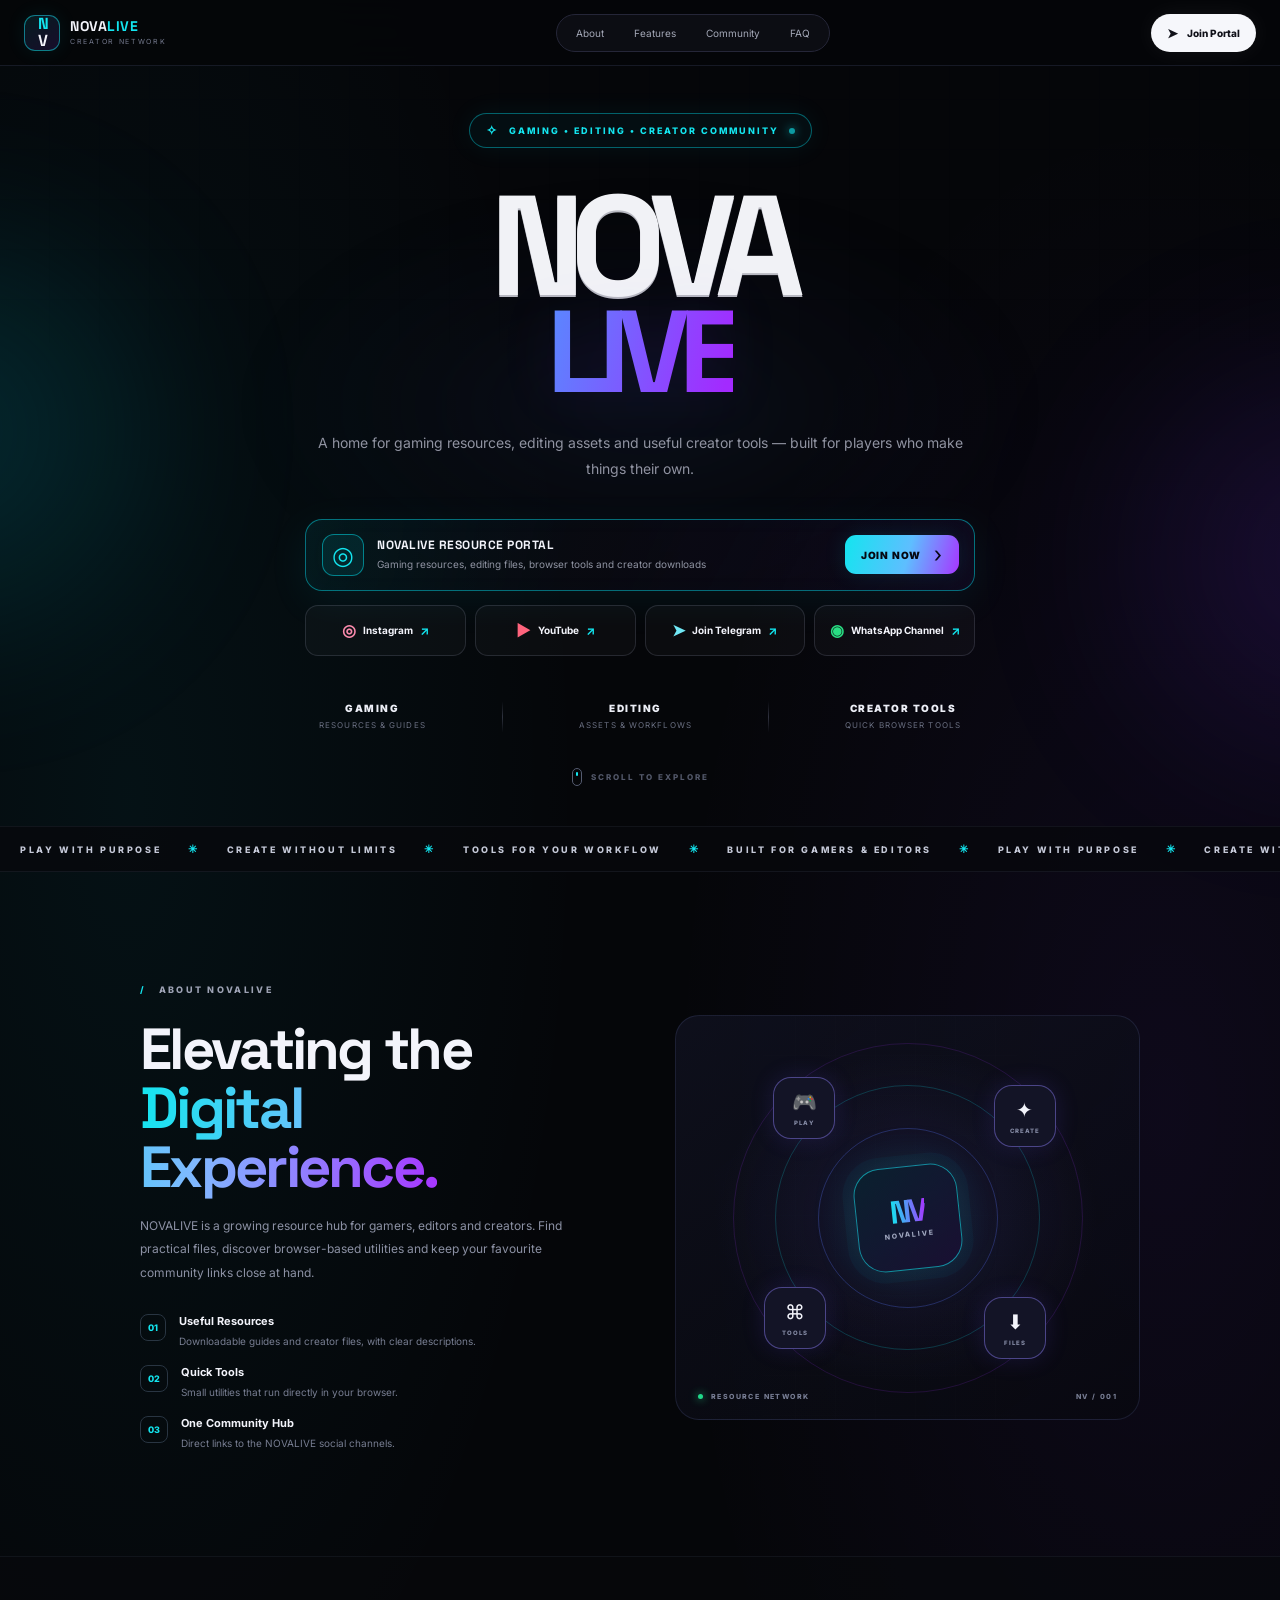
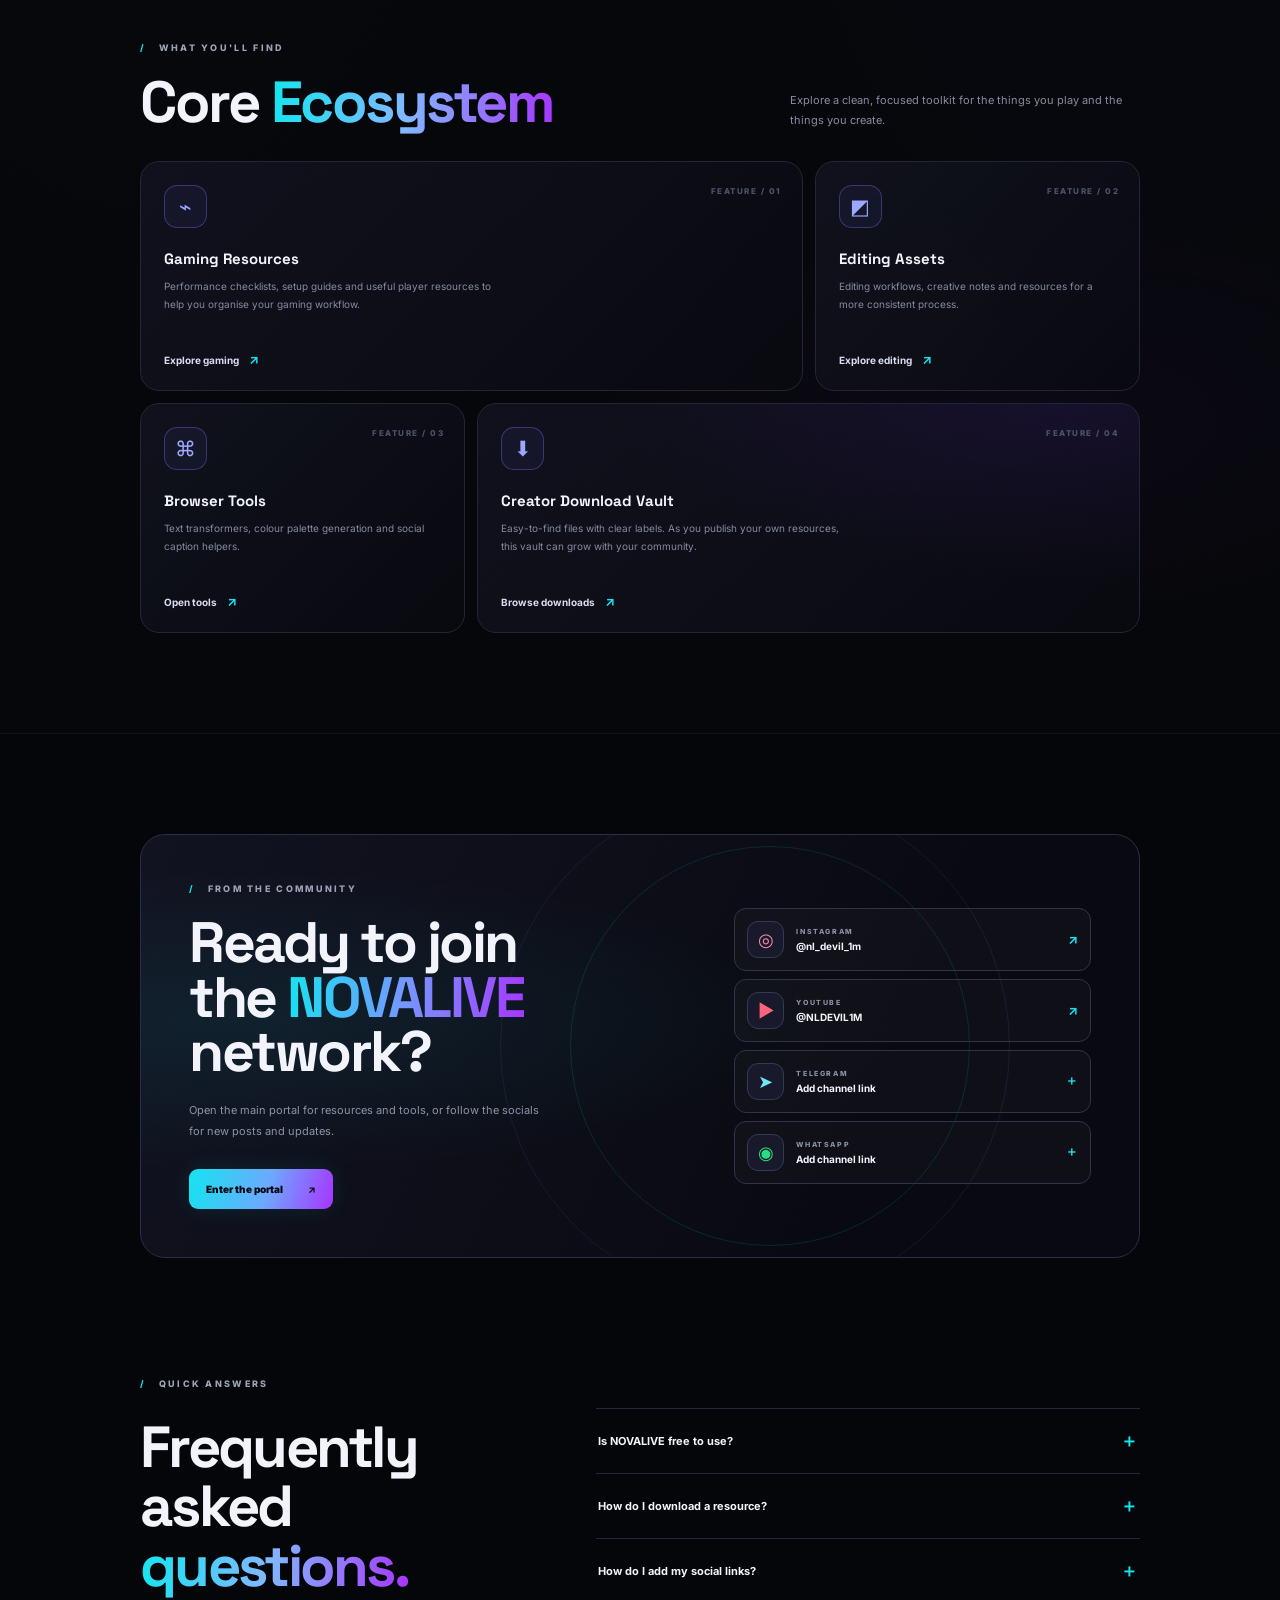
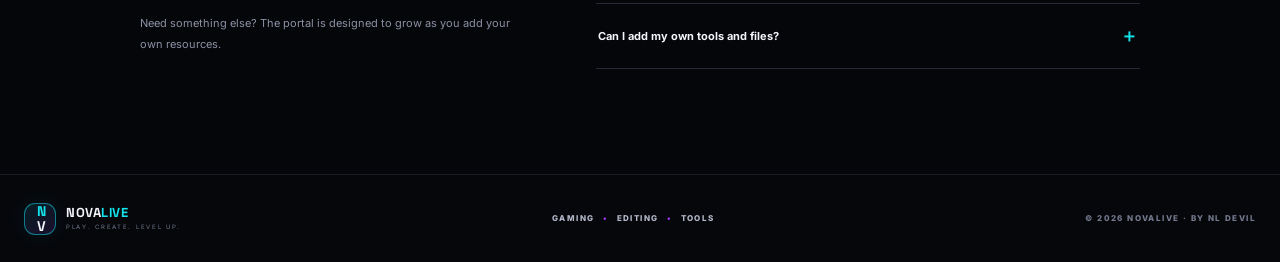
==== commit a4dc3723: "Add files via upload" ====
--- a/index.html
+++ b/index.html
@@ -3,185 +3,120 @@
 <head>
   <meta charset="utf-8">
   <meta name="viewport" content="width=device-width, initial-scale=1">
-  <meta name="theme-color" content="#07080d">
-  <meta name="description" content="NOVALIVE — a gaming, editing and creator resource portal for tools, downloads and social links.">
-  <title>NOVALIVE — Gaming × Editing × Tools</title>
+  <meta name="theme-color" content="#050609">
+  <meta name="description" content="NOVALIVE — gaming resources, editing assets, browser tools and creator downloads by NL DEVIL.">
+  <title>NOVALIVE — Play. Create. Level Up.</title>
   <link rel="icon" href="favicon.svg" type="image/svg+xml">
-  <link rel="stylesheet" href="style.css">
+  <link rel="stylesheet" href="landing.css">
   <script src="script.js" defer></script>
 </head>
-<body>
-  <div class="noise" aria-hidden="true"></div>
-  <header class="site-header">
-    <a class="brand" href="#home" aria-label="NOVALIVE home">
-      <span class="brand-mark">N<span>V</span></span>
-      <span class="brand-word">NOVA<span>LIVE</span><small>GAMING / EDITING / TOOLS</small></span>
+<body class="landing-page">
+  <div class="landing-glow glow-left" aria-hidden="true"></div>
+  <div class="landing-glow glow-right" aria-hidden="true"></div>
+
+  <header class="landing-header">
+    <a class="header-brand" href="index.html" aria-label="NOVALIVE home">
+      <span class="brand-emblem">N<span>V</span></span>
+      <span class="header-wordmark">NOVA<span>LIVE</span><small>CREATOR NETWORK</small></span>
     </a>
-    <button class="menu-toggle" id="menuToggle" aria-label="Open navigation" aria-expanded="false"><span></span><span></span><span></span></button>
-    <nav class="main-nav" id="mainNav" aria-label="Main navigation">
-      <a href="#home" class="nav-link active">Home</a>
-      <a href="#resources" class="nav-link">Resources</a>
-      <a href="#tools" class="nav-link">Quick tools</a>
-      <a href="#socials" class="nav-link">Social hub</a>
+    <button class="menu-toggle landing-menu-toggle" id="menuToggle" aria-label="Open navigation" aria-expanded="false"><span></span><span></span><span></span></button>
+    <nav class="landing-nav" id="mainNav" aria-label="Main navigation">
+      <a class="nav-link" href="#about">About</a>
+      <a class="nav-link" href="#features">Features</a>
+      <a class="nav-link" href="#community">Community</a>
+      <a class="nav-link" href="#faq">FAQ</a>
     </nav>
-    <a class="header-cta" href="#resources">Explore <span aria-hidden="true">↗</span></a>
+    <a class="top-portal" href="portal.html"><span aria-hidden="true">➤</span> Join Portal</a>
   </header>
 
   <main>
-    <section class="hero section-wrap" id="home">
-      <div class="hero-copy">
-        <div class="eyebrow hero-eyebrow"><span class="status-dot"></span> WELCOME TO THE NOVALIVE PORTAL <span class="status-dot status-dot-end"></span></div>
-        <h1>NOVA<span>LIVE</span></h1>
-        <div class="hero-subtitle">GAMING <b>·</b> EDITING <b>·</b> CREATOR TOOLS</div>
-        <p class="hero-lede">Your hub for gaming resources, editing assets, useful browser tools and creator downloads — all in one place.</p>
-        <div class="hero-badges" aria-label="Portal features">
-          <span>⚡ Fast & lightweight</span><span>◇ Free resources</span><span>∞ Made for creators</span>
-        </div>
-        <div class="hero-actions">
-          <a class="button button-primary" href="#resources">Explore resources <span>↘</span></a>
-          <a class="button button-ghost" href="#socials">Join the community <span>↗</span></a>
-        </div>
-        <div class="hero-footnote"><span class="tiny-cross">✳</span> A creator portal by <strong>NL DEVIL</strong></div>
+    <section class="landing-hero" id="top">
+      <div class="landing-status"><span class="status-spark">✧</span> GAMING • EDITING • CREATOR COMMUNITY <i></i></div>
+      <h1 class="landing-title"><span>NOVA</span><strong>LIVE</strong></h1>
+      <p class="landing-description">A home for gaming resources, editing assets and useful creator tools — built for players who make things their own.</p>
+
+      <a class="portal-callout" href="portal.html">
+        <span class="callout-icon" aria-hidden="true">◎</span>
+        <span class="callout-copy"><strong>NOVALIVE RESOURCE PORTAL</strong><small>Gaming resources, editing files, browser tools and creator downloads</small></span>
+        <span class="join-now">JOIN NOW <b aria-hidden="true">›</b></span>
+      </a>
+
+      <div class="landing-socials" aria-label="Social media links">
+        <a class="social-cta instagram" href="https://www.instagram.com/nl_devil_1m/" target="_blank" rel="noopener noreferrer"><span class="social-glyph">◎</span><span>Instagram</span><span class="external-mark">↗</span></a>
+        <a class="social-cta youtube" href="https://www.youtube.com/@NLDEVIL1M" target="_blank" rel="noopener noreferrer"><span class="social-glyph">▶</span><span>YouTube</span><span class="external-mark">↗</span></a>
+        <button class="social-cta telegram social-placeholder" type="button" data-platform="Telegram"><span class="social-glyph">➤</span><span>Join Telegram</span><span class="external-mark">↗</span></button>
+        <button class="social-cta whatsapp social-placeholder" type="button" data-platform="WhatsApp Channel"><span class="social-glyph">◉</span><span>WhatsApp Channel</span><span class="external-mark">↗</span></button>
       </div>
-      <div class="hero-index"><span>01</span><span class="index-line"></span><span>NOVALIVE / RESOURCE PORTAL</span></div>
+
+      <div class="hero-pillars" aria-label="Explore NOVALIVE categories">
+        <div><strong>GAMING</strong><small>Resources & guides</small></div>
+        <span class="pillar-separator" aria-hidden="true"></span>
+        <div><strong>EDITING</strong><small>Assets & workflows</small></div>
+        <span class="pillar-separator" aria-hidden="true"></span>
+        <div><strong>CREATOR TOOLS</strong><small>Quick browser tools</small></div>
+      </div>
+      <a class="scroll-cue" href="#about" aria-label="Scroll to About"><span></span> SCROLL TO EXPLORE</a>
     </section>
 
-    <section class="ticker" aria-label="Portal categories">
-      <div class="ticker-track"><span>GAMING RESOURCES</span><b>✳</b><span>EDITING ASSETS</span><b>✳</b><span>CREATOR TOOLS</span><b>✳</b><span>LEVEL UP YOUR WORKFLOW</span><b>✳</b><span>GAMING RESOURCES</span><b>✳</b><span>EDITING ASSETS</span><b>✳</b></div>
-    </section>
+    <div class="ticker" aria-label="NOVALIVE focus areas"><div class="ticker-track"><span>PLAY WITH PURPOSE</span><b>✳</b><span>CREATE WITHOUT LIMITS</span><b>✳</b><span>TOOLS FOR YOUR WORKFLOW</span><b>✳</b><span>BUILT FOR GAMERS & EDITORS</span><b>✳</b><span>PLAY WITH PURPOSE</span><b>✳</b><span>CREATE WITHOUT LIMITS</span><b>✳</b></div></div>
 
-    <section class="systems-section section-wrap" id="systems">
-      <div class="systems-topline"><span class="systems-status"><i></i> PORTAL ONLINE</span><span class="systems-code">NV / SYSTEM DIRECTORY</span></div>
-      <div class="systems-title-wrap">
-        <div class="systems-flourish" aria-hidden="true">—</div>
-        <h2>NOVALIVE <span>SYSTEM</span></h2>
-        <div class="systems-flourish" aria-hidden="true">—</div>
+    <section class="story-section section-wrap" id="about">
+      <div class="story-copy">
+        <div class="eyebrow"><span class="eyebrow-mark">/</span> ABOUT NOVALIVE</div>
+        <h2>Elevating the<br><span>Digital Experience.</span></h2>
+        <p>NOVALIVE is a growing resource hub for gamers, editors and creators. Find practical files, discover browser-based utilities and keep your favourite community links close at hand.</p>
+        <div class="story-points">
+          <div><i>01</i><span><strong>Useful Resources</strong><small>Downloadable guides and creator files, with clear descriptions.</small></span></div>
+          <div><i>02</i><span><strong>Quick Tools</strong><small>Small utilities that run directly in your browser.</small></span></div>
+          <div><i>03</i><span><strong>One Community Hub</strong><small>Direct links to the NOVALIVE social channels.</small></span></div>
+        </div>
       </div>
-      <p class="systems-subtitle">GAMING RESOURCES · EDITING ASSETS · FREE TOOLS · CREATOR SUPPORT</p>
-      <div class="system-badges"><span>⚡ LIGHTWEIGHT</span><span>◇ FREE RESOURCES</span><span>∞ CREATOR READY</span><span>↻ GROWING LIBRARY</span></div>
-      <div class="system-label"><span>//</span> EXPLORE SECTIONS <small>06 CATEGORIES</small></div>
-      <div class="systems-grid">
-        <a class="system-card system-card-featured" href="#resources" data-filter-link="gaming">
-          <span class="system-featured-tag">START HERE</span><div class="system-card-art"><span class="system-icon">⌨</span></div>
-          <div class="system-card-info"><h3>GAMING RESOURCES</h3><p>CONFIGS · PERFORMANCE · CHECKLISTS</p><span class="system-explore">Explore <b>↗</b></span></div>
-        </a>
-        <a class="system-card" href="#resources" data-filter-link="editing">
-          <div class="system-card-art"><span class="system-icon">◩</span></div>
-          <div class="system-card-info"><h3>EDITING ASSETS</h3><p>WORKFLOWS · PRESETS · CREATIVE FILES</p><span class="system-explore">Explore <b>↗</b></span></div>
-        </a>
-        <a class="system-card" href="#resources" data-filter-link="creator">
-          <div class="system-card-art"><span class="system-icon">◇</span></div>
-          <div class="system-card-info"><h3>CREATOR DOWNLOADS</h3><p>PLANNERS · TEMPLATES · RESOURCES</p><span class="system-explore">Explore <b>↗</b></span></div>
-        </a>
-        <a class="system-card" href="#tools">
-          <div class="system-card-art"><span class="system-icon">ϟ</span></div>
-          <div class="system-card-info"><h3>BROWSER TOOLS</h3><p>TEXT · COLOURS · HASHTAGS</p><span class="system-explore">Open tools <b>↗</b></span></div>
-        </a>
-        <a class="system-card" href="#resources">
-          <div class="system-card-art"><span class="system-icon">⬇</span></div>
-          <div class="system-card-info"><h3>DOWNLOAD VAULT</h3><p>FREE FILES · DIRECT DOWNLOADS</p><span class="system-explore">Browse files <b>↗</b></span></div>
-        </a>
-        <a class="system-card" href="#socials">
-          <div class="system-card-art"><span class="system-icon">✳</span></div>
-          <div class="system-card-info"><h3>SOCIAL HUB</h3><p>YOUTUBE · INSTAGRAM · COMMUNITY</p><span class="system-explore">Connect <b>↗</b></span></div>
-        </a>
+      <div class="story-art" aria-label="NOVALIVE digital hub illustration">
+        <div class="orbit orbit-a"></div><div class="orbit orbit-b"></div><div class="orbit orbit-c"></div>
+        <div class="hub-core"><span>NV</span><small>NOVALIVE</small></div>
+        <div class="orbit-node node-one">🎮<small>PLAY</small></div><div class="orbit-node node-two">✦<small>CREATE</small></div><div class="orbit-node node-three">⌘<small>TOOLS</small></div><div class="orbit-node node-four">⬇<small>FILES</small></div>
+        <div class="art-caption"><i></i> RESOURCE NETWORK <span>NV / 001</span></div>
       </div>
     </section>
 
-    <section class="section-wrap resources-section" id="resources">
-      <div class="section-heading">
-        <div><div class="eyebrow">01 / RESOURCE DIRECTORY</div><h2>RESOURCE <span>VAULT</span></h2></div>
-        <p>Find a useful starting point. More of your own files, presets and tools can be added here as the portal grows.</p>
-      </div>
-      <div class="resource-controls">
-        <label class="search-box"><span aria-hidden="true">⌕</span><input id="resourceSearch" type="search" placeholder="Search resources…" autocomplete="off" aria-label="Search resources"><kbd>/</kbd></label>
-        <div class="filter-row" role="group" aria-label="Filter resources">
-          <button class="filter-btn selected" data-filter="all">All drops <span>04</span></button>
-          <button class="filter-btn" data-filter="gaming">Gaming</button>
-          <button class="filter-btn" data-filter="editing">Editing</button>
-          <button class="filter-btn" data-filter="creator">Creator</button>
-        </div>
-      </div>
-      <div class="resource-grid" id="resourceGrid">
-        <article class="resource-card" data-category="gaming" data-search="pc gaming optimization fps checklist performance windows setup">
-          <div class="card-visual visual-gaming"><span class="visual-chip">GAME / 001</span><div class="visual-icon">⌁</div><span class="visual-caption">TUNE YOUR SETUP</span></div>
-          <div class="card-content"><div class="card-meta"><span>GAMING</span><span>TXT · CHECKLIST</span></div><h3>PC Performance Checklist</h3><p>A practical checklist for reviewing your game settings, startup apps and system basics.</p><div class="card-bottom"><span class="free-label"><i></i> FREE FILE</span><a class="text-link" href="FPS-Optimization-Checklist.txt" download>Get file <span>↓</span></a></div></div>
-        </article>
-        <article class="resource-card" data-category="editing" data-search="video editing workflow project checklist export audio footage timeline">
-          <div class="card-visual visual-editing"><span class="visual-chip">EDIT / 002</span><div class="visual-icon">▤</div><span class="visual-caption">CUT WITH INTENT</span></div>
-          <div class="card-content"><div class="card-meta"><span>EDITING</span><span>TXT · WORKFLOW</span></div><h3>Video Editing Workflow</h3><p>A simple start-to-export workflow for keeping projects organized and consistent.</p><div class="card-bottom"><span class="free-label"><i></i> FREE FILE</span><a class="text-link" href="Video-Editing-Workflow.txt" download>Get file <span>↓</span></a></div></div>
-        </article>
-        <article class="resource-card" data-category="creator" data-search="creator content planner social post ideas shorts reels youtube schedule planning">
-          <div class="card-visual visual-creator"><span class="visual-chip">CREATE / 003</span><div class="visual-icon">✳</div><span class="visual-caption">MAKE IT CONSISTENT</span></div>
-          <div class="card-content"><div class="card-meta"><span>CREATOR</span><span>TXT · PLANNER</span></div><h3>Creator Content Planner</h3><p>Plan post ideas, hooks, captions and publishing tasks before you hit upload.</p><div class="card-bottom"><span class="free-label"><i></i> FREE FILE</span><a class="text-link" href="Creator-Content-Planner.txt" download>Get file <span>↓</span></a></div></div>
-        </article>
-        <article class="resource-card" data-category="creator" data-search="resource submission template add own file tool resource title link description category">
-          <div class="card-visual visual-template"><span class="visual-chip">PORTAL / 004</span><div class="visual-icon">＋</div><span class="visual-caption">YOUR NEXT DROP</span></div>
-          <div class="card-content"><div class="card-meta"><span>CREATOR</span><span>TXT · TEMPLATE</span></div><h3>Resource Listing Template</h3><p>Use this template to prepare the title, category, description and link for a future upload.</p><div class="card-bottom"><span class="free-label"><i></i> FREE FILE</span><a class="text-link" href="Resource-Listing-Template.txt" download>Get file <span>↓</span></a></div></div>
-        </article>
-      </div>
-      <div class="empty-state" id="emptyState" hidden>No resources match that search. Try another keyword or category.</div>
-      <div class="resource-note"><span class="note-icon">i</span><span>Only download files you trust. Resources linked by NOVALIVE should be checked before publishing; avoid cracked apps, stolen files or unsafe executables.</span></div>
-    </section>
-
-    <section class="tools-section" id="tools">
+    <section class="features-section" id="features">
       <div class="section-wrap">
-        <div class="section-heading">
-          <div><div class="eyebrow">02 / BUILT-IN UTILITIES</div><h2>QUICK <span>TOOLS</span></h2></div>
-          <p>Small utilities that run in your browser. No account, server or extra download needed.</p>
-        </div>
-        <div class="tools-grid">
-          <article class="tool-panel text-tool">
-            <div class="tool-heading"><div class="tool-icon">Aa</div><div><span class="tool-number">TOOL 01</span><h3>Text transformer</h3></div><span class="tool-arrow">↗</span></div>
-            <label for="textInput" class="field-label">YOUR TEXT</label>
-            <textarea id="textInput" rows="3" placeholder="Type a title, caption or text…"></textarea>
-            <div class="tool-actions"><button class="mini-btn" data-case="upper">UPPERCASE</button><button class="mini-btn" data-case="lower">lowercase</button><button class="mini-btn" data-case="title">Title Case</button></div>
-            <div class="tool-result-row"><div class="tool-result" id="textResult" aria-live="polite">Your transformed text appears here.</div><button class="copy-btn" id="copyText" aria-label="Copy transformed text" title="Copy result">▢</button></div>
-          </article>
-          <article class="tool-panel palette-tool">
-            <div class="tool-heading"><div class="tool-icon">◉</div><div><span class="tool-number">TOOL 02</span><h3>Palette generator</h3></div><span class="tool-arrow">↗</span></div>
-            <p class="tool-description">Generate a fresh five-colour palette for thumbnails, edits and designs.</p>
-            <div class="palette-swatches" id="paletteSwatches" aria-label="Generated colour palette">
-              <button class="swatch" data-color="#FF304F" style="--swatch:#FF304F"><span>#FF304F</span></button><button class="swatch" data-color="#15151C" style="--swatch:#15151C"><span>#15151C</span></button><button class="swatch" data-color="#F8F7FA" style="--swatch:#F8F7FA"><span>#F8F7FA</span></button><button class="swatch" data-color="#8D263C" style="--swatch:#8D263C"><span>#8D263C</span></button><button class="swatch" data-color="#BDBDC7" style="--swatch:#BDBDC7"><span>#BDBDC7</span></button>
-            </div>
-            <div class="palette-footer"><span id="paletteHint">Click a colour to copy its HEX code.</span><button class="mini-btn mini-btn-hot" id="generatePalette">GENERATE ↻</button></div>
-          </article>
-          <article class="tool-panel hashtag-tool">
-            <div class="tool-heading"><div class="tool-icon">#</div><div><span class="tool-number">TOOL 03</span><h3>Hashtag helper</h3></div><span class="tool-arrow">↗</span></div>
-            <label for="keywordInput" class="field-label">KEYWORDS</label>
-            <input id="keywordInput" type="text" placeholder="gaming, edits, novalive">
-            <button class="button button-primary full-button" id="makeHashtags">Generate hashtags <span>↗</span></button>
-            <div class="tool-result-row hashtag-output-row"><div class="tool-result" id="hashtagResult" aria-live="polite">Your hashtags will appear here.</div><button class="copy-btn" id="copyHashtags" aria-label="Copy hashtags" title="Copy hashtags">▢</button></div>
-          </article>
+        <div class="section-eyebrow"><span class="eyebrow-mark">/</span> WHAT YOU'LL FIND</div>
+        <div class="section-title-row"><h2>Core <span>Ecosystem</span></h2><p>Explore a clean, focused toolkit for the things you play and the things you create.</p></div>
+        <div class="feature-grid">
+          <article class="feature-card feature-wide"><span class="feature-icon">⌁</span><span class="feature-index">FEATURE / 01</span><h3>Gaming Resources</h3><p>Performance checklists, setup guides and useful player resources to help you organise your gaming workflow.</p><a href="portal.html?category=gaming#resources">Explore gaming <b>↗</b></a></article>
+          <article class="feature-card"><span class="feature-icon">◩</span><span class="feature-index">FEATURE / 02</span><h3>Editing Assets</h3><p>Editing workflows, creative notes and resources for a more consistent process.</p><a href="portal.html?category=editing#resources">Explore editing <b>↗</b></a></article>
+          <article class="feature-card"><span class="feature-icon">⌘</span><span class="feature-index">FEATURE / 03</span><h3>Browser Tools</h3><p>Text transformers, colour palette generation and social caption helpers.</p><a href="portal.html#tools">Open tools <b>↗</b></a></article>
+          <article class="feature-card feature-wide feature-glow"><span class="feature-icon">⬇</span><span class="feature-index">FEATURE / 04</span><h3>Creator Download Vault</h3><p>Easy-to-find files with clear labels. As you publish your own resources, this vault can grow with your community.</p><a href="portal.html#resources">Browse downloads <b>↗</b></a></article>
         </div>
       </div>
     </section>
 
-    <section class="social-section section-wrap" id="socials">
-      <div class="social-panel">
-        <div class="social-orbit orbit-one"></div><div class="social-orbit orbit-two"></div>
-        <div class="social-copy"><div class="eyebrow">03 / STAY CONNECTED</div><h2>YOUR NEXT<br><span>LEVEL STARTS</span><br>HERE.</h2><p>Follow the journey for gaming, edits, resources and new drops. Replace or add links as your community grows.</p></div>
-        <div class="social-links" id="socialLinks">
-          <a class="social-link" href="https://www.instagram.com/nl_devil_1m/" target="_blank" rel="noopener noreferrer"><span class="social-symbol instagram-symbol">◎</span><span><small>INSTAGRAM</small><strong>@nl_devil_1m</strong></span><span class="social-external">↗</span></a>
-          <a class="social-link" href="https://www.youtube.com/@NLDEVIL1M" target="_blank" rel="noopener noreferrer"><span class="social-symbol youtube-symbol">▶</span><span><small>YOUTUBE</small><strong>@NLDEVIL1M</strong></span><span class="social-external">↗</span></a>
-          <button class="social-link social-placeholder" type="button" data-platform="Discord"><span class="social-symbol discord-symbol">◈</span><span><small>DISCORD</small><strong>Add invite link</strong></span><span class="social-external">＋</span></button>
-          <button class="social-link social-placeholder" type="button" data-platform="Telegram"><span class="social-symbol telegram-symbol">➤</span><span><small>TELEGRAM</small><strong>Add channel link</strong></span><span class="social-external">＋</span></button>
+    <section class="community-section section-wrap" id="community">
+      <div class="community-panel">
+        <div class="community-orbit community-orbit-one"></div><div class="community-orbit community-orbit-two"></div>
+        <div class="community-copy"><div class="eyebrow"><span class="eyebrow-mark">/</span> FROM THE COMMUNITY</div><h2>Ready to join<br>the <span>NOVALIVE</span><br>network?</h2><p>Open the main portal for resources and tools, or follow the socials for new posts and updates.</p><a class="button-primary community-portal" href="portal.html">Enter the portal <b>↗</b></a></div>
+        <div class="community-links" aria-label="Community channels">
+          <a class="community-link" href="https://www.instagram.com/nl_devil_1m/" target="_blank" rel="noopener noreferrer"><span class="community-symbol insta-symbol">◎</span><span><small>INSTAGRAM</small><strong>@nl_devil_1m</strong></span><b>↗</b></a>
+          <a class="community-link" href="https://www.youtube.com/@NLDEVIL1M" target="_blank" rel="noopener noreferrer"><span class="community-symbol yt-symbol">▶</span><span><small>YOUTUBE</small><strong>@NLDEVIL1M</strong></span><b>↗</b></a>
+          <button class="community-link social-placeholder" data-platform="Telegram" type="button"><span class="community-symbol tg-symbol">➤</span><span><small>TELEGRAM</small><strong>Add channel link</strong></span><b>＋</b></button>
+          <button class="community-link social-placeholder" data-platform="WhatsApp Channel" type="button"><span class="community-symbol wa-symbol">◉</span><span><small>WHATSAPP</small><strong>Add channel link</strong></span><b>＋</b></button>
         </div>
       </div>
     </section>
 
-    <section class="join-strip section-wrap" id="submit">
-      <div><span class="eyebrow">HAVE A RESOURCE TO SHARE?</span><h2>LET'S BUILD THE <span>VAULT.</span></h2></div>
-      <a class="button button-primary" href="mailto:novalive@example.com?subject=NOVALIVE%20Resource%20Submission">Suggest a resource <span>↗</span></a>
-      <p class="join-note">Email address is a placeholder. Update it in <code>index.html</code> before publishing.</p>
+    <section class="faq-section section-wrap" id="faq">
+      <div class="eyebrow"><span class="eyebrow-mark">/</span> QUICK ANSWERS</div>
+      <div class="faq-layout"><div><h2>Frequently asked<br><span>questions.</span></h2><p>Need something else? The portal is designed to grow as you add your own resources.</p></div><div class="faq-list">
+        <details><summary>Is NOVALIVE free to use?<span>＋</span></summary><p>Yes. The site is a static website hosted on GitHub Pages, and the included browser tools run on your device. Some external downloads or services may have their own terms.</p></details>
+        <details><summary>How do I download a resource?<span>＋</span></summary><p>Open the portal, find a resource card and click its download link. At the moment, the sample files are simple text guides; your own files and links can be added later.</p></details>
+        <details><summary>How do I add my social links?<span>＋</span></summary><p>Instagram and YouTube are already connected. Send the real Telegram and WhatsApp channel URLs so those two buttons can open the right destinations.</p></details>
+        <details><summary>Can I add my own tools and files?<span>＋</span></summary><p>Yes. You can upload static files to the repository and update the resource cards. A web-based admin upload dashboard would need a separate backend or storage service.</p></details>
+      </div></div>
     </section>
   </main>
 
-  <footer class="site-footer">
-    <a class="brand footer-brand" href="#home"><span class="brand-mark">N<span>V</span></span><span class="brand-word">NOVA<span>LIVE</span><small>GAMING / EDITING / TOOLS</small></span></a>
-    <span class="footer-middle">PLAY HARD. CREATE LOUD.</span>
-    <span class="footer-right">© <span id="year">2026</span> NOVALIVE · MADE TO LEVEL UP</span>
-  </footer>
+  <footer class="landing-footer"><a class="footer-brand" href="#top"><span class="brand-emblem">N<span>V</span></span><span class="header-wordmark">NOVA<span>LIVE</span><small>PLAY. CREATE. LEVEL UP.</small></span></a><span class="footer-motto">GAMING <i>•</i> EDITING <i>•</i> TOOLS</span><span class="footer-credit">© <span id="year">2026</span> NOVALIVE · BY NL DEVIL</span></footer>
   <div class="toast" id="toast" role="status" aria-live="polite"></div>
 </body>
 </html>
--- a/landing.css
+++ b/landing.css
@@ -0,0 +1,16 @@
+@import url('https://fonts.googleapis.com/css2?family=Inter:wght@400;500;600;700;800;900&family=Space+Grotesk:wght@400;500;600;700&display=swap');
+:root{--bg:#050609;--panel:#0c0d14;--line:#252638;--white:#f3f4fb;--muted:#8d909f;--faint:#646879;--cyan:#13e5ef;--blue:#5e8bff;--purple:#a735ff;--green:#20d88a;--body:Inter,'Segoe UI',Arial,sans-serif;--display:'Space Grotesk',Inter,Arial,sans-serif;--max:1000px}
+*{box-sizing:border-box}html{scroll-behavior:smooth;scroll-padding-top:82px}body{margin:0;min-height:100vh;background:radial-gradient(ellipse at 10% 23%,rgba(0,213,232,.055),transparent 28%),radial-gradient(ellipse at 91% 32%,rgba(130,53,255,.07),transparent 30%),#050609;color:var(--white);font-family:var(--body);overflow-x:hidden}body:before{content:"";position:fixed;inset:0;z-index:-2;pointer-events:none;opacity:.17;background:linear-gradient(transparent 49px,rgba(121,138,178,.08) 50px),linear-gradient(90deg,transparent 49px,rgba(121,138,178,.08) 50px);background-size:50px 50px;mask-image:linear-gradient(to bottom,black,transparent 85%)}a{color:inherit;text-decoration:none}button{font:inherit;color:inherit;cursor:pointer}.section-wrap{width:min(var(--max),calc(100% - 48px));margin-inline:auto}.landing-glow{position:fixed;z-index:-1;width:360px;height:360px;border-radius:50%;filter:blur(100px);opacity:.14;pointer-events:none}.glow-left{left:-230px;top:28%;background:#00d9ed}.glow-right{right:-230px;top:42%;background:#7b30ff}
+.landing-header{height:66px;padding:0 max(24px,calc((100% - 1440px)/2));display:flex;align-items:center;gap:26px;position:sticky;top:0;z-index:25;background:rgba(5,6,9,.86);backdrop-filter:blur(18px);border-bottom:1px solid rgba(130,143,198,.15)}.header-brand,.footer-brand{display:flex;align-items:center;gap:10px;min-width:210px}.brand-emblem{width:36px;height:36px;display:grid;place-items:center;border:1px solid rgba(19,229,239,.5);border-radius:11px;background:linear-gradient(145deg,rgba(19,229,239,.1),rgba(151,57,255,.14));color:var(--cyan);font:800 16px/1 var(--display);letter-spacing:-2px;box-shadow:0 0 20px rgba(19,229,239,.08)}.brand-emblem span{color:#f4f5fb}.header-wordmark{font:900 14px/1 var(--display);letter-spacing:.55px}.header-wordmark>span{color:var(--cyan)}.header-wordmark small{display:block;margin-top:5px;color:#73798c;font:7px/1.1 var(--body);letter-spacing:1.7px}.landing-nav{display:flex;align-items:center;justify-content:center;gap:0;margin:auto;padding:4px;border:1px solid #252638;background:rgba(14,15,23,.82);border-radius:999px}.landing-nav .nav-link{font-size:10px;color:#a3a7b6;padding:8px 15px;border-radius:999px;transition:.2s}.landing-nav .nav-link:hover,.landing-nav .nav-link:focus-visible{background:rgba(255,255,255,.06);color:#fff}.top-portal{display:flex;align-items:center;gap:9px;background:#f6f7fb;color:#101119;border-radius:999px;padding:11px 16px;font-size:10px;font-weight:800;white-space:nowrap;box-shadow:0 0 25px rgba(255,255,255,.06);transition:transform .2s}.top-portal:hover{transform:translateY(-2px)}.top-portal span{font-size:13px}.menu-toggle{display:none}
+.landing-hero{position:relative;isolation:isolate;display:flex;align-items:center;flex-direction:column;text-align:center;padding:47px 20px 28px;min-height:760px}.landing-hero:before{content:"";position:absolute;z-index:-1;width:min(760px,96vw);height:410px;top:135px;left:50%;transform:translateX(-50%);background:radial-gradient(ellipse,rgba(28,53,93,.2),rgba(18,24,57,.12) 40%,transparent 72%);filter:blur(20px);pointer-events:none}.landing-status{display:inline-flex;align-items:center;gap:10px;border:1px solid rgba(0,226,239,.4);background:rgba(0,211,226,.045);color:var(--cyan);border-radius:999px;padding:10px 16px;font:800 9px/1 var(--body);letter-spacing:2px;box-shadow:0 0 27px rgba(0,217,232,.07)}.status-spark{font-size:13px}.landing-status i{width:6px;height:6px;display:inline-block;border-radius:50%;background:var(--cyan);box-shadow:0 0 10px var(--cyan);opacity:.65}.landing-title{display:flex;flex-direction:column;align-items:center;gap:7px;margin:43px 0 0;font:900 clamp(82px,12vw,142px)/.77 var(--display);letter-spacing:-.105em;text-transform:uppercase}.landing-title span{color:#f1f2f6;text-shadow:0 2px 0 #b7b8c1}.landing-title strong{font-size:.82em;font-weight:900;letter-spacing:-.095em;background:linear-gradient(105deg,#5c84ff 5%,#a32aff 95%);color:transparent;background-clip:text;-webkit-background-clip:text;filter:drop-shadow(0 0 25px rgba(117,58,255,.1))}.landing-description{max-width:650px;margin:33px auto 0;color:#9093a1;font-size:14px;line-height:1.85}.portal-callout{width:min(670px,100%);display:flex;align-items:center;gap:13px;text-align:left;margin-top:37px;padding:14px 15px 14px 16px;border:1px solid rgba(0,220,234,.47);border-radius:17px;background:linear-gradient(110deg,rgba(0,225,235,.065),rgba(9,10,17,.97) 42%,rgba(134,49,255,.06));box-shadow:0 10px 40px rgba(0,206,227,.075),inset 0 0 25px rgba(0,190,220,.025);transition:border-color .2s,transform .2s,box-shadow .2s}.portal-callout:hover{transform:translateY(-2px);border-color:rgba(0,244,255,.8);box-shadow:0 12px 45px rgba(0,206,227,.13)}.callout-icon{flex:0 0 42px;width:42px;height:42px;display:grid;place-items:center;border:1px solid rgba(0,226,239,.5);background:rgba(0,222,237,.08);border-radius:12px;color:var(--cyan);font-size:25px}.callout-copy{display:flex;flex:1;min-width:0;flex-direction:column;gap:5px}.callout-copy strong{font:800 12px/1.2 var(--display);letter-spacing:.5px}.callout-copy small{color:#8f93a2;font-size:10px;line-height:1.5}.join-now{flex:0 0 auto;display:flex;align-items:center;gap:13px;border-radius:11px;padding:12px 16px;background:linear-gradient(105deg,var(--cyan),#5ebeff 55%,var(--purple));color:#060811;font-size:10px;font-weight:900;letter-spacing:.8px;box-shadow:0 0 22px rgba(0,221,236,.12)}.join-now b{font:400 22px/.7 var(--body)}
+.landing-socials{width:min(670px,100%);display:grid;grid-template-columns:repeat(4,minmax(0,1fr));gap:9px;margin-top:14px}.social-cta{min-height:51px;display:flex;align-items:center;justify-content:center;gap:7px;padding:10px 10px;border:1px solid rgba(160,166,191,.18);border-radius:13px;background:rgba(255,255,255,.026);font-size:10px;font-weight:700;white-space:nowrap;transition:transform .18s,border-color .18s,background .18s;text-align:left}.social-cta:hover{transform:translateY(-2px);border-color:rgba(20,230,242,.48);background:rgba(20,230,242,.055)}.social-glyph{font-size:16px}.external-mark{color:var(--cyan);font-size:12px}.instagram .social-glyph{color:#fb8bad}.youtube .social-glyph{color:#ff647d}.telegram .social-glyph{color:#71e8f5}.whatsapp .social-glyph{color:#29dd83}.hero-pillars{width:min(670px,100%);display:flex;align-items:center;justify-content:space-between;gap:12px;margin-top:45px;padding:0 14px}.hero-pillars>div{display:flex;flex-direction:column;gap:7px;min-width:0}.hero-pillars strong{font:900 10px/1.1 var(--body);letter-spacing:1.5px;color:#eceef6}.hero-pillars small{font:8px/1.2 var(--body);letter-spacing:1.1px;color:#696e80;text-transform:uppercase}.pillar-separator{height:32px;width:1px;background:linear-gradient(transparent,rgba(156,162,197,.28),transparent)}.scroll-cue{display:flex;align-items:center;gap:9px;margin-top:35px;color:#53586a;font:800 8px/1 var(--body);letter-spacing:2px}.scroll-cue span{height:18px;width:10px;border:1px solid #555b70;border-radius:8px;position:relative}.scroll-cue span:after{content:"";position:absolute;left:3px;top:3px;width:2px;height:4px;background:var(--cyan);border-radius:2px;animation:scrollDot 1.3s infinite}@keyframes scrollDot{0%{opacity:0;transform:translateY(0)}30%{opacity:1}100%{opacity:0;transform:translateY(6px)}}
+.ticker{height:46px;display:flex;align-items:center;overflow:hidden;border-top:1px solid rgba(126,137,173,.09);border-bottom:1px solid rgba(126,137,173,.11);background:rgba(7,8,13,.76)}.ticker-track{display:flex;align-items:center;justify-content:space-around;gap:27px;min-width:max-content;width:100%;padding:0 20px;color:#c4c8d7;font:800 9px/1 var(--body);letter-spacing:2.6px;white-space:nowrap}.ticker-track b{color:var(--cyan);font-size:11px}
+.eyebrow,.section-eyebrow{font:800 9px/1.4 var(--body);letter-spacing:2.3px;color:#9da2b4}.eyebrow-mark{color:var(--cyan);margin-right:8px}.story-section{display:grid;grid-template-columns:1fr 1fr;align-items:center;gap:70px;padding-top:112px;padding-bottom:105px}.story-copy h2,.faq-layout h2{font:800 clamp(38px,5vw,58px)/1.02 var(--display);letter-spacing:-2.7px;margin:23px 0 17px}.story-copy h2 span,.section-title-row h2 span,.faq-layout h2 span{background:linear-gradient(95deg,var(--cyan),#81b8ff 48%,var(--purple));color:transparent;background-clip:text;-webkit-background-clip:text}.story-copy>p,.faq-layout>div>p{font-size:12px;line-height:1.95;color:#8c91a4;max-width:430px}.story-points{display:grid;gap:16px;margin-top:30px}.story-points>div{display:flex;align-items:flex-start;gap:13px}.story-points i{font:800 9px var(--body);font-style:normal;color:var(--cyan);border:1px solid #293542;border-radius:8px;padding:7px}.story-points span{display:flex;flex-direction:column;gap:5px}.story-points strong{font-size:11px}.story-points small{font-size:10px;line-height:1.6;color:#777d91}.story-art{height:405px;position:relative;display:grid;place-items:center;border:1px solid rgba(86,98,153,.23);border-radius:24px;background:radial-gradient(ellipse at center,rgba(54,49,112,.3),transparent 58%),linear-gradient(145deg,rgba(17,19,34,.75),rgba(8,9,15,.68));overflow:hidden}.story-art:before{content:"";position:absolute;inset:0;opacity:.18;background:linear-gradient(transparent 39px,rgba(121,138,178,.1) 40px),linear-gradient(90deg,transparent 39px,rgba(121,138,178,.1) 40px);background-size:40px 40px}.orbit{position:absolute;border:1px solid rgba(92,119,255,.29);border-radius:50%;aspect-ratio:1}.orbit-a{width:180px}.orbit-b{width:265px;border-color:rgba(16,229,239,.2)}.orbit-c{width:350px;border-color:rgba(163,53,255,.16)}.hub-core{position:relative;display:flex;flex-direction:column;align-items:center;justify-content:center;gap:5px;width:104px;height:104px;border:1px solid rgba(20,230,242,.57);border-radius:27px;background:linear-gradient(140deg,rgba(10,35,48,.9),rgba(26,15,51,.94));box-shadow:0 0 0 11px rgba(20,230,242,.035),0 0 45px rgba(20,230,242,.13);transform:rotate(-6deg)}.hub-core span{font:900 32px/.9 var(--display);letter-spacing:-3px;background:linear-gradient(90deg,var(--cyan),var(--purple));color:transparent;background-clip:text}.hub-core small{font:800 7px var(--body);letter-spacing:2px;color:#9da4bc}.orbit-node{position:absolute;display:flex;align-items:center;justify-content:center;flex-direction:column;gap:5px;width:62px;height:62px;border:1px solid rgba(145,130,255,.45);border-radius:18px;background:#131426;box-shadow:0 0 25px rgba(112,86,255,.14);font-size:20px}.orbit-node small{font:800 6px var(--body);letter-spacing:1px;color:#858ba5}.node-one{top:61px;left:21%}.node-two{top:69px;right:18%}.node-three{bottom:70px;left:19%}.node-four{bottom:60px;right:20%}.art-caption{position:absolute;bottom:18px;left:22px;right:22px;display:flex;align-items:center;gap:8px;font:800 7px var(--body);letter-spacing:1.4px;color:#777d93}.art-caption i{width:5px;height:5px;border-radius:50%;background:var(--green);box-shadow:0 0 8px var(--green)}.art-caption span{margin-left:auto}
+.features-section{padding:85px 0 100px;border-top:1px solid rgba(126,137,173,.09);border-bottom:1px solid rgba(126,137,173,.09);background:radial-gradient(ellipse at 80% 60%,rgba(95,44,187,.06),transparent 33%),rgba(8,9,14,.57)}.section-title-row{display:flex;align-items:end;justify-content:space-between;gap:30px;margin:18px 0 30px}.section-title-row h2{font:800 clamp(38px,5vw,58px)/1 var(--display);letter-spacing:-2.5px;margin:0}.section-title-row>p{max-width:350px;margin:0;color:#878da0;font-size:11px;line-height:1.8}.feature-grid{display:grid;grid-template-columns:repeat(3,minmax(0,1fr));gap:12px}.feature-card{position:relative;min-height:230px;display:flex;flex-direction:column;align-items:flex-start;border:1px solid #242637;border-radius:19px;padding:23px;background:linear-gradient(135deg,rgba(18,19,32,.86),rgba(9,10,16,.96));transition:transform .22s,border-color .22s,box-shadow .22s;overflow:hidden}.feature-card:hover{transform:translateY(-3px);border-color:rgba(105,100,255,.58);box-shadow:0 15px 45px rgba(0,0,0,.2),0 0 34px rgba(100,80,255,.07)}.feature-wide{grid-column:span 2}.feature-glow{background:radial-gradient(ellipse at 90% 0,rgba(124,47,255,.1),transparent 55%),linear-gradient(135deg,rgba(18,19,32,.86),rgba(9,10,16,.96))}.feature-icon{display:grid;place-items:center;width:43px;height:43px;border:1px solid rgba(131,117,255,.34);border-radius:13px;background:rgba(80,76,180,.1);color:#9ca8ff;font-size:21px}.feature-index{position:absolute;right:20px;top:24px;color:#4e5367;font:800 8px var(--body);letter-spacing:1.5px}.feature-card h3{font:700 15px var(--display);margin:21px 0 9px}.feature-card p{font-size:10px;line-height:1.8;color:#858b9f;max-width:340px;margin:0 0 16px}.feature-card>a{margin-top:auto;font-size:10px;color:#d8dcf0;font-weight:700}.feature-card>a b{margin-left:8px;color:var(--cyan);font-size:13px}
+.community-section{padding-top:100px;padding-bottom:100px}.community-panel{position:relative;display:grid;grid-template-columns:1fr .72fr;gap:50px;align-items:center;overflow:hidden;border:1px solid #2a2e47;border-radius:25px;padding:48px;background:radial-gradient(ellipse at 11% 44%,rgba(20,233,243,.075),transparent 45%),linear-gradient(115deg,#121321,#090a11 72%)}.community-orbit{position:absolute;left:43%;top:50%;transform:translateY(-50%);border:1px solid rgba(20,233,243,.12);border-radius:50%;width:400px;height:400px;pointer-events:none}.community-orbit-two{width:510px;height:510px;border-color:rgba(139,92,246,.12);left:36%}.community-copy,.community-links{position:relative;z-index:1}.community-copy h2{font:900 clamp(40px,5vw,57px)/.95 var(--display);letter-spacing:-2.5px;margin:21px 0}.community-copy h2 span{background:linear-gradient(100deg,var(--cyan),#7696ff,var(--purple));color:transparent;background-clip:text;-webkit-background-clip:text}.community-copy p{max-width:360px;font-size:11px;line-height:1.9;color:#8d93a6}.button-primary{display:inline-flex;align-items:center;gap:25px;margin-top:16px;background:linear-gradient(105deg,var(--cyan),#6ca9ff 54%,var(--purple));color:#060811;border:0;border-radius:9px;padding:14px 17px;font-size:10px;font-weight:900;box-shadow:0 0 25px rgba(20,233,243,.1)}.community-links{display:grid;gap:8px}.community-link{width:100%;display:flex;align-items:center;gap:12px;min-width:0;border:1px solid #30334a;border-radius:12px;padding:12px;background:rgba(255,255,255,.025);text-align:left;transition:.2s}.community-link:hover{border-color:rgba(20,233,243,.42);background:rgba(20,233,243,.045)}.community-symbol{flex:0 0 37px;width:37px;height:37px;display:grid;place-items:center;border:1px solid #353a54;background:#181a2b;border-radius:11px;font-size:18px}.insta-symbol{color:#fb8bad}.yt-symbol{color:#ff647d}.tg-symbol{color:#71e8f5}.wa-symbol{color:#29dd83}.community-link>span:nth-child(2){display:flex;flex-direction:column;gap:4px;min-width:0}.community-link small{font:800 7px var(--body);letter-spacing:1.6px;color:#8990a7}.community-link strong{font-size:10px;overflow:hidden;text-overflow:ellipsis;white-space:nowrap}.community-link>b{margin-left:auto;color:var(--cyan);font-size:13px}.social-placeholder{cursor:pointer;color:inherit;font-family:inherit}
+.faq-section{padding:20px 0 105px}.faq-layout{display:grid;grid-template-columns:.72fr 1fr;gap:65px;margin-top:18px}.faq-layout h2{margin-top:10px}.faq-layout>div>p{font-size:11px}.faq-list{border-top:1px solid #25283a}.faq-list details{border-bottom:1px solid #25283a;padding:0}.faq-list summary{list-style:none;display:flex;align-items:center;justify-content:space-between;gap:15px;padding:20px 2px;font-size:11px;font-weight:700;cursor:pointer}.faq-list summary::-webkit-details-marker{display:none}.faq-list summary span{color:var(--cyan);font-size:18px;transition:transform .2s}.faq-list details[open] summary span{transform:rotate(45deg)}.faq-list details p{margin:0;padding:0 25px 20px 2px;color:#8a90a3;font-size:10px;line-height:1.85}
+.landing-footer{min-height:88px;padding:22px max(24px,calc((100% - 1440px)/2));display:flex;align-items:center;justify-content:space-between;gap:24px;border-top:1px solid rgba(126,137,173,.15);background:rgba(8,9,14,.7)}.footer-brand{min-width:0}.footer-brand .brand-emblem{width:32px;height:32px;font-size:14px}.footer-brand .header-wordmark{font-size:13px}.footer-brand .header-wordmark small{font-size:6px}.footer-motto,.footer-credit{font:800 8px/1.6 var(--body);letter-spacing:1.4px;color:#747a8e}.footer-motto{color:#b4b8ca}.footer-motto i{color:var(--purple);font-style:normal;padding:0 5px}.toast{position:fixed;z-index:50;bottom:22px;left:50%;transform:translate(-50%,15px);max-width:calc(100% - 28px);width:max-content;padding:12px 16px;background:#f0fbff;color:#11131b;border-radius:10px;box-shadow:0 10px 30px #0008;font-size:11px;font-weight:650;text-align:center;opacity:0;pointer-events:none;transition:.22s}.toast.show{opacity:1;transform:translate(-50%,0)}a:focus-visible,button:focus-visible,summary:focus-visible{outline:2px solid var(--cyan);outline-offset:3px}
+@media(max-width:900px){.landing-header{padding:0 22px;gap:12px}.header-brand{min-width:170px}.landing-nav .nav-link{padding:8px 10px}.story-section{gap:35px}.community-panel{gap:26px;padding:34px}.hero-pillars{margin-top:35px}}
+@media(max-width:680px){.landing-header{height:64px;padding:0 16px;gap:10px}.header-brand{min-width:0;margin-right:auto}.brand-emblem{width:33px;height:33px}.header-wordmark{font-size:13px}.landing-menu-toggle{display:flex;width:35px;height:35px;flex-direction:column;gap:4px;align-items:center;justify-content:center;border:1px solid #303448;border-radius:9px;background:#11131c}.landing-menu-toggle span{width:14px;height:2px;background:#eef1ff}.landing-nav{display:none;position:absolute;top:63px;left:0;right:0;border-radius:0;border:0;border-bottom:1px solid #303448;background:#0b0d14;padding:10px 16px 14px;flex-direction:column;align-items:stretch;gap:3px}.landing-nav.open{display:flex}.landing-nav .nav-link{padding:12px 8px;border-radius:8px}.top-portal{padding:10px 11px;font-size:9px;gap:6px}.landing-hero{min-height:0;padding:49px 17px 35px}.landing-status{font-size:7px;letter-spacing:1.1px;padding:10px 11px;gap:7px}.landing-title{font-size:clamp(76px,20vw,118px);margin-top:39px;gap:8px}.landing-description{font-size:12px;line-height:1.85;margin-top:31px;max-width:480px}.portal-callout{margin-top:29px;gap:9px;padding:11px;border-radius:14px}.callout-icon{width:35px;height:35px;flex-basis:35px;font-size:20px}.callout-copy strong{font-size:9px}.callout-copy small{font-size:8px}.join-now{padding:11px 10px;gap:5px;font-size:8px}.landing-socials{grid-template-columns:repeat(2,minmax(0,1fr));gap:8px;margin-top:10px}.social-cta{justify-content:flex-start;padding:10px 11px;font-size:9px;min-height:46px}.external-mark{margin-left:auto}.hero-pillars{margin-top:31px;gap:8px;padding:0}.hero-pillars strong{font-size:8px;letter-spacing:.8px}.hero-pillars small{font-size:6px;letter-spacing:.5px}.pillar-separator{height:26px}.scroll-cue{margin-top:29px}.ticker{height:39px}.ticker-track{justify-content:flex-start;gap:18px;font-size:7px;letter-spacing:1.2px}.story-section{grid-template-columns:1fr;gap:32px;padding-top:66px;padding-bottom:65px}.story-copy h2,.faq-layout h2{font-size:42px;letter-spacing:-1.8px}.story-copy>p{font-size:11px}.story-art{height:330px}.orbit-a{width:145px}.orbit-b{width:215px}.orbit-c{width:285px}.hub-core{width:82px;height:82px}.hub-core span{font-size:27px}.orbit-node{width:50px;height:50px;border-radius:15px;font-size:17px}.node-one{left:13%;top:45px}.node-two{right:12%;top:45px}.node-three{left:13%;bottom:55px}.node-four{right:12%;bottom:52px}.features-section{padding:62px 0}.section-title-row{display:block;margin-top:17px;margin-bottom:23px}.section-title-row h2{font-size:43px}.section-title-row>p{margin-top:13px;font-size:10px}.feature-grid{grid-template-columns:1fr 1fr;gap:9px}.feature-card{min-height:220px;padding:15px;border-radius:14px}.feature-wide{grid-column:span 2}.feature-icon{width:36px;height:36px;font-size:18px}.feature-index{top:17px;right:12px;font-size:6px}.feature-card h3{font-size:12px;margin:17px 0 8px}.feature-card p{font-size:9px}.feature-card>a{font-size:9px}.community-section{padding-top:65px;padding-bottom:62px}.community-panel{grid-template-columns:1fr;gap:27px;padding:27px 18px;border-radius:18px}.community-copy h2{font-size:47px;letter-spacing:-2px}.community-copy p{font-size:10px}.community-orbit{left:28%;top:18%;width:280px;height:280px}.community-orbit-two{left:20%;width:360px;height:360px}.community-links{gap:7px}.faq-section{padding-bottom:67px}.faq-layout{grid-template-columns:1fr;gap:21px}.faq-layout h2{font-size:40px}.faq-layout>div>p{font-size:10px}.faq-list summary{font-size:10px;padding:17px 2px}.faq-list details p{font-size:9px}.landing-footer{padding:18px 16px;flex-wrap:wrap;gap:15px}.footer-motto{display:none}.footer-credit{font-size:7px;letter-spacing:.6px}}
+@media(max-width:360px){.top-portal{font-size:8px;padding:9px}.landing-status{letter-spacing:.55px}.callout-copy small{font-size:7px}.join-now{padding:10px 7px}.hero-pillars small{letter-spacing:0}.social-cta{gap:6px;font-size:8px}.feature-card{padding:12px}.feature-card h3{font-size:11px}}
+@media(prefers-reduced-motion:reduce){*,*:before,*:after{scroll-behavior:auto!important;animation-duration:.01ms!important;animation-iteration-count:1!important;transition-duration:.01ms!important}}
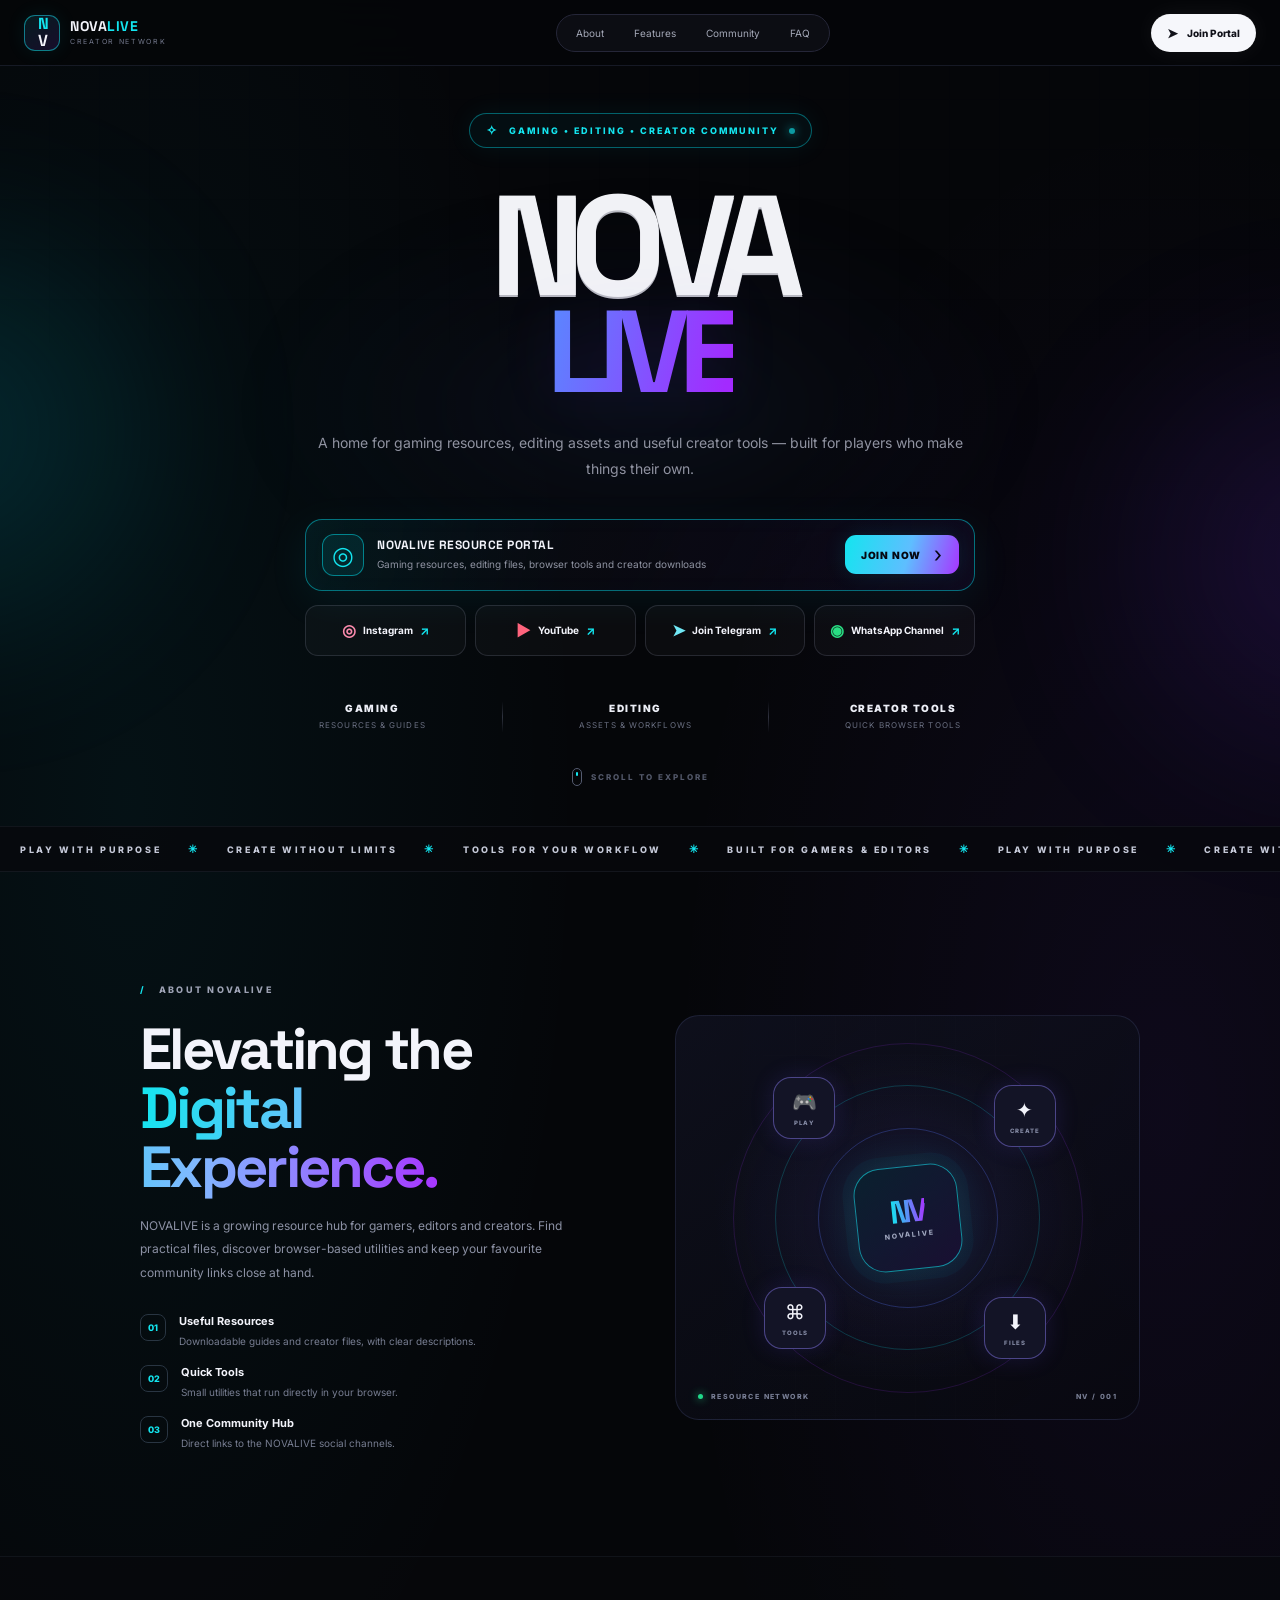
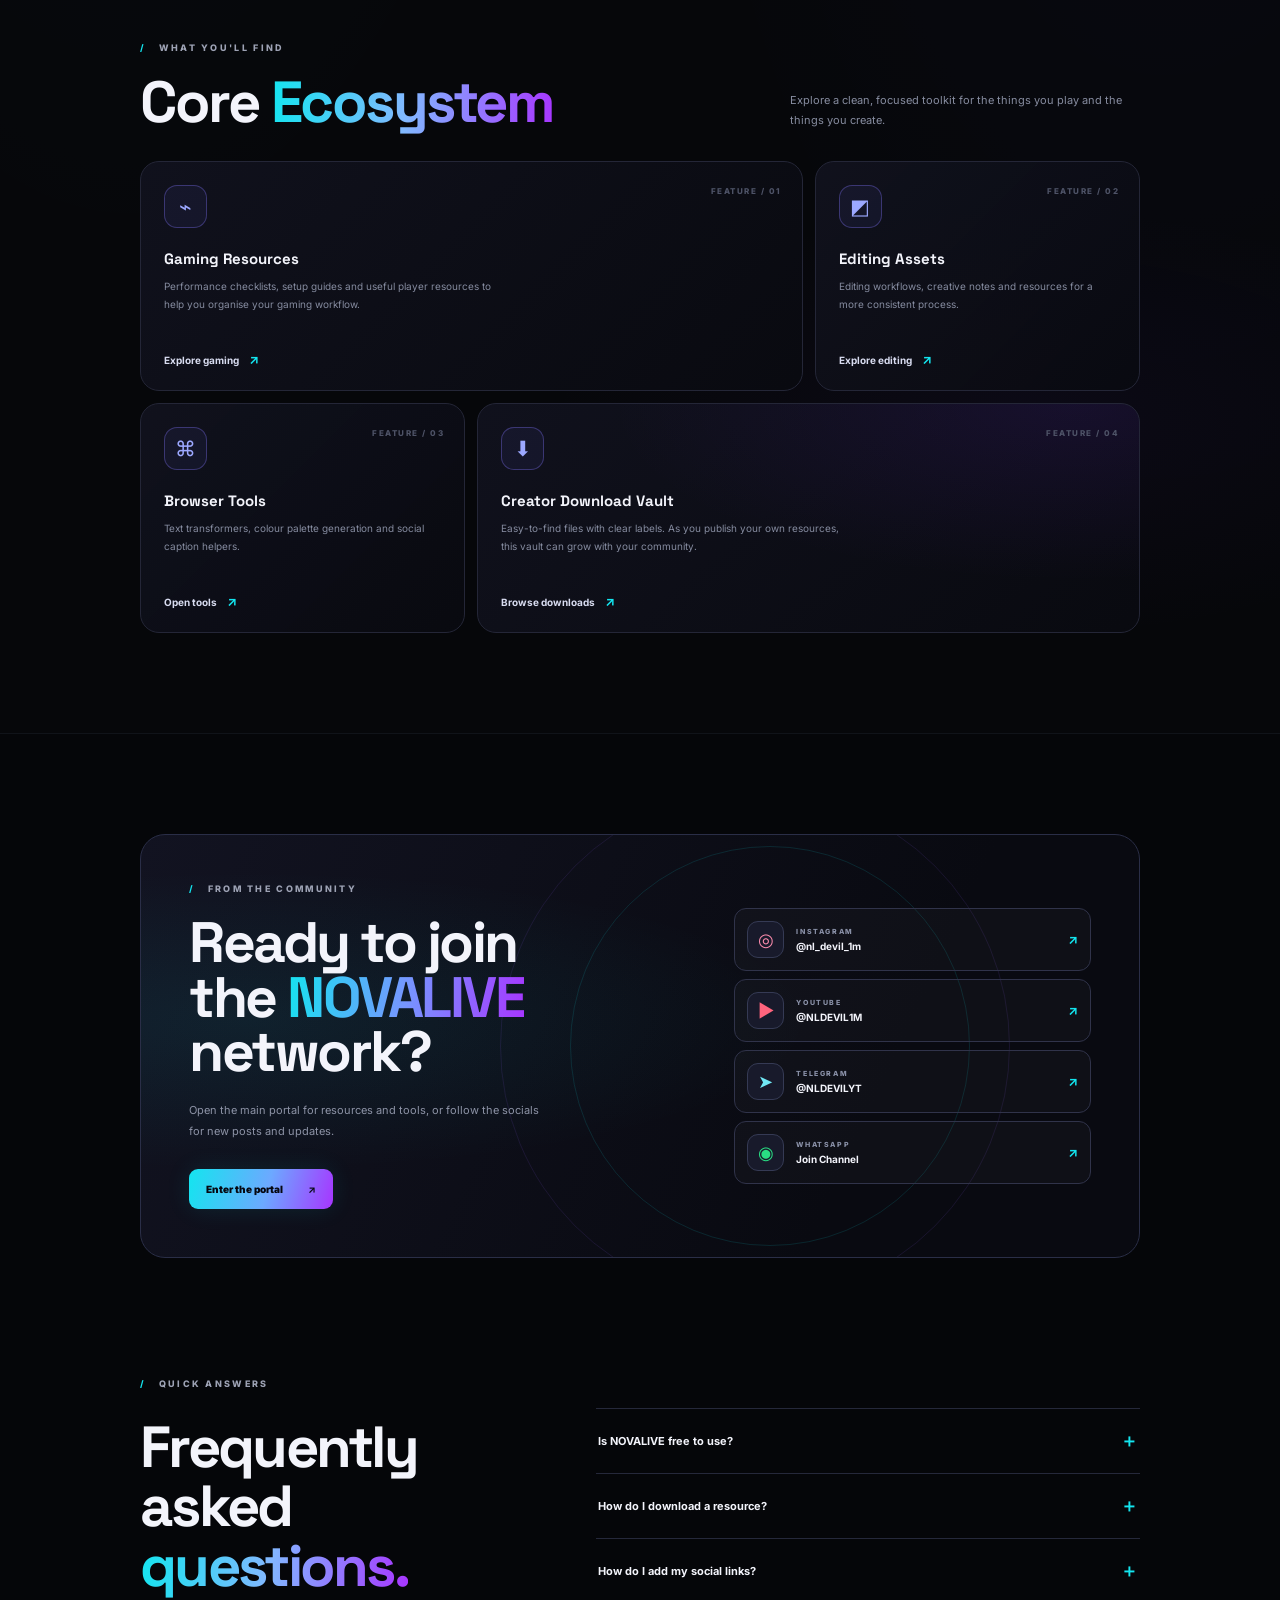
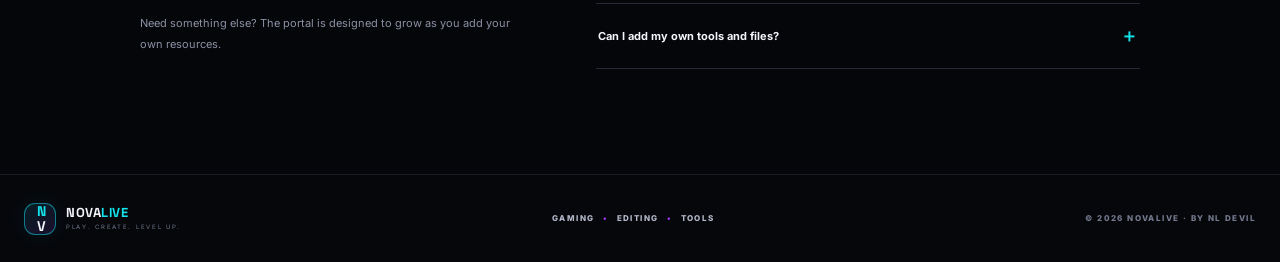
==== commit 1f170768: "Add files via upload" ====
--- a/index.html
+++ b/index.html
@@ -13,6 +13,7 @@
 <body class="landing-page">
   <div class="landing-glow glow-left" aria-hidden="true"></div>
   <div class="landing-glow glow-right" aria-hidden="true"></div>
+  <div class="cursor-glow" aria-hidden="true"></div>
 
   <header class="landing-header">
     <a class="header-brand" href="index.html" aria-label="NOVALIVE home">
@@ -44,8 +45,8 @@
       <div class="landing-socials" aria-label="Social media links">
         <a class="social-cta instagram" href="https://www.instagram.com/nl_devil_1m/" target="_blank" rel="noopener noreferrer"><span class="social-glyph">◎</span><span>Instagram</span><span class="external-mark">↗</span></a>
         <a class="social-cta youtube" href="https://www.youtube.com/@NLDEVIL1M" target="_blank" rel="noopener noreferrer"><span class="social-glyph">▶</span><span>YouTube</span><span class="external-mark">↗</span></a>
-        <button class="social-cta telegram social-placeholder" type="button" data-platform="Telegram"><span class="social-glyph">➤</span><span>Join Telegram</span><span class="external-mark">↗</span></button>
-        <button class="social-cta whatsapp social-placeholder" type="button" data-platform="WhatsApp Channel"><span class="social-glyph">◉</span><span>WhatsApp Channel</span><span class="external-mark">↗</span></button>
+        <a class="social-cta telegram" href="https://t.me/NLDEVILYT" target="_blank" rel="noopener noreferrer"><span class="social-glyph">➤</span><span>Join Telegram</span><span class="external-mark">↗</span></a>
+        <a class="social-cta whatsapp" href="https://whatsapp.com/channel/0029VbDeqkmLo4hifYfKWw1j" target="_blank" rel="noopener noreferrer"><span class="social-glyph">◉</span><span>WhatsApp Channel</span><span class="external-mark">↗</span></a>
       </div>
 
       <div class="hero-pillars" aria-label="Explore NOVALIVE categories">
@@ -99,8 +100,8 @@
         <div class="community-links" aria-label="Community channels">
           <a class="community-link" href="https://www.instagram.com/nl_devil_1m/" target="_blank" rel="noopener noreferrer"><span class="community-symbol insta-symbol">◎</span><span><small>INSTAGRAM</small><strong>@nl_devil_1m</strong></span><b>↗</b></a>
           <a class="community-link" href="https://www.youtube.com/@NLDEVIL1M" target="_blank" rel="noopener noreferrer"><span class="community-symbol yt-symbol">▶</span><span><small>YOUTUBE</small><strong>@NLDEVIL1M</strong></span><b>↗</b></a>
-          <button class="community-link social-placeholder" data-platform="Telegram" type="button"><span class="community-symbol tg-symbol">➤</span><span><small>TELEGRAM</small><strong>Add channel link</strong></span><b>＋</b></button>
-          <button class="community-link social-placeholder" data-platform="WhatsApp Channel" type="button"><span class="community-symbol wa-symbol">◉</span><span><small>WHATSAPP</small><strong>Add channel link</strong></span><b>＋</b></button>
+          <a class="community-link" href="https://t.me/NLDEVILYT" target="_blank" rel="noopener noreferrer"><span class="community-symbol tg-symbol">➤</span><span><small>TELEGRAM</small><strong>@NLDEVILYT</strong></span><b>↗</b></a>
+          <a class="community-link" href="https://whatsapp.com/channel/0029VbDeqkmLo4hifYfKWw1j" target="_blank" rel="noopener noreferrer"><span class="community-symbol wa-symbol">◉</span><span><small>WHATSAPP</small><strong>Join Channel</strong></span><b>↗</b></a>
         </div>
       </div>
     </section>
@@ -110,7 +111,7 @@
       <div class="faq-layout"><div><h2>Frequently asked<br><span>questions.</span></h2><p>Need something else? The portal is designed to grow as you add your own resources.</p></div><div class="faq-list">
         <details><summary>Is NOVALIVE free to use?<span>＋</span></summary><p>Yes. The site is a static website hosted on GitHub Pages, and the included browser tools run on your device. Some external downloads or services may have their own terms.</p></details>
         <details><summary>How do I download a resource?<span>＋</span></summary><p>Open the portal, find a resource card and click its download link. At the moment, the sample files are simple text guides; your own files and links can be added later.</p></details>
-        <details><summary>How do I add my social links?<span>＋</span></summary><p>Instagram and YouTube are already connected. Send the real Telegram and WhatsApp channel URLs so those two buttons can open the right destinations.</p></details>
+        <details><summary>How do I add my social links?<span>＋</span></summary><p>Instagram, YouTube, Telegram and WhatsApp are connected. Click any social card to open the corresponding profile or channel.</p></details>
         <details><summary>Can I add my own tools and files?<span>＋</span></summary><p>Yes. You can upload static files to the repository and update the resource cards. A web-based admin upload dashboard would need a separate backend or storage service.</p></details>
       </div></div>
     </section>
--- a/landing.css
+++ b/landing.css
@@ -1,6 +1,6 @@
 @import url('https://fonts.googleapis.com/css2?family=Inter:wght@400;500;600;700;800;900&family=Space+Grotesk:wght@400;500;600;700&display=swap');
 :root{--bg:#050609;--panel:#0c0d14;--line:#252638;--white:#f3f4fb;--muted:#8d909f;--faint:#646879;--cyan:#13e5ef;--blue:#5e8bff;--purple:#a735ff;--green:#20d88a;--body:Inter,'Segoe UI',Arial,sans-serif;--display:'Space Grotesk',Inter,Arial,sans-serif;--max:1000px}
-*{box-sizing:border-box}html{scroll-behavior:smooth;scroll-padding-top:82px}body{margin:0;min-height:100vh;background:radial-gradient(ellipse at 10% 23%,rgba(0,213,232,.055),transparent 28%),radial-gradient(ellipse at 91% 32%,rgba(130,53,255,.07),transparent 30%),#050609;color:var(--white);font-family:var(--body);overflow-x:hidden}body:before{content:"";position:fixed;inset:0;z-index:-2;pointer-events:none;opacity:.17;background:linear-gradient(transparent 49px,rgba(121,138,178,.08) 50px),linear-gradient(90deg,transparent 49px,rgba(121,138,178,.08) 50px);background-size:50px 50px;mask-image:linear-gradient(to bottom,black,transparent 85%)}a{color:inherit;text-decoration:none}button{font:inherit;color:inherit;cursor:pointer}.section-wrap{width:min(var(--max),calc(100% - 48px));margin-inline:auto}.landing-glow{position:fixed;z-index:-1;width:360px;height:360px;border-radius:50%;filter:blur(100px);opacity:.14;pointer-events:none}.glow-left{left:-230px;top:28%;background:#00d9ed}.glow-right{right:-230px;top:42%;background:#7b30ff}
+*{box-sizing:border-box}html{scroll-behavior:smooth;scroll-padding-top:82px}body{margin:0;min-height:100vh;background:radial-gradient(ellipse at 10% 23%,rgba(0,213,232,.055),transparent 28%),radial-gradient(ellipse at 91% 32%,rgba(130,53,255,.07),transparent 30%),#050609;color:var(--white);font-family:var(--body);overflow-x:hidden}body:before{content:"";position:fixed;inset:0;z-index:-2;pointer-events:none;opacity:.17;background:linear-gradient(transparent 49px,rgba(121,138,178,.08) 50px),linear-gradient(90deg,transparent 49px,rgba(121,138,178,.08) 50px);background-size:50px 50px;mask-image:linear-gradient(to bottom,black,transparent 85%)}a{color:inherit;text-decoration:none}button{font:inherit;color:inherit;cursor:pointer}.section-wrap{width:min(var(--max),calc(100% - 48px));margin-inline:auto}.landing-glow{position:fixed;z-index:-1;width:360px;height:360px;border-radius:50%;filter:blur(100px);opacity:.14;pointer-events:none}.glow-left{left:-230px;top:28%;background:#00d9ed}.glow-right{right:-230px;top:42%;background:#7b30ff}.cursor-glow{position:fixed;left:0;top:0;width:560px;height:560px;z-index:-1;pointer-events:none;opacity:0;transform:translate3d(var(--cursor-x,50vw),var(--cursor-y,40vh),0) translate(-50%,-50%);transition:transform .075s ease-out,opacity .22s ease-out;background:radial-gradient(circle,rgba(19,229,239,.15) 0%,rgba(94,139,255,.09) 24%,rgba(167,53,255,.075) 43%,transparent 70%);filter:blur(8px);will-change:transform}.landing-page.cursor-glow-active .cursor-glow{opacity:.95}@media(prefers-reduced-motion:reduce){.cursor-glow{transition:opacity .2s ease-out}}
 .landing-header{height:66px;padding:0 max(24px,calc((100% - 1440px)/2));display:flex;align-items:center;gap:26px;position:sticky;top:0;z-index:25;background:rgba(5,6,9,.86);backdrop-filter:blur(18px);border-bottom:1px solid rgba(130,143,198,.15)}.header-brand,.footer-brand{display:flex;align-items:center;gap:10px;min-width:210px}.brand-emblem{width:36px;height:36px;display:grid;place-items:center;border:1px solid rgba(19,229,239,.5);border-radius:11px;background:linear-gradient(145deg,rgba(19,229,239,.1),rgba(151,57,255,.14));color:var(--cyan);font:800 16px/1 var(--display);letter-spacing:-2px;box-shadow:0 0 20px rgba(19,229,239,.08)}.brand-emblem span{color:#f4f5fb}.header-wordmark{font:900 14px/1 var(--display);letter-spacing:.55px}.header-wordmark>span{color:var(--cyan)}.header-wordmark small{display:block;margin-top:5px;color:#73798c;font:7px/1.1 var(--body);letter-spacing:1.7px}.landing-nav{display:flex;align-items:center;justify-content:center;gap:0;margin:auto;padding:4px;border:1px solid #252638;background:rgba(14,15,23,.82);border-radius:999px}.landing-nav .nav-link{font-size:10px;color:#a3a7b6;padding:8px 15px;border-radius:999px;transition:.2s}.landing-nav .nav-link:hover,.landing-nav .nav-link:focus-visible{background:rgba(255,255,255,.06);color:#fff}.top-portal{display:flex;align-items:center;gap:9px;background:#f6f7fb;color:#101119;border-radius:999px;padding:11px 16px;font-size:10px;font-weight:800;white-space:nowrap;box-shadow:0 0 25px rgba(255,255,255,.06);transition:transform .2s}.top-portal:hover{transform:translateY(-2px)}.top-portal span{font-size:13px}.menu-toggle{display:none}
 .landing-hero{position:relative;isolation:isolate;display:flex;align-items:center;flex-direction:column;text-align:center;padding:47px 20px 28px;min-height:760px}.landing-hero:before{content:"";position:absolute;z-index:-1;width:min(760px,96vw);height:410px;top:135px;left:50%;transform:translateX(-50%);background:radial-gradient(ellipse,rgba(28,53,93,.2),rgba(18,24,57,.12) 40%,transparent 72%);filter:blur(20px);pointer-events:none}.landing-status{display:inline-flex;align-items:center;gap:10px;border:1px solid rgba(0,226,239,.4);background:rgba(0,211,226,.045);color:var(--cyan);border-radius:999px;padding:10px 16px;font:800 9px/1 var(--body);letter-spacing:2px;box-shadow:0 0 27px rgba(0,217,232,.07)}.status-spark{font-size:13px}.landing-status i{width:6px;height:6px;display:inline-block;border-radius:50%;background:var(--cyan);box-shadow:0 0 10px var(--cyan);opacity:.65}.landing-title{display:flex;flex-direction:column;align-items:center;gap:7px;margin:43px 0 0;font:900 clamp(82px,12vw,142px)/.77 var(--display);letter-spacing:-.105em;text-transform:uppercase}.landing-title span{color:#f1f2f6;text-shadow:0 2px 0 #b7b8c1}.landing-title strong{font-size:.82em;font-weight:900;letter-spacing:-.095em;background:linear-gradient(105deg,#5c84ff 5%,#a32aff 95%);color:transparent;background-clip:text;-webkit-background-clip:text;filter:drop-shadow(0 0 25px rgba(117,58,255,.1))}.landing-description{max-width:650px;margin:33px auto 0;color:#9093a1;font-size:14px;line-height:1.85}.portal-callout{width:min(670px,100%);display:flex;align-items:center;gap:13px;text-align:left;margin-top:37px;padding:14px 15px 14px 16px;border:1px solid rgba(0,220,234,.47);border-radius:17px;background:linear-gradient(110deg,rgba(0,225,235,.065),rgba(9,10,17,.97) 42%,rgba(134,49,255,.06));box-shadow:0 10px 40px rgba(0,206,227,.075),inset 0 0 25px rgba(0,190,220,.025);transition:border-color .2s,transform .2s,box-shadow .2s}.portal-callout:hover{transform:translateY(-2px);border-color:rgba(0,244,255,.8);box-shadow:0 12px 45px rgba(0,206,227,.13)}.callout-icon{flex:0 0 42px;width:42px;height:42px;display:grid;place-items:center;border:1px solid rgba(0,226,239,.5);background:rgba(0,222,237,.08);border-radius:12px;color:var(--cyan);font-size:25px}.callout-copy{display:flex;flex:1;min-width:0;flex-direction:column;gap:5px}.callout-copy strong{font:800 12px/1.2 var(--display);letter-spacing:.5px}.callout-copy small{color:#8f93a2;font-size:10px;line-height:1.5}.join-now{flex:0 0 auto;display:flex;align-items:center;gap:13px;border-radius:11px;padding:12px 16px;background:linear-gradient(105deg,var(--cyan),#5ebeff 55%,var(--purple));color:#060811;font-size:10px;font-weight:900;letter-spacing:.8px;box-shadow:0 0 22px rgba(0,221,236,.12)}.join-now b{font:400 22px/.7 var(--body)}
 .landing-socials{width:min(670px,100%);display:grid;grid-template-columns:repeat(4,minmax(0,1fr));gap:9px;margin-top:14px}.social-cta{min-height:51px;display:flex;align-items:center;justify-content:center;gap:7px;padding:10px 10px;border:1px solid rgba(160,166,191,.18);border-radius:13px;background:rgba(255,255,255,.026);font-size:10px;font-weight:700;white-space:nowrap;transition:transform .18s,border-color .18s,background .18s;text-align:left}.social-cta:hover{transform:translateY(-2px);border-color:rgba(20,230,242,.48);background:rgba(20,230,242,.055)}.social-glyph{font-size:16px}.external-mark{color:var(--cyan);font-size:12px}.instagram .social-glyph{color:#fb8bad}.youtube .social-glyph{color:#ff647d}.telegram .social-glyph{color:#71e8f5}.whatsapp .social-glyph{color:#29dd83}.hero-pillars{width:min(670px,100%);display:flex;align-items:center;justify-content:space-between;gap:12px;margin-top:45px;padding:0 14px}.hero-pillars>div{display:flex;flex-direction:column;gap:7px;min-width:0}.hero-pillars strong{font:900 10px/1.1 var(--body);letter-spacing:1.5px;color:#eceef6}.hero-pillars small{font:8px/1.2 var(--body);letter-spacing:1.1px;color:#696e80;text-transform:uppercase}.pillar-separator{height:32px;width:1px;background:linear-gradient(transparent,rgba(156,162,197,.28),transparent)}.scroll-cue{display:flex;align-items:center;gap:9px;margin-top:35px;color:#53586a;font:800 8px/1 var(--body);letter-spacing:2px}.scroll-cue span{height:18px;width:10px;border:1px solid #555b70;border-radius:8px;position:relative}.scroll-cue span:after{content:"";position:absolute;left:3px;top:3px;width:2px;height:4px;background:var(--cyan);border-radius:2px;animation:scrollDot 1.3s infinite}@keyframes scrollDot{0%{opacity:0;transform:translateY(0)}30%{opacity:1}100%{opacity:0;transform:translateY(6px)}}
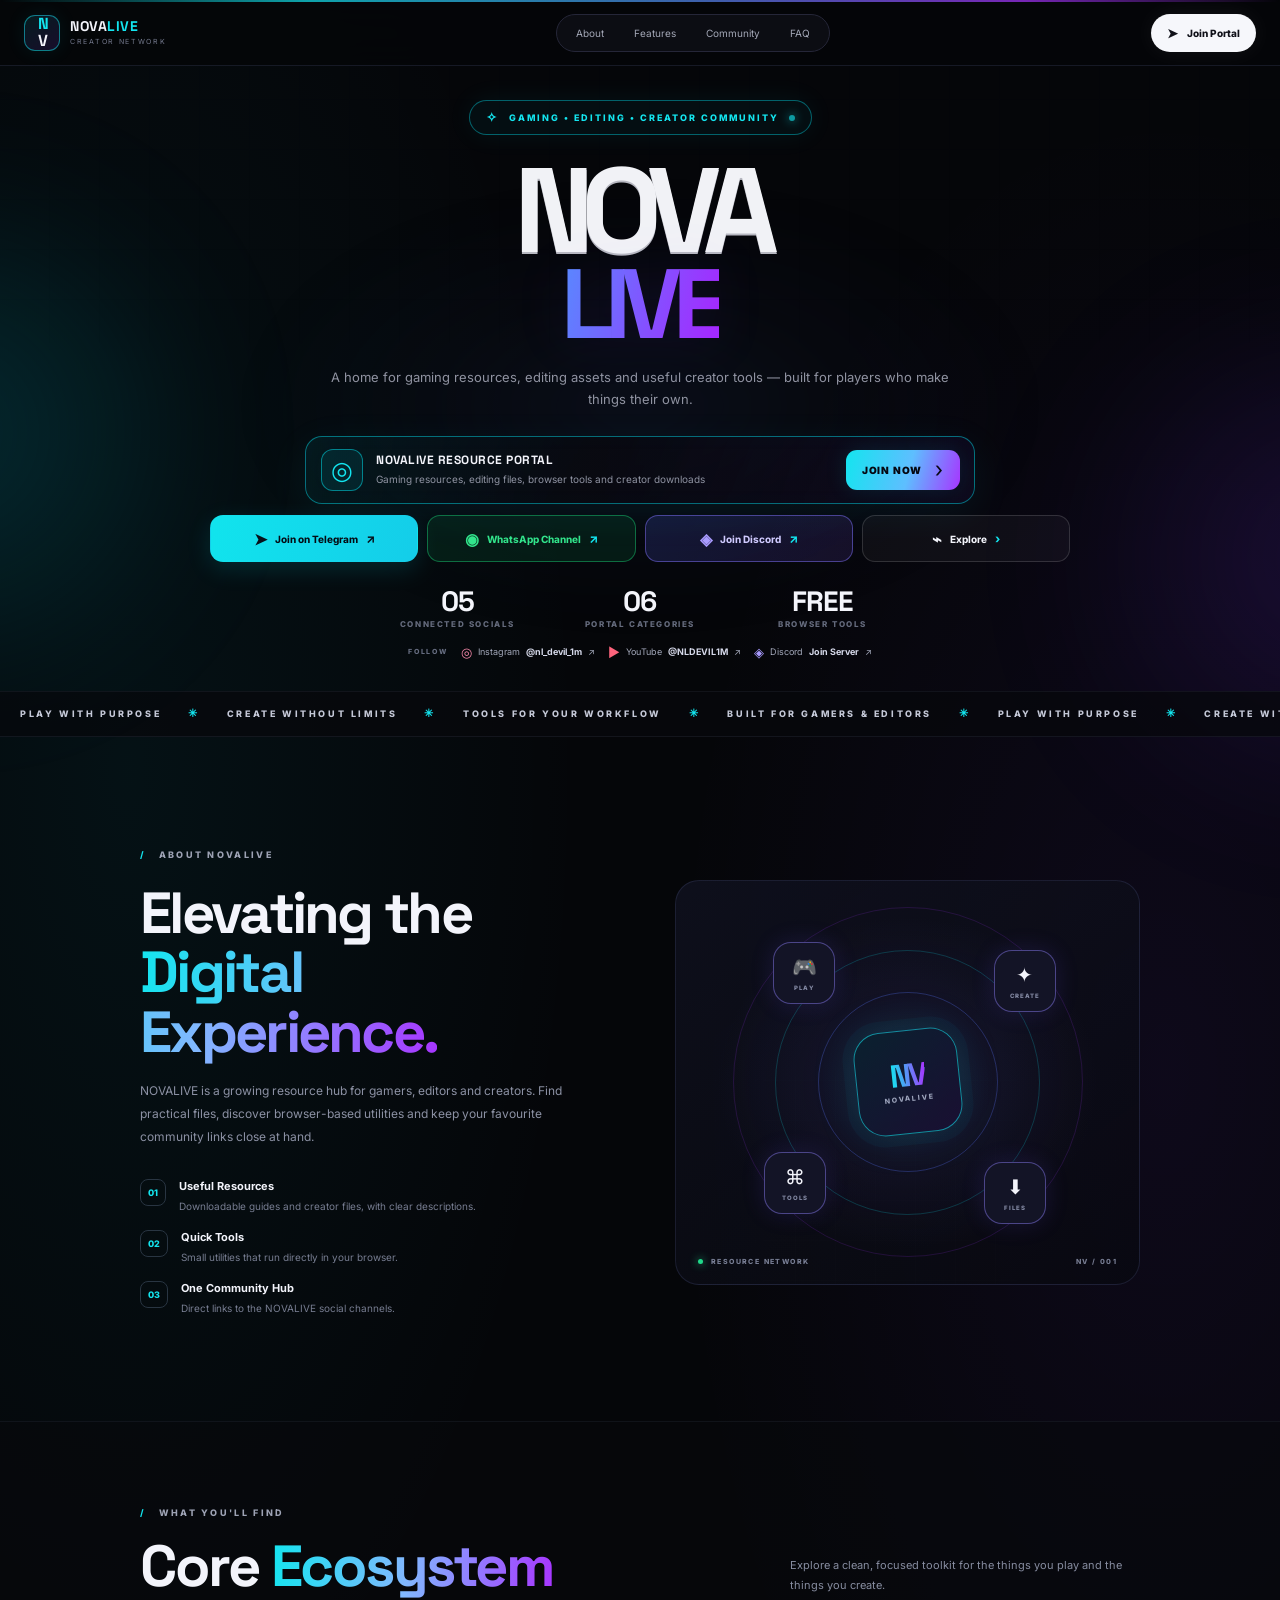
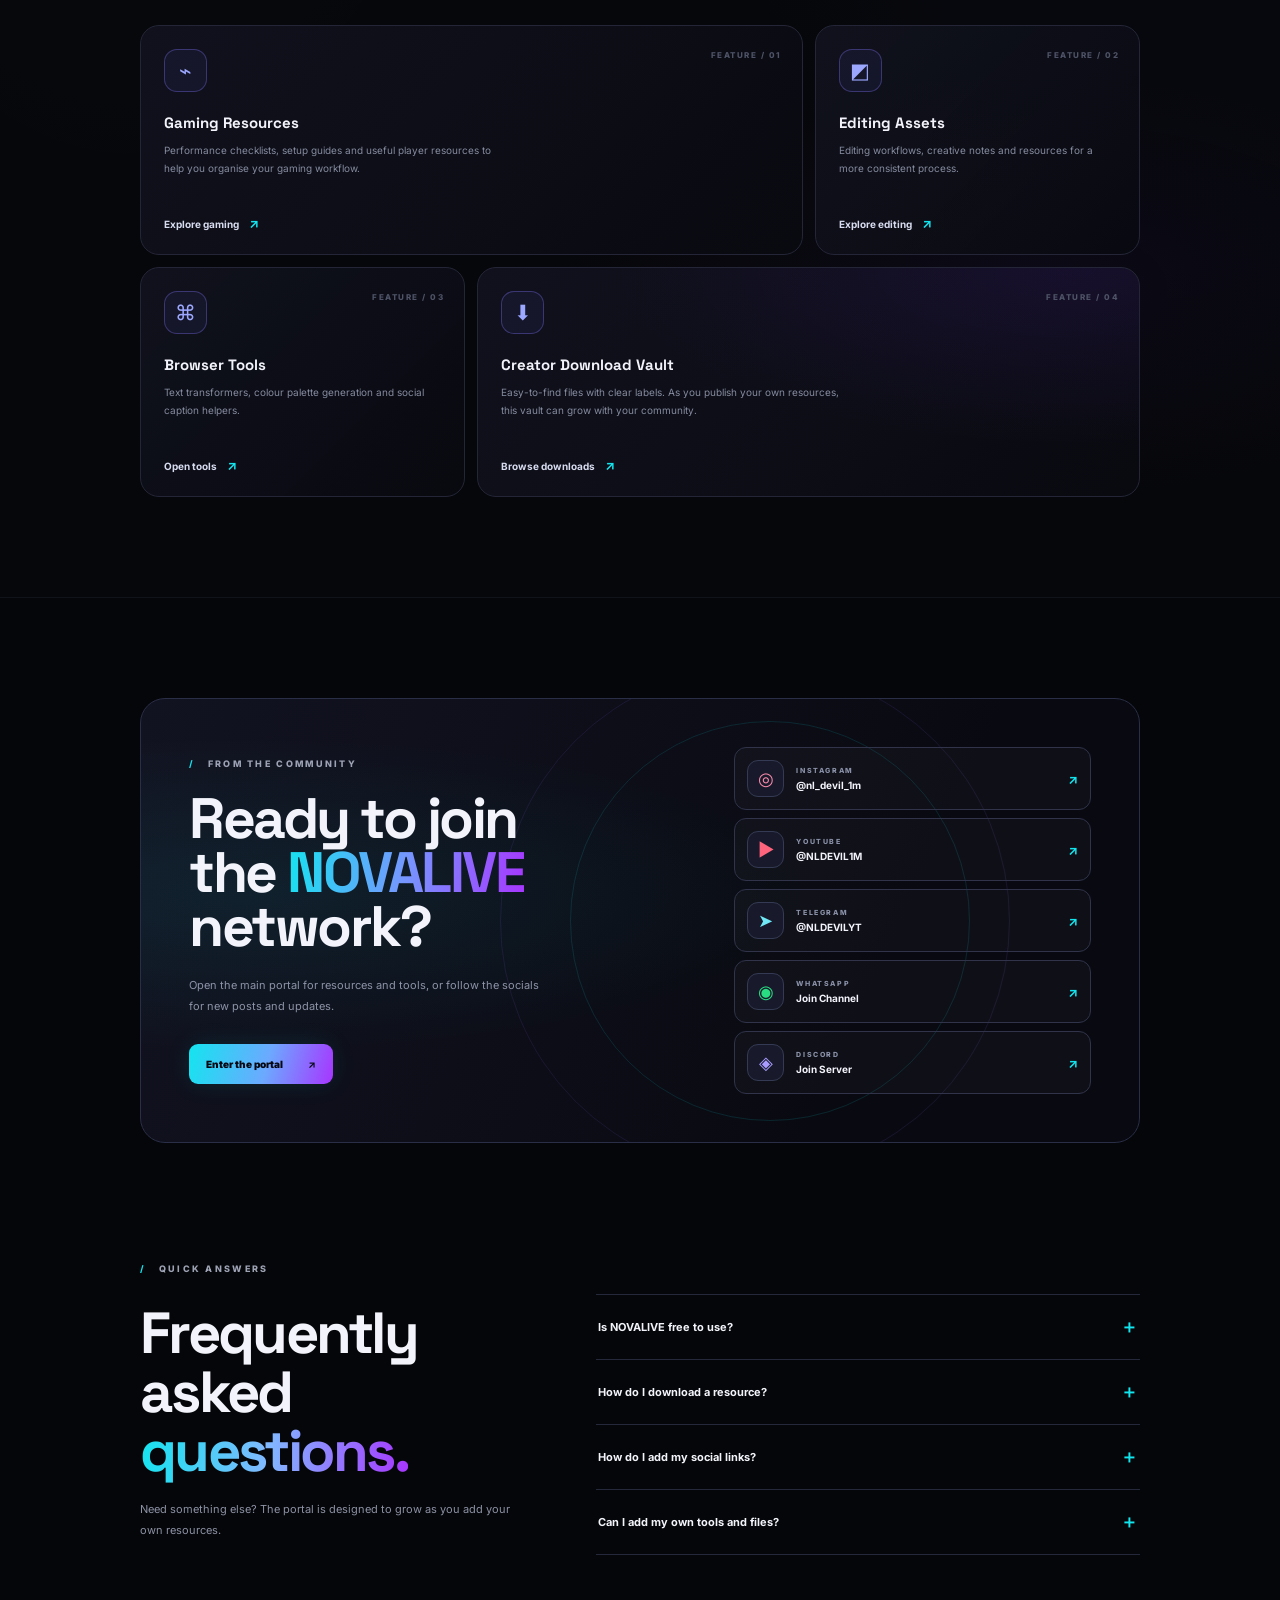
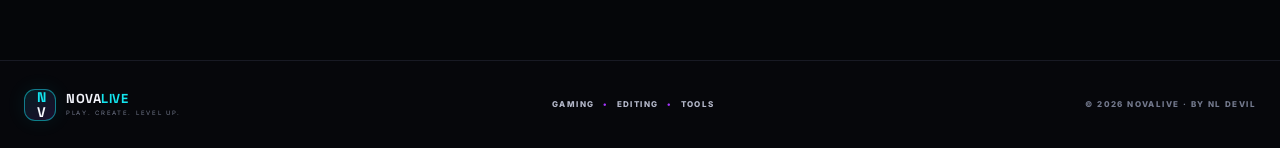
==== commit 1a14ed9e: "Add files via upload" ====
--- a/index.html
+++ b/index.html
@@ -42,21 +42,24 @@
         <span class="join-now">JOIN NOW <b aria-hidden="true">›</b></span>
       </a>
 
-      <div class="landing-socials" aria-label="Social media links">
-        <a class="social-cta instagram" href="https://www.instagram.com/nl_devil_1m/" target="_blank" rel="noopener noreferrer"><span class="social-glyph">◎</span><span>Instagram</span><span class="external-mark">↗</span></a>
-        <a class="social-cta youtube" href="https://www.youtube.com/@NLDEVIL1M" target="_blank" rel="noopener noreferrer"><span class="social-glyph">▶</span><span>YouTube</span><span class="external-mark">↗</span></a>
-        <a class="social-cta telegram" href="https://t.me/NLDEVILYT" target="_blank" rel="noopener noreferrer"><span class="social-glyph">➤</span><span>Join Telegram</span><span class="external-mark">↗</span></a>
+      <div class="landing-socials" aria-label="Main community links">
+        <a class="social-cta telegram" href="https://t.me/NLDEVILYT" target="_blank" rel="noopener noreferrer"><span class="social-glyph">➤</span><span>Join on Telegram</span><span class="external-mark">↗</span></a>
         <a class="social-cta whatsapp" href="https://whatsapp.com/channel/0029VbDeqkmLo4hifYfKWw1j" target="_blank" rel="noopener noreferrer"><span class="social-glyph">◉</span><span>WhatsApp Channel</span><span class="external-mark">↗</span></a>
+        <a class="social-cta discord" href="https://discord.gg/dGhGznEvpx" target="_blank" rel="noopener noreferrer"><span class="social-glyph">◈</span><span>Join Discord</span><span class="external-mark">↗</span></a>
+        <a class="social-cta explore" href="#features"><span class="social-glyph">⌁</span><span>Explore</span><span class="external-mark">›</span></a>
       </div>
 
-      <div class="hero-pillars" aria-label="Explore NOVALIVE categories">
-        <div><strong>GAMING</strong><small>Resources & guides</small></div>
-        <span class="pillar-separator" aria-hidden="true"></span>
-        <div><strong>EDITING</strong><small>Assets & workflows</small></div>
-        <span class="pillar-separator" aria-hidden="true"></span>
-        <div><strong>CREATOR TOOLS</strong><small>Quick browser tools</small></div>
+      <div class="hero-stats" aria-label="NOVALIVE at a glance">
+        <div><strong>05</strong><small>CONNECTED SOCIALS</small></div>
+        <div><strong>06</strong><small>PORTAL CATEGORIES</small></div>
+        <div><strong>FREE</strong><small>BROWSER TOOLS</small></div>
       </div>
-      <a class="scroll-cue" href="#about" aria-label="Scroll to About"><span></span> SCROLL TO EXPLORE</a>
+      <div class="secondary-socials" aria-label="More NOVALIVE social links">
+        <span>FOLLOW</span>
+        <a class="mini-social instagram" href="https://www.instagram.com/nl_devil_1m/" target="_blank" rel="noopener noreferrer"><span>◎</span> Instagram <strong>@nl_devil_1m</strong> ↗</a>
+        <a class="mini-social youtube" href="https://www.youtube.com/@NLDEVIL1M" target="_blank" rel="noopener noreferrer"><span>▶</span> YouTube <strong>@NLDEVIL1M</strong> ↗</a>
+        <a class="mini-social discord-mini" href="https://discord.gg/dGhGznEvpx" target="_blank" rel="noopener noreferrer"><span>◈</span> Discord <strong>Join Server</strong> ↗</a>
+      </div>
     </section>
 
     <div class="ticker" aria-label="NOVALIVE focus areas"><div class="ticker-track"><span>PLAY WITH PURPOSE</span><b>✳</b><span>CREATE WITHOUT LIMITS</span><b>✳</b><span>TOOLS FOR YOUR WORKFLOW</span><b>✳</b><span>BUILT FOR GAMERS & EDITORS</span><b>✳</b><span>PLAY WITH PURPOSE</span><b>✳</b><span>CREATE WITHOUT LIMITS</span><b>✳</b></div></div>
@@ -102,6 +105,7 @@
           <a class="community-link" href="https://www.youtube.com/@NLDEVIL1M" target="_blank" rel="noopener noreferrer"><span class="community-symbol yt-symbol">▶</span><span><small>YOUTUBE</small><strong>@NLDEVIL1M</strong></span><b>↗</b></a>
           <a class="community-link" href="https://t.me/NLDEVILYT" target="_blank" rel="noopener noreferrer"><span class="community-symbol tg-symbol">➤</span><span><small>TELEGRAM</small><strong>@NLDEVILYT</strong></span><b>↗</b></a>
           <a class="community-link" href="https://whatsapp.com/channel/0029VbDeqkmLo4hifYfKWw1j" target="_blank" rel="noopener noreferrer"><span class="community-symbol wa-symbol">◉</span><span><small>WHATSAPP</small><strong>Join Channel</strong></span><b>↗</b></a>
+          <a class="community-link" href="https://discord.gg/dGhGznEvpx" target="_blank" rel="noopener noreferrer"><span class="community-symbol discord-symbol">◈</span><span><small>DISCORD</small><strong>Join Server</strong></span><b>↗</b></a>
         </div>
       </div>
     </section>
@@ -111,7 +115,7 @@
       <div class="faq-layout"><div><h2>Frequently asked<br><span>questions.</span></h2><p>Need something else? The portal is designed to grow as you add your own resources.</p></div><div class="faq-list">
         <details><summary>Is NOVALIVE free to use?<span>＋</span></summary><p>Yes. The site is a static website hosted on GitHub Pages, and the included browser tools run on your device. Some external downloads or services may have their own terms.</p></details>
         <details><summary>How do I download a resource?<span>＋</span></summary><p>Open the portal, find a resource card and click its download link. At the moment, the sample files are simple text guides; your own files and links can be added later.</p></details>
-        <details><summary>How do I add my social links?<span>＋</span></summary><p>Instagram, YouTube, Telegram and WhatsApp are connected. Click any social card to open the corresponding profile or channel.</p></details>
+        <details><summary>How do I add my social links?<span>＋</span></summary><p>Instagram, YouTube, Telegram, WhatsApp and Discord are connected. Click any social card to open the corresponding profile or channel.</p></details>
         <details><summary>Can I add my own tools and files?<span>＋</span></summary><p>Yes. You can upload static files to the repository and update the resource cards. A web-based admin upload dashboard would need a separate backend or storage service.</p></details>
       </div></div>
     </section>
--- a/landing.css
+++ b/landing.css
@@ -1,16 +1,17 @@
 @import url('https://fonts.googleapis.com/css2?family=Inter:wght@400;500;600;700;800;900&family=Space+Grotesk:wght@400;500;600;700&display=swap');
 :root{--bg:#050609;--panel:#0c0d14;--line:#252638;--white:#f3f4fb;--muted:#8d909f;--faint:#646879;--cyan:#13e5ef;--blue:#5e8bff;--purple:#a735ff;--green:#20d88a;--body:Inter,'Segoe UI',Arial,sans-serif;--display:'Space Grotesk',Inter,Arial,sans-serif;--max:1000px}
-*{box-sizing:border-box}html{scroll-behavior:smooth;scroll-padding-top:82px}body{margin:0;min-height:100vh;background:radial-gradient(ellipse at 10% 23%,rgba(0,213,232,.055),transparent 28%),radial-gradient(ellipse at 91% 32%,rgba(130,53,255,.07),transparent 30%),#050609;color:var(--white);font-family:var(--body);overflow-x:hidden}body:before{content:"";position:fixed;inset:0;z-index:-2;pointer-events:none;opacity:.17;background:linear-gradient(transparent 49px,rgba(121,138,178,.08) 50px),linear-gradient(90deg,transparent 49px,rgba(121,138,178,.08) 50px);background-size:50px 50px;mask-image:linear-gradient(to bottom,black,transparent 85%)}a{color:inherit;text-decoration:none}button{font:inherit;color:inherit;cursor:pointer}.section-wrap{width:min(var(--max),calc(100% - 48px));margin-inline:auto}.landing-glow{position:fixed;z-index:-1;width:360px;height:360px;border-radius:50%;filter:blur(100px);opacity:.14;pointer-events:none}.glow-left{left:-230px;top:28%;background:#00d9ed}.glow-right{right:-230px;top:42%;background:#7b30ff}.cursor-glow{position:fixed;left:0;top:0;width:560px;height:560px;z-index:-1;pointer-events:none;opacity:0;transform:translate3d(var(--cursor-x,50vw),var(--cursor-y,40vh),0) translate(-50%,-50%);transition:transform .075s ease-out,opacity .22s ease-out;background:radial-gradient(circle,rgba(19,229,239,.15) 0%,rgba(94,139,255,.09) 24%,rgba(167,53,255,.075) 43%,transparent 70%);filter:blur(8px);will-change:transform}.landing-page.cursor-glow-active .cursor-glow{opacity:.95}@media(prefers-reduced-motion:reduce){.cursor-glow{transition:opacity .2s ease-out}}
+*{box-sizing:border-box}html{scroll-behavior:smooth;scroll-padding-top:82px}body{margin:0;min-height:100vh;isolation:isolate;background:radial-gradient(ellipse at 10% 23%,rgba(0,213,232,.055),transparent 28%),radial-gradient(ellipse at 91% 32%,rgba(130,53,255,.07),transparent 30%),#050609;color:var(--white);font-family:var(--body);overflow-x:hidden}body:before{content:"";position:fixed;inset:0;z-index:-2;pointer-events:none;opacity:.17;background:linear-gradient(transparent 49px,rgba(121,138,178,.08) 50px),linear-gradient(90deg,transparent 49px,rgba(121,138,178,.08) 50px);background-size:50px 50px;mask-image:linear-gradient(to bottom,black,transparent 85%)}a{color:inherit;text-decoration:none}button{font:inherit;color:inherit;cursor:pointer}.section-wrap{width:min(var(--max),calc(100% - 48px));margin-inline:auto}.landing-glow{position:fixed;z-index:-1;width:360px;height:360px;border-radius:50%;filter:blur(100px);opacity:.14;pointer-events:none}.glow-left{left:-230px;top:28%;background:#00d9ed}.glow-right{right:-230px;top:42%;background:#7b30ff}.cursor-glow{position:fixed;left:0;top:0;width:560px;height:560px;z-index:2;pointer-events:none;opacity:0;transform:translate3d(var(--cursor-x,50vw),var(--cursor-y,40vh),0) translate(-50%,-50%);transition:transform .075s ease-out,opacity .22s ease-out;background:radial-gradient(circle,rgba(19,229,239,.21) 0%,rgba(94,139,255,.13) 26%,rgba(167,53,255,.11) 46%,transparent 72%);filter:blur(8px);will-change:transform}.landing-page.cursor-glow-active .cursor-glow{opacity:.82}@media(prefers-reduced-motion:reduce){.cursor-glow{transition:opacity .2s ease-out}}
+.landing-page>main,.landing-page>.landing-footer{position:relative;z-index:1}.landing-page>.landing-header{z-index:25}.landing-page:after{content:"";position:fixed;left:0;right:0;top:0;height:2px;z-index:40;pointer-events:none;background:linear-gradient(90deg,transparent 0%,rgba(19,229,239,.9) 24%,rgba(94,139,255,.85) 56%,rgba(167,53,255,.9) 80%,transparent 100%);opacity:.78}
 .landing-header{height:66px;padding:0 max(24px,calc((100% - 1440px)/2));display:flex;align-items:center;gap:26px;position:sticky;top:0;z-index:25;background:rgba(5,6,9,.86);backdrop-filter:blur(18px);border-bottom:1px solid rgba(130,143,198,.15)}.header-brand,.footer-brand{display:flex;align-items:center;gap:10px;min-width:210px}.brand-emblem{width:36px;height:36px;display:grid;place-items:center;border:1px solid rgba(19,229,239,.5);border-radius:11px;background:linear-gradient(145deg,rgba(19,229,239,.1),rgba(151,57,255,.14));color:var(--cyan);font:800 16px/1 var(--display);letter-spacing:-2px;box-shadow:0 0 20px rgba(19,229,239,.08)}.brand-emblem span{color:#f4f5fb}.header-wordmark{font:900 14px/1 var(--display);letter-spacing:.55px}.header-wordmark>span{color:var(--cyan)}.header-wordmark small{display:block;margin-top:5px;color:#73798c;font:7px/1.1 var(--body);letter-spacing:1.7px}.landing-nav{display:flex;align-items:center;justify-content:center;gap:0;margin:auto;padding:4px;border:1px solid #252638;background:rgba(14,15,23,.82);border-radius:999px}.landing-nav .nav-link{font-size:10px;color:#a3a7b6;padding:8px 15px;border-radius:999px;transition:.2s}.landing-nav .nav-link:hover,.landing-nav .nav-link:focus-visible{background:rgba(255,255,255,.06);color:#fff}.top-portal{display:flex;align-items:center;gap:9px;background:#f6f7fb;color:#101119;border-radius:999px;padding:11px 16px;font-size:10px;font-weight:800;white-space:nowrap;box-shadow:0 0 25px rgba(255,255,255,.06);transition:transform .2s}.top-portal:hover{transform:translateY(-2px)}.top-portal span{font-size:13px}.menu-toggle{display:none}
-.landing-hero{position:relative;isolation:isolate;display:flex;align-items:center;flex-direction:column;text-align:center;padding:47px 20px 28px;min-height:760px}.landing-hero:before{content:"";position:absolute;z-index:-1;width:min(760px,96vw);height:410px;top:135px;left:50%;transform:translateX(-50%);background:radial-gradient(ellipse,rgba(28,53,93,.2),rgba(18,24,57,.12) 40%,transparent 72%);filter:blur(20px);pointer-events:none}.landing-status{display:inline-flex;align-items:center;gap:10px;border:1px solid rgba(0,226,239,.4);background:rgba(0,211,226,.045);color:var(--cyan);border-radius:999px;padding:10px 16px;font:800 9px/1 var(--body);letter-spacing:2px;box-shadow:0 0 27px rgba(0,217,232,.07)}.status-spark{font-size:13px}.landing-status i{width:6px;height:6px;display:inline-block;border-radius:50%;background:var(--cyan);box-shadow:0 0 10px var(--cyan);opacity:.65}.landing-title{display:flex;flex-direction:column;align-items:center;gap:7px;margin:43px 0 0;font:900 clamp(82px,12vw,142px)/.77 var(--display);letter-spacing:-.105em;text-transform:uppercase}.landing-title span{color:#f1f2f6;text-shadow:0 2px 0 #b7b8c1}.landing-title strong{font-size:.82em;font-weight:900;letter-spacing:-.095em;background:linear-gradient(105deg,#5c84ff 5%,#a32aff 95%);color:transparent;background-clip:text;-webkit-background-clip:text;filter:drop-shadow(0 0 25px rgba(117,58,255,.1))}.landing-description{max-width:650px;margin:33px auto 0;color:#9093a1;font-size:14px;line-height:1.85}.portal-callout{width:min(670px,100%);display:flex;align-items:center;gap:13px;text-align:left;margin-top:37px;padding:14px 15px 14px 16px;border:1px solid rgba(0,220,234,.47);border-radius:17px;background:linear-gradient(110deg,rgba(0,225,235,.065),rgba(9,10,17,.97) 42%,rgba(134,49,255,.06));box-shadow:0 10px 40px rgba(0,206,227,.075),inset 0 0 25px rgba(0,190,220,.025);transition:border-color .2s,transform .2s,box-shadow .2s}.portal-callout:hover{transform:translateY(-2px);border-color:rgba(0,244,255,.8);box-shadow:0 12px 45px rgba(0,206,227,.13)}.callout-icon{flex:0 0 42px;width:42px;height:42px;display:grid;place-items:center;border:1px solid rgba(0,226,239,.5);background:rgba(0,222,237,.08);border-radius:12px;color:var(--cyan);font-size:25px}.callout-copy{display:flex;flex:1;min-width:0;flex-direction:column;gap:5px}.callout-copy strong{font:800 12px/1.2 var(--display);letter-spacing:.5px}.callout-copy small{color:#8f93a2;font-size:10px;line-height:1.5}.join-now{flex:0 0 auto;display:flex;align-items:center;gap:13px;border-radius:11px;padding:12px 16px;background:linear-gradient(105deg,var(--cyan),#5ebeff 55%,var(--purple));color:#060811;font-size:10px;font-weight:900;letter-spacing:.8px;box-shadow:0 0 22px rgba(0,221,236,.12)}.join-now b{font:400 22px/.7 var(--body)}
-.landing-socials{width:min(670px,100%);display:grid;grid-template-columns:repeat(4,minmax(0,1fr));gap:9px;margin-top:14px}.social-cta{min-height:51px;display:flex;align-items:center;justify-content:center;gap:7px;padding:10px 10px;border:1px solid rgba(160,166,191,.18);border-radius:13px;background:rgba(255,255,255,.026);font-size:10px;font-weight:700;white-space:nowrap;transition:transform .18s,border-color .18s,background .18s;text-align:left}.social-cta:hover{transform:translateY(-2px);border-color:rgba(20,230,242,.48);background:rgba(20,230,242,.055)}.social-glyph{font-size:16px}.external-mark{color:var(--cyan);font-size:12px}.instagram .social-glyph{color:#fb8bad}.youtube .social-glyph{color:#ff647d}.telegram .social-glyph{color:#71e8f5}.whatsapp .social-glyph{color:#29dd83}.hero-pillars{width:min(670px,100%);display:flex;align-items:center;justify-content:space-between;gap:12px;margin-top:45px;padding:0 14px}.hero-pillars>div{display:flex;flex-direction:column;gap:7px;min-width:0}.hero-pillars strong{font:900 10px/1.1 var(--body);letter-spacing:1.5px;color:#eceef6}.hero-pillars small{font:8px/1.2 var(--body);letter-spacing:1.1px;color:#696e80;text-transform:uppercase}.pillar-separator{height:32px;width:1px;background:linear-gradient(transparent,rgba(156,162,197,.28),transparent)}.scroll-cue{display:flex;align-items:center;gap:9px;margin-top:35px;color:#53586a;font:800 8px/1 var(--body);letter-spacing:2px}.scroll-cue span{height:18px;width:10px;border:1px solid #555b70;border-radius:8px;position:relative}.scroll-cue span:after{content:"";position:absolute;left:3px;top:3px;width:2px;height:4px;background:var(--cyan);border-radius:2px;animation:scrollDot 1.3s infinite}@keyframes scrollDot{0%{opacity:0;transform:translateY(0)}30%{opacity:1}100%{opacity:0;transform:translateY(6px)}}
+.landing-hero{position:relative;isolation:isolate;display:flex;align-items:center;flex-direction:column;text-align:center;padding:34px 20px 31px;min-height:0}.landing-hero:before{content:"";position:absolute;z-index:-1;width:min(760px,96vw);height:410px;top:135px;left:50%;transform:translateX(-50%);background:radial-gradient(ellipse,rgba(28,53,93,.2),rgba(18,24,57,.12) 40%,transparent 72%);filter:blur(20px);pointer-events:none}.landing-status{display:inline-flex;align-items:center;gap:10px;border:1px solid rgba(0,226,239,.4);background:rgba(0,211,226,.045);color:var(--cyan);border-radius:999px;padding:10px 16px;font:800 9px/1 var(--body);letter-spacing:2px;box-shadow:0 0 27px rgba(0,217,232,.07)}.status-spark{font-size:13px}.landing-status i{width:6px;height:6px;display:inline-block;border-radius:50%;background:var(--cyan);box-shadow:0 0 10px var(--cyan);opacity:.65}.landing-title{display:flex;flex-direction:column;align-items:center;gap:7px;margin:29px 0 0;font:900 clamp(72px,10vw,120px)/.79 var(--display);letter-spacing:-.105em;text-transform:uppercase}.landing-title span{color:#f1f2f6;text-shadow:0 2px 0 #b7b8c1}.landing-title strong{font-size:.82em;font-weight:900;letter-spacing:-.095em;background:linear-gradient(105deg,#5c84ff 5%,#a32aff 95%);color:transparent;background-clip:text;-webkit-background-clip:text;filter:drop-shadow(0 0 25px rgba(117,58,255,.1))}.landing-description{max-width:650px;margin:22px auto 0;color:#9093a1;font-size:13px;line-height:1.75}.portal-callout{width:min(670px,100%);display:flex;align-items:center;gap:13px;text-align:left;margin-top:25px;padding:12px 14px 12px 15px;border:1px solid rgba(0,220,234,.47);border-radius:17px;background:linear-gradient(110deg,rgba(0,225,235,.065),rgba(9,10,17,.97) 42%,rgba(134,49,255,.06));box-shadow:0 10px 40px rgba(0,206,227,.075),inset 0 0 25px rgba(0,190,220,.025);transition:border-color .2s,transform .2s,box-shadow .2s}.portal-callout:hover{transform:translateY(-2px);border-color:rgba(0,244,255,.8);box-shadow:0 12px 45px rgba(0,206,227,.13)}.callout-icon{flex:0 0 42px;width:42px;height:42px;display:grid;place-items:center;border:1px solid rgba(0,226,239,.5);background:rgba(0,222,237,.08);border-radius:12px;color:var(--cyan);font-size:25px}.callout-copy{display:flex;flex:1;min-width:0;flex-direction:column;gap:5px}.callout-copy strong{font:800 12px/1.2 var(--display);letter-spacing:.5px}.callout-copy small{color:#8f93a2;font-size:10px;line-height:1.5}.join-now{flex:0 0 auto;display:flex;align-items:center;gap:13px;border-radius:11px;padding:12px 16px;background:linear-gradient(105deg,var(--cyan),#5ebeff 55%,var(--purple));color:#060811;font-size:10px;font-weight:900;letter-spacing:.8px;box-shadow:0 0 22px rgba(0,221,236,.12)}.join-now b{font:400 22px/.7 var(--body)}
+.landing-socials{width:min(860px,100%);display:grid;grid-template-columns:repeat(4,minmax(0,1fr));gap:9px;margin-top:11px}.social-cta{min-width:0;min-height:47px;display:flex;align-items:center;justify-content:center;gap:8px;padding:10px 11px;border:1px solid rgba(160,166,191,.18);border-radius:13px;background:rgba(255,255,255,.026);font-size:10px;font-weight:750;white-space:nowrap;transition:transform .18s,border-color .18s,background .18s,box-shadow .18s}.social-cta:hover{transform:translateY(-2px);border-color:rgba(20,230,242,.48);background:rgba(20,230,242,.055);box-shadow:0 0 26px rgba(20,230,242,.075)}.social-cta.telegram{background:linear-gradient(105deg,#11e4ed,#14cde9);border-color:transparent;color:#050b13;box-shadow:0 7px 25px rgba(0,220,239,.14)}.social-cta.telegram .social-glyph,.social-cta.telegram .external-mark{color:#07111a}.social-cta.whatsapp{background:rgba(15,118,65,.19);border-color:rgba(24,208,115,.46);color:#32e58c}.social-cta.whatsapp .social-glyph{color:#32e58c}.social-cta.discord{background:linear-gradient(110deg,rgba(88,101,242,.18),rgba(139,92,246,.12));border-color:rgba(130,116,255,.48);color:#d0cbff}.social-cta.discord .social-glyph,.discord-mini>span{color:#a99bff}.social-cta.discord:hover{border-color:rgba(151,137,255,.8);box-shadow:0 0 26px rgba(111,94,255,.14)}.social-cta.explore{background:rgba(255,255,255,.035);border-color:rgba(255,255,255,.14)}.social-glyph{font-size:16px;flex:0 0 auto}.external-mark{color:var(--cyan);font-size:12px}.instagram .social-glyph,.mini-social.instagram>span{color:#fb8bad}.youtube .social-glyph,.mini-social.youtube>span{color:#ff647d}.telegram .social-glyph{color:#71e8f5}.whatsapp .social-glyph{color:#29dd83}.hero-stats{width:min(530px,100%);display:grid;grid-template-columns:repeat(3,minmax(0,1fr));gap:18px;margin-top:25px}.hero-stats>div{display:flex;flex-direction:column;align-items:center;gap:5px;min-width:0}.hero-stats strong{font:900 clamp(21px,2.5vw,28px)/1 var(--display);letter-spacing:-.8px;color:#f4f5fb}.hero-stats small{font:800 8px/1.2 var(--body);letter-spacing:1.6px;color:#656b7d}.secondary-socials{display:flex;align-items:center;justify-content:center;gap:13px;flex-wrap:wrap;margin-top:14px;color:#666d80}.secondary-socials>span{font:800 7px var(--body);letter-spacing:1.7px}.mini-social{display:inline-flex;align-items:center;gap:6px;font-size:9px;color:#a3a8ba;transition:color .18s}.mini-social:hover{color:#fff}.mini-social>span{font-size:13px}.mini-social strong{font-weight:700;color:#d7daeb}.ticker-track{animation:tickerScroll 38s linear infinite}.ticker:hover .ticker-track{animation-play-state:paused}@keyframes tickerScroll{from{transform:translateX(0)}to{transform:translateX(-16%)}}
 .ticker{height:46px;display:flex;align-items:center;overflow:hidden;border-top:1px solid rgba(126,137,173,.09);border-bottom:1px solid rgba(126,137,173,.11);background:rgba(7,8,13,.76)}.ticker-track{display:flex;align-items:center;justify-content:space-around;gap:27px;min-width:max-content;width:100%;padding:0 20px;color:#c4c8d7;font:800 9px/1 var(--body);letter-spacing:2.6px;white-space:nowrap}.ticker-track b{color:var(--cyan);font-size:11px}
 .eyebrow,.section-eyebrow{font:800 9px/1.4 var(--body);letter-spacing:2.3px;color:#9da2b4}.eyebrow-mark{color:var(--cyan);margin-right:8px}.story-section{display:grid;grid-template-columns:1fr 1fr;align-items:center;gap:70px;padding-top:112px;padding-bottom:105px}.story-copy h2,.faq-layout h2{font:800 clamp(38px,5vw,58px)/1.02 var(--display);letter-spacing:-2.7px;margin:23px 0 17px}.story-copy h2 span,.section-title-row h2 span,.faq-layout h2 span{background:linear-gradient(95deg,var(--cyan),#81b8ff 48%,var(--purple));color:transparent;background-clip:text;-webkit-background-clip:text}.story-copy>p,.faq-layout>div>p{font-size:12px;line-height:1.95;color:#8c91a4;max-width:430px}.story-points{display:grid;gap:16px;margin-top:30px}.story-points>div{display:flex;align-items:flex-start;gap:13px}.story-points i{font:800 9px var(--body);font-style:normal;color:var(--cyan);border:1px solid #293542;border-radius:8px;padding:7px}.story-points span{display:flex;flex-direction:column;gap:5px}.story-points strong{font-size:11px}.story-points small{font-size:10px;line-height:1.6;color:#777d91}.story-art{height:405px;position:relative;display:grid;place-items:center;border:1px solid rgba(86,98,153,.23);border-radius:24px;background:radial-gradient(ellipse at center,rgba(54,49,112,.3),transparent 58%),linear-gradient(145deg,rgba(17,19,34,.75),rgba(8,9,15,.68));overflow:hidden}.story-art:before{content:"";position:absolute;inset:0;opacity:.18;background:linear-gradient(transparent 39px,rgba(121,138,178,.1) 40px),linear-gradient(90deg,transparent 39px,rgba(121,138,178,.1) 40px);background-size:40px 40px}.orbit{position:absolute;border:1px solid rgba(92,119,255,.29);border-radius:50%;aspect-ratio:1}.orbit-a{width:180px}.orbit-b{width:265px;border-color:rgba(16,229,239,.2)}.orbit-c{width:350px;border-color:rgba(163,53,255,.16)}.hub-core{position:relative;display:flex;flex-direction:column;align-items:center;justify-content:center;gap:5px;width:104px;height:104px;border:1px solid rgba(20,230,242,.57);border-radius:27px;background:linear-gradient(140deg,rgba(10,35,48,.9),rgba(26,15,51,.94));box-shadow:0 0 0 11px rgba(20,230,242,.035),0 0 45px rgba(20,230,242,.13);transform:rotate(-6deg)}.hub-core span{font:900 32px/.9 var(--display);letter-spacing:-3px;background:linear-gradient(90deg,var(--cyan),var(--purple));color:transparent;background-clip:text}.hub-core small{font:800 7px var(--body);letter-spacing:2px;color:#9da4bc}.orbit-node{position:absolute;display:flex;align-items:center;justify-content:center;flex-direction:column;gap:5px;width:62px;height:62px;border:1px solid rgba(145,130,255,.45);border-radius:18px;background:#131426;box-shadow:0 0 25px rgba(112,86,255,.14);font-size:20px}.orbit-node small{font:800 6px var(--body);letter-spacing:1px;color:#858ba5}.node-one{top:61px;left:21%}.node-two{top:69px;right:18%}.node-three{bottom:70px;left:19%}.node-four{bottom:60px;right:20%}.art-caption{position:absolute;bottom:18px;left:22px;right:22px;display:flex;align-items:center;gap:8px;font:800 7px var(--body);letter-spacing:1.4px;color:#777d93}.art-caption i{width:5px;height:5px;border-radius:50%;background:var(--green);box-shadow:0 0 8px var(--green)}.art-caption span{margin-left:auto}
 .features-section{padding:85px 0 100px;border-top:1px solid rgba(126,137,173,.09);border-bottom:1px solid rgba(126,137,173,.09);background:radial-gradient(ellipse at 80% 60%,rgba(95,44,187,.06),transparent 33%),rgba(8,9,14,.57)}.section-title-row{display:flex;align-items:end;justify-content:space-between;gap:30px;margin:18px 0 30px}.section-title-row h2{font:800 clamp(38px,5vw,58px)/1 var(--display);letter-spacing:-2.5px;margin:0}.section-title-row>p{max-width:350px;margin:0;color:#878da0;font-size:11px;line-height:1.8}.feature-grid{display:grid;grid-template-columns:repeat(3,minmax(0,1fr));gap:12px}.feature-card{position:relative;min-height:230px;display:flex;flex-direction:column;align-items:flex-start;border:1px solid #242637;border-radius:19px;padding:23px;background:linear-gradient(135deg,rgba(18,19,32,.86),rgba(9,10,16,.96));transition:transform .22s,border-color .22s,box-shadow .22s;overflow:hidden}.feature-card:hover{transform:translateY(-3px);border-color:rgba(105,100,255,.58);box-shadow:0 15px 45px rgba(0,0,0,.2),0 0 34px rgba(100,80,255,.07)}.feature-wide{grid-column:span 2}.feature-glow{background:radial-gradient(ellipse at 90% 0,rgba(124,47,255,.1),transparent 55%),linear-gradient(135deg,rgba(18,19,32,.86),rgba(9,10,16,.96))}.feature-icon{display:grid;place-items:center;width:43px;height:43px;border:1px solid rgba(131,117,255,.34);border-radius:13px;background:rgba(80,76,180,.1);color:#9ca8ff;font-size:21px}.feature-index{position:absolute;right:20px;top:24px;color:#4e5367;font:800 8px var(--body);letter-spacing:1.5px}.feature-card h3{font:700 15px var(--display);margin:21px 0 9px}.feature-card p{font-size:10px;line-height:1.8;color:#858b9f;max-width:340px;margin:0 0 16px}.feature-card>a{margin-top:auto;font-size:10px;color:#d8dcf0;font-weight:700}.feature-card>a b{margin-left:8px;color:var(--cyan);font-size:13px}
-.community-section{padding-top:100px;padding-bottom:100px}.community-panel{position:relative;display:grid;grid-template-columns:1fr .72fr;gap:50px;align-items:center;overflow:hidden;border:1px solid #2a2e47;border-radius:25px;padding:48px;background:radial-gradient(ellipse at 11% 44%,rgba(20,233,243,.075),transparent 45%),linear-gradient(115deg,#121321,#090a11 72%)}.community-orbit{position:absolute;left:43%;top:50%;transform:translateY(-50%);border:1px solid rgba(20,233,243,.12);border-radius:50%;width:400px;height:400px;pointer-events:none}.community-orbit-two{width:510px;height:510px;border-color:rgba(139,92,246,.12);left:36%}.community-copy,.community-links{position:relative;z-index:1}.community-copy h2{font:900 clamp(40px,5vw,57px)/.95 var(--display);letter-spacing:-2.5px;margin:21px 0}.community-copy h2 span{background:linear-gradient(100deg,var(--cyan),#7696ff,var(--purple));color:transparent;background-clip:text;-webkit-background-clip:text}.community-copy p{max-width:360px;font-size:11px;line-height:1.9;color:#8d93a6}.button-primary{display:inline-flex;align-items:center;gap:25px;margin-top:16px;background:linear-gradient(105deg,var(--cyan),#6ca9ff 54%,var(--purple));color:#060811;border:0;border-radius:9px;padding:14px 17px;font-size:10px;font-weight:900;box-shadow:0 0 25px rgba(20,233,243,.1)}.community-links{display:grid;gap:8px}.community-link{width:100%;display:flex;align-items:center;gap:12px;min-width:0;border:1px solid #30334a;border-radius:12px;padding:12px;background:rgba(255,255,255,.025);text-align:left;transition:.2s}.community-link:hover{border-color:rgba(20,233,243,.42);background:rgba(20,233,243,.045)}.community-symbol{flex:0 0 37px;width:37px;height:37px;display:grid;place-items:center;border:1px solid #353a54;background:#181a2b;border-radius:11px;font-size:18px}.insta-symbol{color:#fb8bad}.yt-symbol{color:#ff647d}.tg-symbol{color:#71e8f5}.wa-symbol{color:#29dd83}.community-link>span:nth-child(2){display:flex;flex-direction:column;gap:4px;min-width:0}.community-link small{font:800 7px var(--body);letter-spacing:1.6px;color:#8990a7}.community-link strong{font-size:10px;overflow:hidden;text-overflow:ellipsis;white-space:nowrap}.community-link>b{margin-left:auto;color:var(--cyan);font-size:13px}.social-placeholder{cursor:pointer;color:inherit;font-family:inherit}
+.community-section{padding-top:100px;padding-bottom:100px}.community-panel{position:relative;display:grid;grid-template-columns:1fr .72fr;gap:50px;align-items:center;overflow:hidden;border:1px solid #2a2e47;border-radius:25px;padding:48px;background:radial-gradient(ellipse at 11% 44%,rgba(20,233,243,.075),transparent 45%),linear-gradient(115deg,#121321,#090a11 72%)}.community-orbit{position:absolute;left:43%;top:50%;transform:translateY(-50%);border:1px solid rgba(20,233,243,.12);border-radius:50%;width:400px;height:400px;pointer-events:none}.community-orbit-two{width:510px;height:510px;border-color:rgba(139,92,246,.12);left:36%}.community-copy,.community-links{position:relative;z-index:1}.community-copy h2{font:900 clamp(40px,5vw,57px)/.95 var(--display);letter-spacing:-2.5px;margin:21px 0}.community-copy h2 span{background:linear-gradient(100deg,var(--cyan),#7696ff,var(--purple));color:transparent;background-clip:text;-webkit-background-clip:text}.community-copy p{max-width:360px;font-size:11px;line-height:1.9;color:#8d93a6}.button-primary{display:inline-flex;align-items:center;gap:25px;margin-top:16px;background:linear-gradient(105deg,var(--cyan),#6ca9ff 54%,var(--purple));color:#060811;border:0;border-radius:9px;padding:14px 17px;font-size:10px;font-weight:900;box-shadow:0 0 25px rgba(20,233,243,.1)}.community-links{display:grid;gap:8px}.community-link{width:100%;display:flex;align-items:center;gap:12px;min-width:0;border:1px solid #30334a;border-radius:12px;padding:12px;background:rgba(255,255,255,.025);text-align:left;transition:.2s}.community-link:hover{border-color:rgba(20,233,243,.42);background:rgba(20,233,243,.045)}.community-symbol{flex:0 0 37px;width:37px;height:37px;display:grid;place-items:center;border:1px solid #353a54;background:#181a2b;border-radius:11px;font-size:18px}.insta-symbol{color:#fb8bad}.yt-symbol{color:#ff647d}.tg-symbol{color:#71e8f5}.wa-symbol{color:#29dd83}.discord-symbol{color:#a99bff}.community-link>span:nth-child(2){display:flex;flex-direction:column;gap:4px;min-width:0}.community-link small{font:800 7px var(--body);letter-spacing:1.6px;color:#8990a7}.community-link strong{font-size:10px;overflow:hidden;text-overflow:ellipsis;white-space:nowrap}.community-link>b{margin-left:auto;color:var(--cyan);font-size:13px}.social-placeholder{cursor:pointer;color:inherit;font-family:inherit}
 .faq-section{padding:20px 0 105px}.faq-layout{display:grid;grid-template-columns:.72fr 1fr;gap:65px;margin-top:18px}.faq-layout h2{margin-top:10px}.faq-layout>div>p{font-size:11px}.faq-list{border-top:1px solid #25283a}.faq-list details{border-bottom:1px solid #25283a;padding:0}.faq-list summary{list-style:none;display:flex;align-items:center;justify-content:space-between;gap:15px;padding:20px 2px;font-size:11px;font-weight:700;cursor:pointer}.faq-list summary::-webkit-details-marker{display:none}.faq-list summary span{color:var(--cyan);font-size:18px;transition:transform .2s}.faq-list details[open] summary span{transform:rotate(45deg)}.faq-list details p{margin:0;padding:0 25px 20px 2px;color:#8a90a3;font-size:10px;line-height:1.85}
 .landing-footer{min-height:88px;padding:22px max(24px,calc((100% - 1440px)/2));display:flex;align-items:center;justify-content:space-between;gap:24px;border-top:1px solid rgba(126,137,173,.15);background:rgba(8,9,14,.7)}.footer-brand{min-width:0}.footer-brand .brand-emblem{width:32px;height:32px;font-size:14px}.footer-brand .header-wordmark{font-size:13px}.footer-brand .header-wordmark small{font-size:6px}.footer-motto,.footer-credit{font:800 8px/1.6 var(--body);letter-spacing:1.4px;color:#747a8e}.footer-motto{color:#b4b8ca}.footer-motto i{color:var(--purple);font-style:normal;padding:0 5px}.toast{position:fixed;z-index:50;bottom:22px;left:50%;transform:translate(-50%,15px);max-width:calc(100% - 28px);width:max-content;padding:12px 16px;background:#f0fbff;color:#11131b;border-radius:10px;box-shadow:0 10px 30px #0008;font-size:11px;font-weight:650;text-align:center;opacity:0;pointer-events:none;transition:.22s}.toast.show{opacity:1;transform:translate(-50%,0)}a:focus-visible,button:focus-visible,summary:focus-visible{outline:2px solid var(--cyan);outline-offset:3px}
-@media(max-width:900px){.landing-header{padding:0 22px;gap:12px}.header-brand{min-width:170px}.landing-nav .nav-link{padding:8px 10px}.story-section{gap:35px}.community-panel{gap:26px;padding:34px}.hero-pillars{margin-top:35px}}
-@media(max-width:680px){.landing-header{height:64px;padding:0 16px;gap:10px}.header-brand{min-width:0;margin-right:auto}.brand-emblem{width:33px;height:33px}.header-wordmark{font-size:13px}.landing-menu-toggle{display:flex;width:35px;height:35px;flex-direction:column;gap:4px;align-items:center;justify-content:center;border:1px solid #303448;border-radius:9px;background:#11131c}.landing-menu-toggle span{width:14px;height:2px;background:#eef1ff}.landing-nav{display:none;position:absolute;top:63px;left:0;right:0;border-radius:0;border:0;border-bottom:1px solid #303448;background:#0b0d14;padding:10px 16px 14px;flex-direction:column;align-items:stretch;gap:3px}.landing-nav.open{display:flex}.landing-nav .nav-link{padding:12px 8px;border-radius:8px}.top-portal{padding:10px 11px;font-size:9px;gap:6px}.landing-hero{min-height:0;padding:49px 17px 35px}.landing-status{font-size:7px;letter-spacing:1.1px;padding:10px 11px;gap:7px}.landing-title{font-size:clamp(76px,20vw,118px);margin-top:39px;gap:8px}.landing-description{font-size:12px;line-height:1.85;margin-top:31px;max-width:480px}.portal-callout{margin-top:29px;gap:9px;padding:11px;border-radius:14px}.callout-icon{width:35px;height:35px;flex-basis:35px;font-size:20px}.callout-copy strong{font-size:9px}.callout-copy small{font-size:8px}.join-now{padding:11px 10px;gap:5px;font-size:8px}.landing-socials{grid-template-columns:repeat(2,minmax(0,1fr));gap:8px;margin-top:10px}.social-cta{justify-content:flex-start;padding:10px 11px;font-size:9px;min-height:46px}.external-mark{margin-left:auto}.hero-pillars{margin-top:31px;gap:8px;padding:0}.hero-pillars strong{font-size:8px;letter-spacing:.8px}.hero-pillars small{font-size:6px;letter-spacing:.5px}.pillar-separator{height:26px}.scroll-cue{margin-top:29px}.ticker{height:39px}.ticker-track{justify-content:flex-start;gap:18px;font-size:7px;letter-spacing:1.2px}.story-section{grid-template-columns:1fr;gap:32px;padding-top:66px;padding-bottom:65px}.story-copy h2,.faq-layout h2{font-size:42px;letter-spacing:-1.8px}.story-copy>p{font-size:11px}.story-art{height:330px}.orbit-a{width:145px}.orbit-b{width:215px}.orbit-c{width:285px}.hub-core{width:82px;height:82px}.hub-core span{font-size:27px}.orbit-node{width:50px;height:50px;border-radius:15px;font-size:17px}.node-one{left:13%;top:45px}.node-two{right:12%;top:45px}.node-three{left:13%;bottom:55px}.node-four{right:12%;bottom:52px}.features-section{padding:62px 0}.section-title-row{display:block;margin-top:17px;margin-bottom:23px}.section-title-row h2{font-size:43px}.section-title-row>p{margin-top:13px;font-size:10px}.feature-grid{grid-template-columns:1fr 1fr;gap:9px}.feature-card{min-height:220px;padding:15px;border-radius:14px}.feature-wide{grid-column:span 2}.feature-icon{width:36px;height:36px;font-size:18px}.feature-index{top:17px;right:12px;font-size:6px}.feature-card h3{font-size:12px;margin:17px 0 8px}.feature-card p{font-size:9px}.feature-card>a{font-size:9px}.community-section{padding-top:65px;padding-bottom:62px}.community-panel{grid-template-columns:1fr;gap:27px;padding:27px 18px;border-radius:18px}.community-copy h2{font-size:47px;letter-spacing:-2px}.community-copy p{font-size:10px}.community-orbit{left:28%;top:18%;width:280px;height:280px}.community-orbit-two{left:20%;width:360px;height:360px}.community-links{gap:7px}.faq-section{padding-bottom:67px}.faq-layout{grid-template-columns:1fr;gap:21px}.faq-layout h2{font-size:40px}.faq-layout>div>p{font-size:10px}.faq-list summary{font-size:10px;padding:17px 2px}.faq-list details p{font-size:9px}.landing-footer{padding:18px 16px;flex-wrap:wrap;gap:15px}.footer-motto{display:none}.footer-credit{font-size:7px;letter-spacing:.6px}}
+@media(max-width:900px){.landing-socials{grid-template-columns:repeat(2,minmax(0,1fr));width:min(600px,100%)}.landing-header{padding:0 22px;gap:12px}.header-brand{min-width:170px}.landing-nav .nav-link{padding:8px 10px}.story-section{gap:35px}.community-panel{gap:26px;padding:34px}.hero-stats{margin-top:22px}.secondary-socials{margin-top:12px}}
+@media(max-width:680px){.landing-header{height:64px;padding:0 16px;gap:10px}.header-brand{min-width:0;margin-right:auto}.brand-emblem{width:33px;height:33px}.header-wordmark{font-size:13px}.landing-menu-toggle{display:flex;width:35px;height:35px;flex-direction:column;gap:4px;align-items:center;justify-content:center;border:1px solid #303448;border-radius:9px;background:#11131c}.landing-menu-toggle span{width:14px;height:2px;background:#eef1ff}.landing-nav{display:none;position:absolute;top:63px;left:0;right:0;border-radius:0;border:0;border-bottom:1px solid #303448;background:#0b0d14;padding:10px 16px 14px;flex-direction:column;align-items:stretch;gap:3px}.landing-nav.open{display:flex}.landing-nav .nav-link{padding:12px 8px;border-radius:8px}.top-portal{padding:10px 11px;font-size:9px;gap:6px}.landing-hero{min-height:0;padding:31px 17px 28px}.landing-status{font-size:7px;letter-spacing:1.1px;padding:10px 11px;gap:7px}.landing-title{font-size:clamp(65px,17vw,100px);margin-top:28px;gap:7px}.landing-description{font-size:11px;line-height:1.75;margin-top:21px;max-width:480px}.portal-callout{margin-top:22px;gap:9px;padding:10px;border-radius:14px}.callout-icon{width:35px;height:35px;flex-basis:35px;font-size:20px}.callout-copy strong{font-size:9px}.callout-copy small{font-size:8px}.join-now{padding:11px 10px;gap:5px;font-size:8px}.landing-socials{grid-template-columns:repeat(2,minmax(0,1fr));gap:8px;margin-top:10px}.social-cta{justify-content:flex-start;padding:10px 11px;font-size:9px;min-height:44px;white-space:normal}.social-cta.explore{grid-column:1/-1;justify-content:center}.external-mark{margin-left:auto}.hero-stats{gap:8px;margin-top:21px}.hero-stats strong{font-size:22px}.hero-stats small{font-size:6.5px;letter-spacing:.7px}.secondary-socials{gap:9px;margin-top:12px}.secondary-socials>span{display:none}.mini-social{font-size:8px;gap:4px}.mini-social strong{display:none}.hero-pillars{margin-top:31px;gap:8px;padding:0}.hero-pillars strong{font-size:8px;letter-spacing:.8px}.hero-pillars small{font-size:6px;letter-spacing:.5px}.pillar-separator{height:26px}.scroll-cue{margin-top:29px}.ticker{height:39px}.ticker-track{justify-content:flex-start;gap:18px;font-size:7px;letter-spacing:1.2px}.story-section{grid-template-columns:1fr;gap:32px;padding-top:66px;padding-bottom:65px}.story-copy h2,.faq-layout h2{font-size:42px;letter-spacing:-1.8px}.story-copy>p{font-size:11px}.story-art{height:330px}.orbit-a{width:145px}.orbit-b{width:215px}.orbit-c{width:285px}.hub-core{width:82px;height:82px}.hub-core span{font-size:27px}.orbit-node{width:50px;height:50px;border-radius:15px;font-size:17px}.node-one{left:13%;top:45px}.node-two{right:12%;top:45px}.node-three{left:13%;bottom:55px}.node-four{right:12%;bottom:52px}.features-section{padding:62px 0}.section-title-row{display:block;margin-top:17px;margin-bottom:23px}.section-title-row h2{font-size:43px}.section-title-row>p{margin-top:13px;font-size:10px}.feature-grid{grid-template-columns:1fr 1fr;gap:9px}.feature-card{min-height:220px;padding:15px;border-radius:14px}.feature-wide{grid-column:span 2}.feature-icon{width:36px;height:36px;font-size:18px}.feature-index{top:17px;right:12px;font-size:6px}.feature-card h3{font-size:12px;margin:17px 0 8px}.feature-card p{font-size:9px}.feature-card>a{font-size:9px}.community-section{padding-top:65px;padding-bottom:62px}.community-panel{grid-template-columns:1fr;gap:27px;padding:27px 18px;border-radius:18px}.community-copy h2{font-size:47px;letter-spacing:-2px}.community-copy p{font-size:10px}.community-orbit{left:28%;top:18%;width:280px;height:280px}.community-orbit-two{left:20%;width:360px;height:360px}.community-links{gap:7px}.faq-section{padding-bottom:67px}.faq-layout{grid-template-columns:1fr;gap:21px}.faq-layout h2{font-size:40px}.faq-layout>div>p{font-size:10px}.faq-list summary{font-size:10px;padding:17px 2px}.faq-list details p{font-size:9px}.landing-footer{padding:18px 16px;flex-wrap:wrap;gap:15px}.footer-motto{display:none}.footer-credit{font-size:7px;letter-spacing:.6px}}
 @media(max-width:360px){.top-portal{font-size:8px;padding:9px}.landing-status{letter-spacing:.55px}.callout-copy small{font-size:7px}.join-now{padding:10px 7px}.hero-pillars small{letter-spacing:0}.social-cta{gap:6px;font-size:8px}.feature-card{padding:12px}.feature-card h3{font-size:11px}}
 @media(prefers-reduced-motion:reduce){*,*:before,*:after{scroll-behavior:auto!important;animation-duration:.01ms!important;animation-iteration-count:1!important;transition-duration:.01ms!important}}
